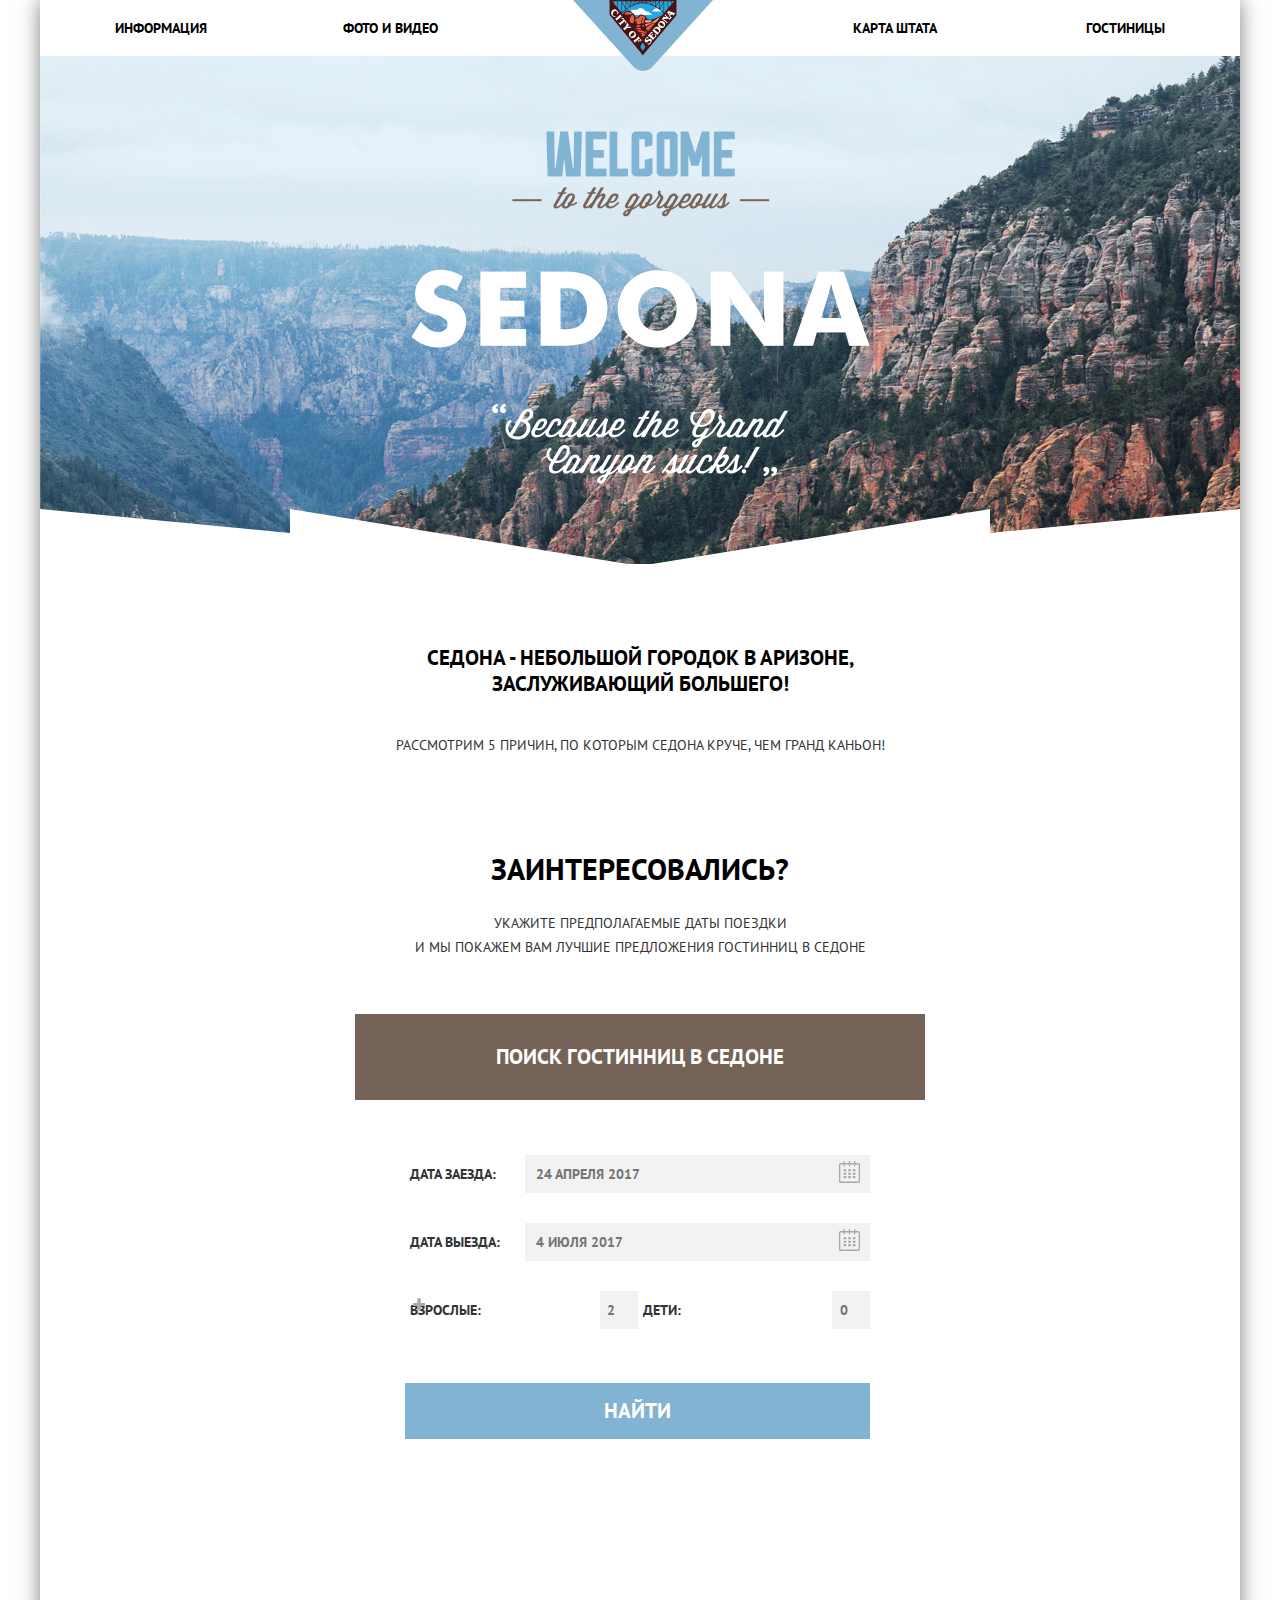
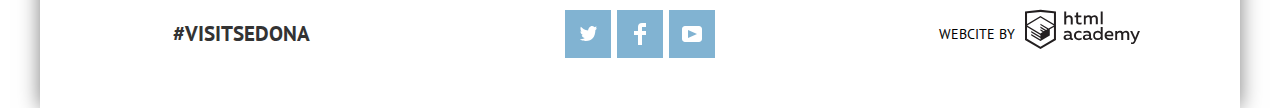
==== index.html @ fe008be4 "Задание 8: исправление 100500" ====
<!DOCTYPE html>
<html lang="ru">

<head>
    <meta charset="utf-8">
    <title>HTML Academy: Седона</title>
    <link href="https://fonts.googleapis.com/css?family=PT+Sans:400,700&amp;subset=cyrillic" rel="stylesheet">
    <link href="css/normalize.css" rel="stylesheet">
    <link href="css/style.css" rel="stylesheet">
</head>

<body>
    <div class="wrapper">
        <header class="main-header">
            <nav class="main-navigation wrapper-inner">
                <a href="index.html" class="main-header-logo">
                    <img src="img/logo-sedona.svg" width="140" height="72" alt="Логотип Седона">
                </a>
                <ul class="site-navigation">
                    <li><a href="info.html">Информация</a></li>
                    <li><a href="content.html">Фото и видео</a></li>
                    <li><a href="map.html">Карта штата</a></li>
                    <li><a href="inner.html">Гостиницы</a></li>
                </ul>
            </nav>
        </header>

        <main>
            <h1 class="visually-hidden">Sedona</h1>

            <section class="welcome">
                <h2 class="visually-hidden">Приветствие</h2>
                <img src="img/welcome.png" width="459" height="353" alt="welcome">
            </section>

            <section class="headline wrapper-inner">
                <h2 class="visually-hidden">Введение</h2>
                <p class="deserve">Седона - небольшой городок в Аризоне, <br> заслуживающий большего!</p>
                <p>Рассмотрим 5 причин, по которым Седона круче, чем Гранд Каньон!</p>
            </section>

            <section class="selections">
                <div class="wrapper-inner">
                    <h2>Заинтересовались?</h2>
                    <p>Укажите предполагаемые даты поездки <br> и мы покажем вам лучшие предложения гостинниц в Седоне</p>

                    <!--form-->
                    <div class="search">
                        <a href="#" class="search-hotels">Поиск гостинниц в Седоне</a>
                        <form class="appointment-form" action="#" method="post">
                            <p class="appointment-date-in">
                                <label for="date-in">Дата заезда:</label>
                                <input id="date-in" type="text" name="date" value="" placeholder="24 апреля 2017">
                                <svg xmlns="http://www.w3.org/2000/svg" width="21" height="22" viewBox="0 0 21 22">
                                    <path d="M19.251 2.025h-2.845V.648c0-.381-.294-.689-.656-.689-.363 0-.656.308-.656.689v1.377h-3.938V.648c0-.381-.294-.689-.655-.689-.363 0-.657.308-.657.689v1.377H5.906V.648c0-.381-.294-.689-.656-.689-.363 0-.657.308-.657.689v1.377H1.75C.784 2.025 0 2.847 0 3.862v16.302C0 21.179.784 22 1.75 22h17.501c.966 0 1.749-.821 1.749-1.836V3.862c0-1.015-.783-1.837-1.749-1.837zm.437 18.139a.448.448 0 0 1-.437.459H1.75a.45.45 0 0 1-.438-.459V3.862a.45.45 0 0 1 .438-.459h2.844v1.378c0 .381.294.689.657.689.362 0 .656-.308.656-.689V3.403h3.938v1.378c0 .381.294.689.657.689.361 0 .655-.308.655-.689V3.403h3.938v1.378c0 .381.293.689.656.689.362 0 .656-.308.656-.689V3.403h2.845c.241 0 .437.206.437.459v16.302z" />
                                    <path d="M4.594 8.225h2.625v2.066H4.594zM4.594 11.668h2.625v2.067H4.594zM4.594 15.112h2.625v2.066H4.594zM9.188 15.112h2.625v2.066H9.188zM9.188 11.668h2.625v2.067H9.188zM9.188 8.225h2.625v2.066H9.188zM13.781 15.112h2.625v2.066h-2.625zM13.781 11.668h2.625v2.067h-2.625zM13.781 8.225h2.625v2.066h-2.625z" />
                                </svg>
                            </p>

                            <p class="appointment-date-out">
                                <label for="date-out">Дата выезда:</label>
                                <input id="date-out" type="text" name="date" value="" placeholder="4 июля 2017">
                                <svg xmlns="http://www.w3.org/2000/svg" width="21" height="22" viewBox="0 0 21 22">
                                    <path d="M19.251 2.025h-2.845V.648c0-.381-.294-.689-.656-.689-.363 0-.656.308-.656.689v1.377h-3.938V.648c0-.381-.294-.689-.655-.689-.363 0-.657.308-.657.689v1.377H5.906V.648c0-.381-.294-.689-.656-.689-.363 0-.657.308-.657.689v1.377H1.75C.784 2.025 0 2.847 0 3.862v16.302C0 21.179.784 22 1.75 22h17.501c.966 0 1.749-.821 1.749-1.836V3.862c0-1.015-.783-1.837-1.749-1.837zm.437 18.139a.448.448 0 0 1-.437.459H1.75a.45.45 0 0 1-.438-.459V3.862a.45.45 0 0 1 .438-.459h2.844v1.378c0 .381.294.689.657.689.362 0 .656-.308.656-.689V3.403h3.938v1.378c0 .381.294.689.657.689.361 0 .655-.308.655-.689V3.403h3.938v1.378c0 .381.293.689.656.689.362 0 .656-.308.656-.689V3.403h2.845c.241 0 .437.206.437.459v16.302z" />
                                    <path d="M4.594 8.225h2.625v2.066H4.594zM4.594 11.668h2.625v2.067H4.594zM4.594 15.112h2.625v2.066H4.594zM9.188 15.112h2.625v2.066H9.188zM9.188 11.668h2.625v2.067H9.188zM9.188 8.225h2.625v2.066H9.188zM13.781 15.112h2.625v2.066h-2.625zM13.781 11.668h2.625v2.067h-2.625zM13.781 8.225h2.625v2.066h-2.625z" />
                                </svg>
                            </p>

                            <p class="appointment-clients">
                                <label for="appointment-adults">
                                    Взрослые:
                                    <span>
                                        <a href="" class="button-minus"></a>
                                        <input id="appointment-adults" type="number" name="adults" value="" placeholder="2">
                                        <a href="" class="button-plus"></a>
                                    </span>
                                </label>

                                <label for="appointment-childrens">
                                    Дети:
                                    <span>
                                        <a href="" class="button-minus"></a>
                                        <input id="appointment-childrens" type="number" name="childrens" value="" placeholder="0">
                                        <a href="" class="button-plus"></a>
                                    </span>
                                </label>
                            </p>
                            <button class="button button-search">найти</button>
                        </form>
                    </div>
                </div>
            </section>
        </main>

        <footer class="main-footer">
            <div class="wrapper-inner footer-container">
                <div class="hashtag">
                    <span>#Visitsedona</span>
                </div>

                <div class="footer-social">
                    <ul>
                        <li>
                            <a class="social-botton" href="#" target="_blank">
                                <svg xmlns="http://www.w3.org/2000/svg" xmlns:xlink="http://www.w3.org/1999/xlink" width="17" height="15" viewBox="0 0 17 15">
                                    <path fill="#FFF" d="M10.95.144c1.685-.496 2.984.27 3.577 1.179.673-.231 1.331-.481 2.011-.708a2.345 2.345 0 0 1-.857 1.768c.685.17 1.304-.491 1.304-.491-.169 1-1.006 1.788-1.563 2.024-.231 6.75-3.175 11.217-10.077 11.082h-.446c-.41 0-4.164-.46-4.898-1.887 2.271.196 3.893-.422 4.693-1.177-.96-.3-2.679-.477-2.979-2.95.349.106.564.228 1.19.119C1.705 8.247.374 7.53.448 5.33c.285.328 1.067.536 1.34.472C1.085 5.561-.182 2.442.894.85c1.818 1.854 3.735 3.606 7.152 3.773C8.254 2.33 9.183.793 10.95.144z" /></svg>
                            </a>
                        </li>
                        <li>
                            <a class="social-botton" href="#" target="_blank">
                                <svg xmlns="http://www.w3.org/2000/svg" width="12" height="22" viewBox="0 0 12 22">
                                    <path fill="#FFF" d="M12 4V0H8a4 4 0 0 0-4 4v4H0v4h4v10h4V12h4V8H8V4h4z" /></svg>
                            </a>
                        </li>
                        <li>
                            <a class="social-botton" href="#" target="_blank">
                                <svg xmlns="http://www.w3.org/2000/svg" xmlns:xlink="http://www.w3.org/1999/xlink" width="20" height="16" viewBox="0 0 20 16">
                                    <path fill="#FFF" d="M17 0H3C1.35 0 0 1.35 0 3v10c0 1.65 1.35 3 3 3h14c1.65 0 3-1.35 3-3V3c0-1.65-1.35-3-3-3zM6.027 11.998V4.002L15.014 8l-8.987 3.998z" /></svg>
                            </a>
                        </li>
                    </ul>
                </div>

                <div class="webcite-by">
                    <span>Webcite by</span>
                    <a class="footer-logo" href="https://htmlacademy.ru/" target="_blank">
                        <svg id="layer_1" data-name="Layer 1" xmlns="http://www.w3.org/2000/svg" viewBox="0 0 108.08 36.85" width="115" height="41">
                            <title>logo-htmlacademy-small1</title>
                            <path d="M44.61,26.88a2,2,0,0,0,.55-0.1v1.33a3.25,3.25,0,0,1-1.18.21,1.67,1.67,0,0,1-1.67-1,4.84,4.84,0,0,1-3.14,1.08c-1.51,0-2.91-.83-2.91-2.55,0-2.13,2-2.79,3.71-2.79a11.08,11.08,0,0,1,2.17.25v-0.3c0-1-.76-1.77-2.19-1.77a7.42,7.42,0,0,0-3,.64v-1.7a10.21,10.21,0,0,1,3.19-.55c2.36,0,3.81,1.12,3.81,3.65v3a0.54,0.54,0,0,0,.49.59h0.17Zm-6.44-1.13A1.35,1.35,0,0,0,39.63,27h0.11a3.39,3.39,0,0,0,2.41-1V24.58a9.72,9.72,0,0,0-1.81-.21c-1,0-2.16.33-2.16,1.38h0Zm12.36-6.11a5,5,0,0,1,2.57.64V22a4.08,4.08,0,0,0-2.3-.7,2.75,2.75,0,1,0,0,5.49,5,5,0,0,0,2.43-.64v1.71a6.27,6.27,0,0,1-2.76.57A4.21,4.21,0,0,1,46,24.51q0-.21,0-0.41a4.32,4.32,0,0,1,4.18-4.46h0.38Zm12.17,7.24a2,2,0,0,0,.55-0.1v1.33a3.25,3.25,0,0,1-1.18.21,1.67,1.67,0,0,1-1.67-1,4.84,4.84,0,0,1-3.14,1.08c-1.51,0-2.91-.83-2.91-2.55,0-2.13,2-2.79,3.71-2.79a11.08,11.08,0,0,1,2.17.25v-0.3c0-1-.76-1.77-2.19-1.77a7.42,7.42,0,0,0-3,.64v-1.7a10.21,10.21,0,0,1,3.19-.55c2.36,0,3.81,1.12,3.81,3.65v3a0.54,0.54,0,0,0,.49.59h0.17Zm-6.44-1.13A1.35,1.35,0,0,0,57.73,27h0.11a3.39,3.39,0,0,0,2.41-1V24.58a9.72,9.72,0,0,0-1.81-.21c-1.06,0-2.16.33-2.16,1.38h0ZM73,16V28.2H71.35V26.88a3.88,3.88,0,0,1-3.19,1.54,4.4,4.4,0,0,1,0-8.78,3.81,3.81,0,0,1,3,1.3V16H73Zm-4.53,5.22a2.76,2.76,0,1,0,0,5.52A2.86,2.86,0,0,0,71.15,25V23A2.91,2.91,0,0,0,68.49,21.27ZM79,19.64c3.31,0,4.46,2.68,3.92,5.09H76.7c0.21,1.5,1.67,2.11,3.19,2.11a6.11,6.11,0,0,0,2.64-.59v1.6a7.14,7.14,0,0,1-3,.57C77,28.42,74.78,27,74.78,24a4.18,4.18,0,0,1,4-4.39H79Zm0.09,1.54a2.28,2.28,0,0,0-2.44,2.1v0.06H81.3A2,2,0,0,0,79.13,21.18Zm5.73,7V19.87h1.65v1a3.81,3.81,0,0,1,2.78-1.27A2.86,2.86,0,0,1,91.89,21a4.12,4.12,0,0,1,2.91-1.33A3.06,3.06,0,0,1,98,23V28.2h-1.9V23.05a1.59,1.59,0,0,0-1.42-1.75H94.42a2.8,2.8,0,0,0-2.07,1.12V28.2h-1.9V23.05A1.59,1.59,0,0,0,89,21.31H88.8a3,3,0,0,0-2.21,1.29v5.63H84.86Zm21.31-8.33h1.9l-3.91,9.46c-0.9,2.17-2.09,2.86-3.35,2.86a4.76,4.76,0,0,1-1.1-.14V30.46a2.86,2.86,0,0,0,.85.12c0.9,0,1.58-.64,2.07-1.9l0.17-.42-4-8.4h2l2.86,6.29ZM38.73,1.46V6.22a3.81,3.81,0,0,1,2.7-1.14,3.25,3.25,0,0,1,3.44,3.4v5.15H43V8.72a1.81,1.81,0,0,0-1.61-2h-0.3a2.93,2.93,0,0,0-2.32,1.39v5.52h-1.9V1.46h1.9ZM49.94,2.31v3h3V6.91h-3v3.81c0,1.1.5,1.46,1.58,1.46a4.49,4.49,0,0,0,1.69-.33v1.6A6.8,6.8,0,0,1,51,13.8a2.55,2.55,0,0,1-2.86-2.74V6.89H46.58V5.26h1.5V2.74Zm5.4,11.31V5.28H57v1A3.81,3.81,0,0,1,59.77,5a2.86,2.86,0,0,1,2.6,1.33A4.12,4.12,0,0,1,65.28,5,3.06,3.06,0,0,1,68.44,8.4v5.21h-1.9V8.46a1.59,1.59,0,0,0-1.42-1.75H64.89a2.8,2.8,0,0,0-2.07,1.12v5.78h-1.9V8.46A1.59,1.59,0,0,0,59.5,6.71H59.27A3,3,0,0,0,57.06,8v5.63H55.34ZM71.17,1.45H73V13.6H71.17V1.45ZM14.71,0H14.55L0,1.54V28.21l14.55,8.66,14.55-8.66V1.54Zm12.5,27.1L14.55,34.64,1.9,27.12V16.18l12.59,7.5V25L5.86,19.9v1.31l8.68,5.21v1.39L5.87,22.65V24l8.68,5.21,8.75-5.24V18.31L27.2,16V27.12Zm0-12.53-3.48,2-1.6,1L14.51,13v1.31L21,18.23H21l-0.14.09-1,.54-5.37-3.2V17l4.24,2.52-1,.67-3.2-1.9v1.31l2.1,1.24L14.5,22.1,2,14.65,14.51,7.11Zm0-1.32L14.49,5.76,1.91,13.25v-10L14.56,1.92,27.21,3.25v10h0Z" transform="translate(0 -0.02)" fill="#231f20" />
                        </svg>
                    </a>
                </div>
            </div>
        </footer>
    </div>
</body>

</html>
---- css/style.css ----
/*Настройки общие*/
a {
    text-decoration: none;
	box-sizing: border-box;
}

img {
    max-width: 100%;
    height: auto;
}

/*Настройки body*/
body {
    font-family: 'PT Sans', Arial, sans-serif;
    font-size: 14px;
    line-height: 26px;
    font-weight: normal;
    color: #333333;
    text-transform: uppercase;
}

.wrapper {
    width: 1200px;
    margin: 0 auto;
	box-shadow: 0 0 20px rgba(0,0,0,0.5);
	
}

.wrapper-inner {
    margin: 0 auto;
    padding: 0 30px;
	box-sizing: border-box;
}

/*Настройки навигации*/
.main-navigation {
    font-size: 14px;
    line-height: 26px;
    color: #000000;
    font-weight: bold;
    background-color: #ffffff;
    margin: 0;
}

.main-header-logo {
    position: absolute;
    top: 0;
    left: 50%;
    margin-left: -67px;
	box-sizing: border-box;
	
	z-index: 2;
}

.site-navigation {
    list-style: none;
    display: flex;
    justify-content: space-between;
    margin: 0 auto;
    padding: 0;
	box-sizing: border-box;
}

.site-navigation a {
    color: #000000;
    display: block;
    padding: 15px 45px;
    vertical-align: middle;
	box-sizing: border-box;
}

.site-navigation > li {
    width: 20%;
}

.site-navigation li:nth-child(3) {
    text-align: right;
    margin-left: 20%;
	box-sizing: border-box;
}

.site-navigation li:nth-child(4) {
    text-align: right;
}

.site-navigation a:hover,
.site-navigation a:focus {
    color: #81b3d2;
}

.site-navigation a:active {
    color: rgba(0, 0, 0, 0.3);
}

.active-a-menu {
	box-sizing: border-box;
	opacity: 0.3;
	display: block;
    padding: 15px 45px;
    vertical-align: middle;
}

/*Приветствие*/
.welcome {
	position: relative; 
	
    display: flex;
    flex-direction: column;
    align-items: center;
	
    background-image: url('../img/bg-image.jpg');
    background-color: #ffffff;
    background-position: top;
    background-repeat: no-repeat;
    background-size: cover;
}

.welcome:after {
	content: ""; 
	position: absolute; 
	left: 0; 
	bottom: 0; 
	display: block; 
	width: 100%; 
	height: 55px; 
	background-image: url('../img/intro-mask.svg'); 
	background-repeat: no-repeat;
}

.welcome img {
    padding-top: 75px;
    padding-bottom: 80px;
	box-sizing: border-box;
}

/*введение*/
.headline {
    text-align: center;

    font-size: 14px;
    line-height: 24px;
    color: #333333;
    background-color: #ffffff;

    display: block;
    padding-bottom: 55px;
	box-sizing: border-box;
}

.headline .deserve {
    font-size: 21px;
    line-height: 26px;
    font-weight: bold;
    color: #000000;
    padding-top: 60px;
    padding-bottom: 15px;
	box-sizing: border-box;
}

.visually-hidden:not(:focus):not(:active) {
    position: absolute;
	box-sizing: border-box;

    width: 1px;
    height: 1px;
    margin: -1px;
    border: 0;
    padding: 0;

    white-space: nowrap;

    clip-path: inset(100%);
    clip: rect(0 0 0 0);
    overflow: hidden;
}

/*поиск гостиниц*/
.selection {
    display: block;
    padding-top: 55px;
	box-sizing: border-box;
}

.selections .wrapper-inner {
    display: flex;
    flex-direction: column;
    align-items: center;
}

.selections .wrapper-inner > h2 {
    text-align: center;
    font-size: 30px;
    line-height: 36px;
    font-weight: bold;
    color: #000000;
    margin-top: 25px;
    margin-bottom: 10px;
}

.selections .wrapper-inner > p {
    text-align: center;
    font-size: 14px;
    line-height: 24px;
    font-weight: 100;
    color: #333333;
	margin-bottom: 0px;
}

/*Форма поиска гостиниц*/
.search {
    font-size: 21px;
    line-height: 26px;
    font-weight: bold;
    color: #ffffff;
    width: 570px;

    display: flex;
    flex-direction: column;
    align-items: center;
    padding-top: 55px;
	box-sizing: border-box;
}

.search-hotels {
    color: #ffffff;
    background-color: #766357;
    width: 100%;
    text-align: center;
    padding-top: 30px;
    padding-bottom: 30px;
	box-sizing: border-box;
}

.search-hotels:hover,
.search-hotels:focus {
    background-color: #604e43;
}

.search-hotels:active {
    color: rgba(0, 0, 0, 0.3);
    background-color: #503e33;
}

.appointment-form {
    font-size: 14px;
    line-height: 26px;
    color: #333333;
    padding-top: 55px;
    padding-bottom: 55px;
    padding-left: 50px;
    padding-right: 55px;
    display: flex;
    flex-direction: column;
    width: 100%;
	
	box-sizing: border-box;
}

.appointment-form p {
    position: relative;
    width: 100%;
    display: flex;
    justify-content: space-between;
    align-items: center;

}

.appointment-date-in,
.appointment-date-out {
    margin: 0;
    margin-bottom: 30px;
}

.appointment-form label {
	padding-left: 5px;
	box-sizing: border-box;
}

.appointment-form input {
    font-size: 14px;
    line-height: 26px;
    color: rgba(0, 0, 0, 0.3);
    font-weight: bold;
    text-transform: uppercase;

    background-color: #f2f2f2;
}

.appointment-date-in input,
.appointment-date-out input {
    width: 345px;
    padding-top: 5px;
    padding-left: 10px;
    padding-right: 15px;
    padding-bottom: 5px;
    margin-left: 20px;
	box-sizing: border-box;
    border: solid 1px transparent;
}

.appointment-form input:hover,
.appointment-form input:focus {
    background-color: #ebebeb;
}

.appointment-form input:active {
    background-color: #ffffff;
    border-color: #e5e5e5;
}

.appointment-date-in > svg,
.appointment-date-out > svg {
    position: absolute;
    right: 10px;
    top: 6px;
    z-index: 1;
    opacity: 0.3;
}

.appointment-date-in:hover > svg,
.appointment-date-out:hover > svg,
.appointment-date-in:focus > svg,
.appointment-date-out:focus > svg {
    opacity: 1;
}


.appointment-date-in:active > svg,
.appointment-date-out:active > svg {
    fill: #81b3d2;
}

.appointment-clients {
	margin-top: 0px;
	box-sizing: border-box;
}

.appointment-clients > label {
    width: 50%;
    display: flex;
    align-items: center;
    justify-content: space-between;
}

.appointment-clients span {
    display: flex;
}

.appointment-clients input {
    box-sizing: border-box;
    width: 38px;
    height: 38px;
    padding: 5px;
    text-align: center;
    border: none;
	box-sizing: border-box;
}

.appointment-clients button {
    background-color: #f2f2f2;
    box-sizing: border-box;
    width: 38px;
    height: 38px;
    padding: 5px;
    text-align: center;
    border: 0;
	box-sizing: border-box;
}

.appointment-clients button > span {
    position: relative;
    width: 100%;
    height: 100%;
    display: block;
}

.button-minus::before,
.button-plus::before,
.button-plus::after {
    content: "";
    position: absolute;
    width: 12px;
    height: 3px;
    background-color: #a9a9a9;
}

.button-minus::before,
.button-plus::before {
    left: 8px;
    top: 12px;
}

.button-plus::after {
    left: 8px;
    top: 12px;
    transform: rotate(90deg);
}

.appointment-clients button:hover .button-minus::before,
.appointment-clients button:hover .button-plus::before,
.appointment-clients button:hover .button-plus::after {
    background-color: #000000;
}

.appointment-clients button:active .button-minus::before,
.appointment-clients button:active .button-plus::before,
.appointment-clients button:active .button-plus::after {
    background-color: #81b3d2;
}

.appointment-clients svg:nth-child(2):hover,
.appointment-clients svg:nth-child(2):focus,
.appointment-clients svg:last-child:hover,
.appointment-clients svg:last-child:focus {
    opacity: 1;
}

.appointment-clients svg:nth-child(2):active,
.appointment-clients svg:last-child :active {
    color: #81b3d2;
}

/*кнопки*/
.button {
	box-sizing: border-box;
	
    display: inline-block;
    padding: 10px 30px;

    font: inherit;
    font-weight: bold;
    text-align: center;
    color: #ffffff;
    vertical-align: middle;
    text-transform: uppercase;
    border: none;
}

.button-search {
	box-sizing: border-box;
	
	font-size: 21px;
    line-height: 26px;
    width: 100%;
    padding: 15px;
	margin-top: 40px;
	margin-bottom: 80px;
	
    background-color: #81b3d2;
}

.button-read-more {
	box-sizing: border-box;
	
    background-color: #81b3d2;
    padding: 1px 17px;
    margin-top: 5px;
}

.button-reserved {
	box-sizing: border-box;
	
    background-color: #81b3d2;
    padding: 1px 17px;
    margin-top: 5px;
}

.button:hover,
.button:focus {
    background-color: #669ec0;
}

.button:active {
    color: rgba(0, 0, 0, 0.3);
    background-color: #5496bd;
}

/*Выбор гостиниц*/

.button-reserved {
    background-color: #766357;
}

.button-reserved:hover,
.button-reserved:focus {
    background-color: #604e43;
}

.button-reserved:active {
    color: rgba(0, 0, 0, 0.3);
    background-color: #503e33;
}

/*список отелей*/
.hotels-list-box {
	margin-top: 30px;
}

.hotels-list-box > ul {
	box-sizing: border-box;
	
    margin: 0;
    padding: 0;
}

.hotels-list > ul {
    list-style: none;
    display: flex;
    flex-direction: column;
    justify-content: space-between;
}

.hotels-list-inner {
	box-sizing: border-box;
	
    display: flex;
    justify-content: space-between;
    padding-top: 0px;
    padding-right: 70px;
    padding-bottom: 20px;
    padding-left: 70px;
    margin-bottom: 30px;
    border-bottom: solid 1px;
	border-color: rgba(0, 0, 0, 0.3);
}

.hotels-list-item {
    display: flex;
}

.hotels-list {
    display: flex;
    flex-wrap: wrap;
}

.hotels-list-img {
	box-sizing: border-box;
	
    margin-right: 29px;
    padding-top: 0px;
}

/*
.hotels-list-img > img {
	min-height: 100%;
}
*/

.hotels-title {
    width: 100%;
    margin: 0;
    font-size: 21px;
    line-height: 26px;
    font-weight: bold;
    color: #000000;
}

.hotels-title:hover,
.hotels-title:focus {
    color: #81b3d2;
}

.hotels-title:active {
    color: rgba(0, 0, 0, 0.3);
}

.hotels-list-details,
.hotels-list-price {
    display: flex;
    flex-direction: column;
    margin: 0;
    padding-bottom: 10px;
	margin-right: 6px;
}

.hotels-list span {
    margin-bottom: 10px;
    font-size: 14px;
    line-height: 21px;
    font-weight: 100;
    color: #333333;
}

/*рейтинг отелей*/
.hotels-list-rating {
    display: flex;
    flex-direction: column;
    justify-content: space-around;
	align-items: flex-end;
}

.stars-rating {
	margin-bottom: 20px;
}

.rating {
	box-sizing: border-box;
	
    text-align: right;
    font-size: 14px;
    line-height: 21px;
    font-weight: 100;
    color: #666666;
    background-color: #f2f2f2;
	
	padding: 3px 15px;
}

/*Футер*/
.main-footer {
	margin-top: 35px;
	padding-bottom: 50px;
}

.footer-container {
    display: flex;
    justify-content: space-between;
    align-items: center;
}

.hashtag {
	box-sizing: border-box;
	
	font-size: 21px;
    font-weight: bold;
    padding: 0 70px;
    width: 30%;
    text-align: center;
}

.footer-social > ul {
	box-sizing: border-box;
	
    display: flex;
    flex-wrap: wrap;
    justify-content: space-between;
    list-style: none;
    margin: 0;
    padding: 0;
}

.footer-social ul li {
    margin: 0 3px;
}

.social-botton {
	box-sizing: border-box;
	
    background-color: #81b3d2;
    padding: 15px 10px;
    display: flex;
    align-items: center;
    justify-content: center;
    width: 46px;
    height: 48px;
}

.social-botton:hover,
.social-botton:focus {
	background-color: #669ec0;
}

.social-botton:active svg path {
    fill: #88b6d1;
}

.webcite-by {
    font-size: 14px;
    line-height: 26px;
    color: #000000;

    display: flex;
    align-items: center;
    width: 30%;
    justify-content: center;
}

.webcite-by > span {
	box-sizing: border-box;
	
	font-size: 14px;
	padding-right: 10px;
}

.footer-logo:hover svg path,
.footer-logo:focus svg path {
	fill: #81b3d2;
}


.footer-logo:active svg {
	fill: #000000;
    opacity: 0.3;
}
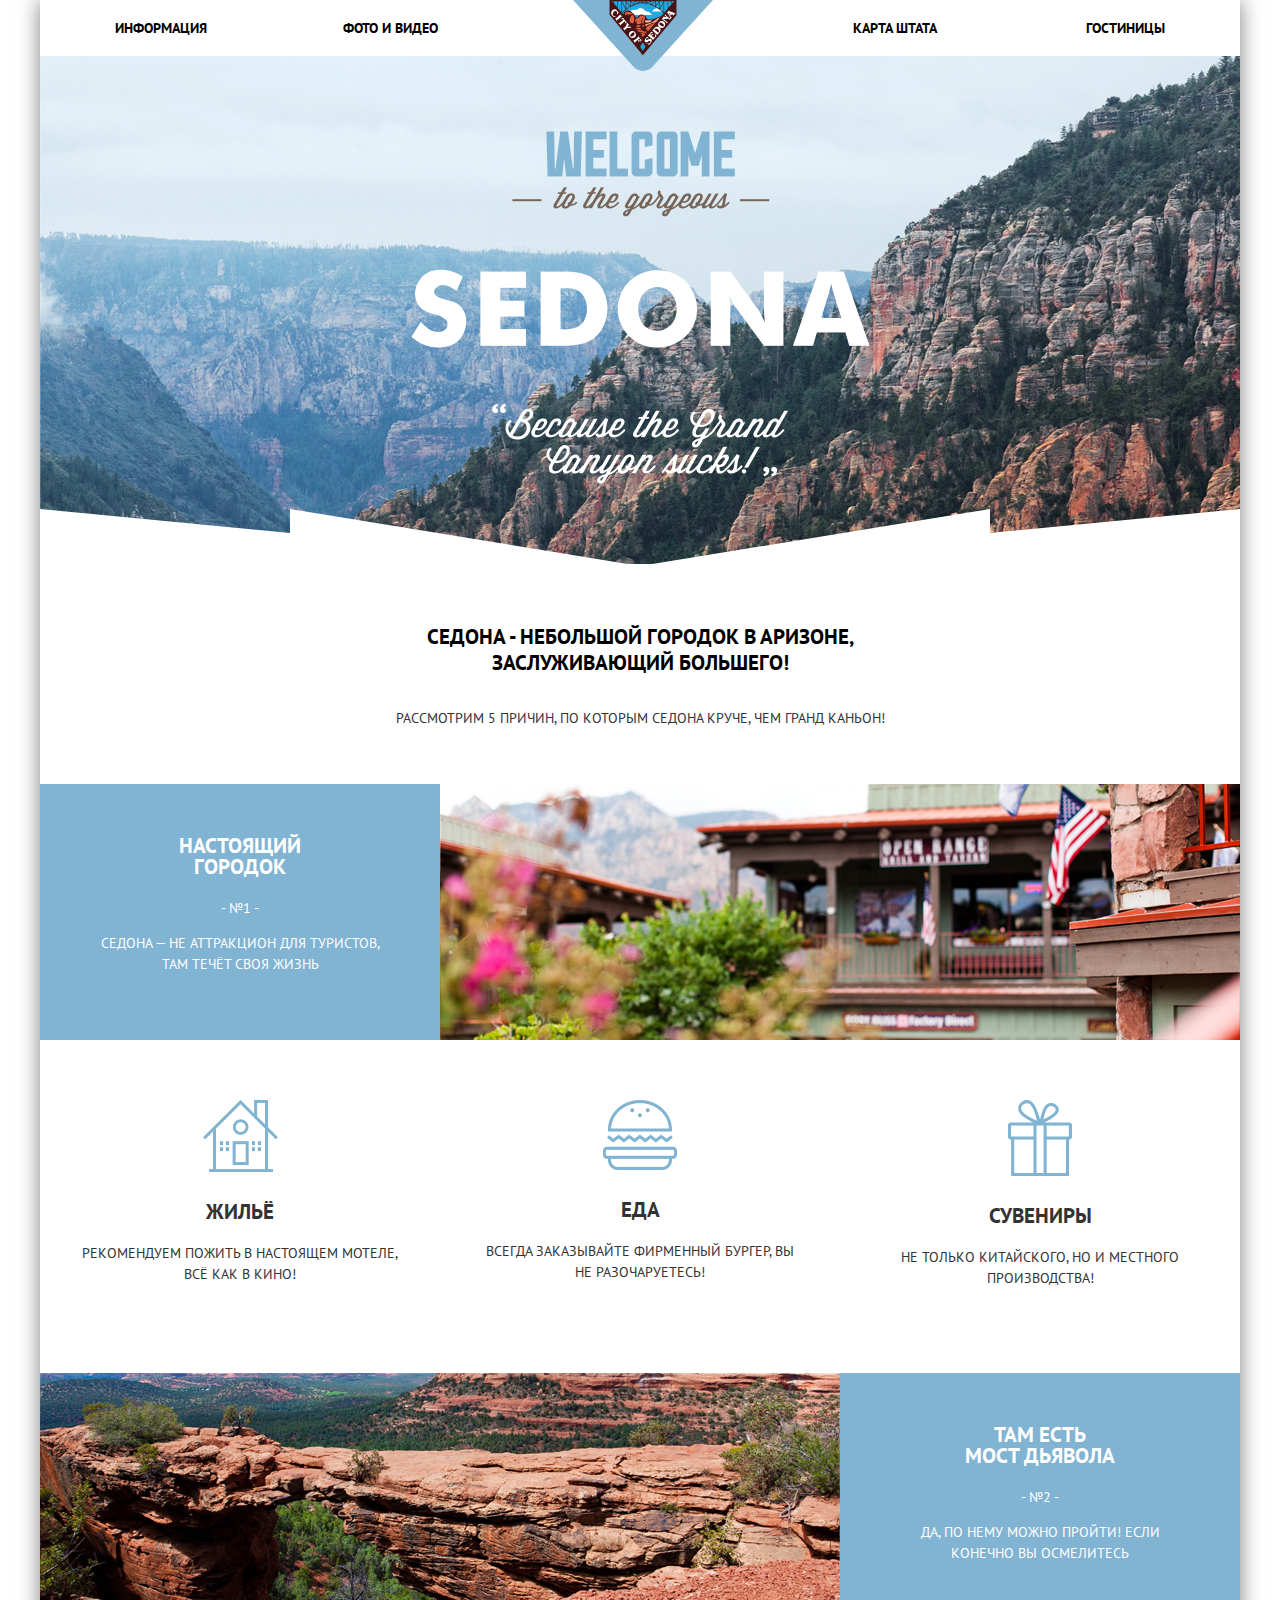
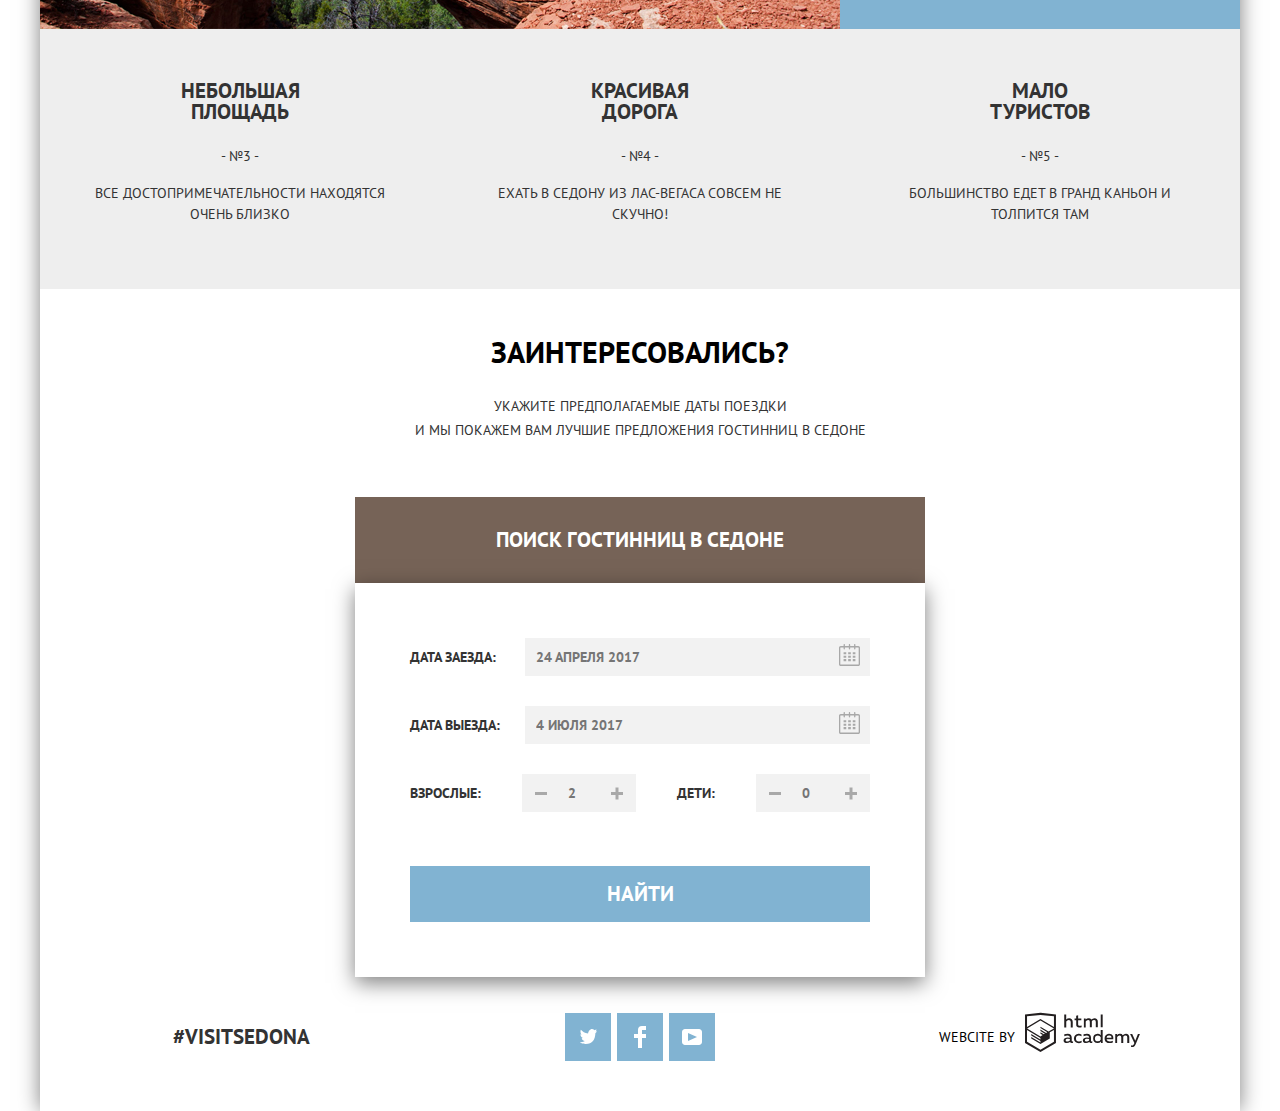
==== commit b00a3308: "доделываем главную страницу. сетки и микросетки" ====
--- a/index.html
+++ b/index.html
@@ -13,7 +13,7 @@
     <div class="wrapper">
         <header class="main-header">
             <nav class="main-navigation wrapper-inner">
-                <a href="index.html" class="main-header-logo">
+                <a href="#" class="main-header-logo">
                     <img src="img/logo-sedona.svg" width="140" height="72" alt="Логотип Седона">
                 </a>
                 <ul class="site-navigation">
@@ -33,11 +33,82 @@
                 <img src="img/welcome.png" width="459" height="353" alt="welcome">
             </section>
 
-            <section class="headline wrapper-inner">
+            <section class="headline">
                 <h2 class="visually-hidden">Введение</h2>
                 <p class="deserve">Седона - небольшой городок в Аризоне, <br> заслуживающий большего!</p>
                 <p>Рассмотрим 5 причин, по которым Седона круче, чем Гранд Каньон!</p>
             </section>
+			
+			<section class="real-town">
+				<div class="real-town-info">
+					<h3>Настоящий <br> городок</h3>
+					<span>- №1 -</span>
+					<p>Седона — не аттракцион для туристов, там течёт своя жизнь</p>
+				</div>	
+				<div class="real-town-img">
+					<img src="img/real-town.jpg" width="800" height="256" alt="picture-1">
+				</div>	
+			</section>
+			
+			<section class="features">
+				<ul class="features-list">
+					<li class="feature-item">
+							<svg xmlns="http://www.w3.org/2000/svg" xmlns:xlink="http://www.w3.org/1999/xlink" width="75" height="72" viewBox="0 0 75 72">
+								<image id="icon-1" width="75" height="72" xlink:href="[data-uri]"/>
+							</svg>
+							<h3>Жильё</h3>
+							<p>Рекомендуем пожить в настоящем мотеле, всё как в кино!</p>
+					</li>
+					<li class="feature-item">
+						<svg xmlns="http://www.w3.org/2000/svg" xmlns:xlink="http://www.w3.org/1999/xlink" width="74" height="70" viewBox="0 0 74 70">
+							<image id="icon-3" width="74" height="70" xlink:href="[data-uri]"/>
+						</svg>
+						<h3>Еда</h3>
+						<p>Всегда заказывайте фирменный бургер, вы не разочаруетесь!</p>
+					</li>
+				
+					<li class="feature-item">
+						<svg xmlns="http://www.w3.org/2000/svg" xmlns:xlink="http://www.w3.org/1999/xlink" width="64" height="76" viewBox="0 0 64 76">
+							<image id="icon-2" width="64" height="76" xlink:href="[data-uri]"/>
+						</svg>
+						<h3>Сувениры</h3>
+						<p>Не только китайского, но и местного производства!</p>
+					</li>
+				</ul>	
+			</section>
+			
+			<section class="devils-bridge">
+				<div class="devils-bridge-img">
+					<img src="img/devils-bridgе.jpg" width="800" height="256" alt="picture-2">
+				</div>
+				<div class="devils-bridge-info">
+					<h3>Там есть <br> мост дьявола</h3>
+					<span>- №2 -</span>	
+					<p>Да, по нему можно пройти! Если конечно вы осмелитесь</p>
+				</div>
+			</section>
+			
+			<section class="benefits">
+				<ul class="benefits-list">
+					<li class="benefits-item">
+						<h3>Небольшая <br> площадь</h3>
+						<span>- №3 -</span>
+						<p>Все достопримечательности находятся очень близко</p>
+					</li>
+					
+					<li class="benefits-item">
+						<h3>Красивая <br> дорога</h3>
+						<span>- №4 -</span>
+						<p>Ехать в Седону из Лас-Вегаса совсем не скучно!</p>				
+					</li>
+						
+					<li class="benefits-item">
+						<h3>Мало <br> туристов</h3>
+						<span>- №5 -</span>
+						<p>Большинство едет в гранд каньон и толпится там</p>				
+					</li>
+				</ul>	
+			</section>
 
             <section class="selections">
                 <div class="wrapper-inner">
@@ -66,24 +137,23 @@
                                 </svg>
                             </p>
 
-                            <p class="appointment-clients">
-                                <label for="appointment-adults">
-                                    Взрослые:
-                                    <span>
-                                        <a href="" class="button-minus"></a>
-                                        <input id="appointment-adults" type="number" name="adults" value="" placeholder="2">
-                                        <a href="" class="button-plus"></a>
-                                    </span>
-                                </label>
-
-                                <label for="appointment-childrens">
-                                    Дети:
-                                    <span>
-                                        <a href="" class="button-minus"></a>
-                                        <input id="appointment-childrens" type="number" name="childrens" value="" placeholder="0">
-                                        <a href="" class="button-plus"></a>
-                                    </span>
-                                </label>
+							<p class="appointment-clients">
+
+                                <label for="appointment-adults">Взрослые:</label>
+                                <span>
+                                    <button><span class="button-minus" title="Увеличить количество взрослых"></span></button>
+                                    <input id="appointment-adults" type="number" name="adults" value="" placeholder="2">
+                                    <button><span class="button-plus" title="Уменьшить количество взрослых"></span></button>
+                                </span>
+
+
+                                <label for="appointment-childrens">Дети:</label>
+                                <span>
+                                    <button><span class="button-minus" title="Увеличить количество взрослых"></span></button>
+                                    <input id="appointment-childrens" type="number" name="childrens" value="" placeholder="0">
+                                    <button><span class="button-plus" title="Уменьшить количество взрослых"></span></button>
+                                </span>
+
                             </p>
                             <button class="button button-search">найти</button>
                         </form>
@@ -123,7 +193,7 @@
 
                 <div class="webcite-by">
                     <span>Webcite by</span>
-                    <a class="footer-logo" href="https://htmlacademy.ru/" target="_blank">
+                    <a class="footer-logo" href="https://htmlacademy.ru/intensive/htmlcss" target="_blank">
                         <svg id="layer_1" data-name="Layer 1" xmlns="http://www.w3.org/2000/svg" viewBox="0 0 108.08 36.85" width="115" height="41">
                             <title>logo-htmlacademy-small1</title>
                             <path d="M44.61,26.88a2,2,0,0,0,.55-0.1v1.33a3.25,3.25,0,0,1-1.18.21,1.67,1.67,0,0,1-1.67-1,4.84,4.84,0,0,1-3.14,1.08c-1.51,0-2.91-.83-2.91-2.55,0-2.13,2-2.79,3.71-2.79a11.08,11.08,0,0,1,2.17.25v-0.3c0-1-.76-1.77-2.19-1.77a7.42,7.42,0,0,0-3,.64v-1.7a10.21,10.21,0,0,1,3.19-.55c2.36,0,3.81,1.12,3.81,3.65v3a0.54,0.54,0,0,0,.49.59h0.17Zm-6.44-1.13A1.35,1.35,0,0,0,39.63,27h0.11a3.39,3.39,0,0,0,2.41-1V24.58a9.72,9.72,0,0,0-1.81-.21c-1,0-2.16.33-2.16,1.38h0Zm12.36-6.11a5,5,0,0,1,2.57.64V22a4.08,4.08,0,0,0-2.3-.7,2.75,2.75,0,1,0,0,5.49,5,5,0,0,0,2.43-.64v1.71a6.27,6.27,0,0,1-2.76.57A4.21,4.21,0,0,1,46,24.51q0-.21,0-0.41a4.32,4.32,0,0,1,4.18-4.46h0.38Zm12.17,7.24a2,2,0,0,0,.55-0.1v1.33a3.25,3.25,0,0,1-1.18.21,1.67,1.67,0,0,1-1.67-1,4.84,4.84,0,0,1-3.14,1.08c-1.51,0-2.91-.83-2.91-2.55,0-2.13,2-2.79,3.71-2.79a11.08,11.08,0,0,1,2.17.25v-0.3c0-1-.76-1.77-2.19-1.77a7.42,7.42,0,0,0-3,.64v-1.7a10.21,10.21,0,0,1,3.19-.55c2.36,0,3.81,1.12,3.81,3.65v3a0.54,0.54,0,0,0,.49.59h0.17Zm-6.44-1.13A1.35,1.35,0,0,0,57.73,27h0.11a3.39,3.39,0,0,0,2.41-1V24.58a9.72,9.72,0,0,0-1.81-.21c-1.06,0-2.16.33-2.16,1.38h0ZM73,16V28.2H71.35V26.88a3.88,3.88,0,0,1-3.19,1.54,4.4,4.4,0,0,1,0-8.78,3.81,3.81,0,0,1,3,1.3V16H73Zm-4.53,5.22a2.76,2.76,0,1,0,0,5.52A2.86,2.86,0,0,0,71.15,25V23A2.91,2.91,0,0,0,68.49,21.27ZM79,19.64c3.31,0,4.46,2.68,3.92,5.09H76.7c0.21,1.5,1.67,2.11,3.19,2.11a6.11,6.11,0,0,0,2.64-.59v1.6a7.14,7.14,0,0,1-3,.57C77,28.42,74.78,27,74.78,24a4.18,4.18,0,0,1,4-4.39H79Zm0.09,1.54a2.28,2.28,0,0,0-2.44,2.1v0.06H81.3A2,2,0,0,0,79.13,21.18Zm5.73,7V19.87h1.65v1a3.81,3.81,0,0,1,2.78-1.27A2.86,2.86,0,0,1,91.89,21a4.12,4.12,0,0,1,2.91-1.33A3.06,3.06,0,0,1,98,23V28.2h-1.9V23.05a1.59,1.59,0,0,0-1.42-1.75H94.42a2.8,2.8,0,0,0-2.07,1.12V28.2h-1.9V23.05A1.59,1.59,0,0,0,89,21.31H88.8a3,3,0,0,0-2.21,1.29v5.63H84.86Zm21.31-8.33h1.9l-3.91,9.46c-0.9,2.17-2.09,2.86-3.35,2.86a4.76,4.76,0,0,1-1.1-.14V30.46a2.86,2.86,0,0,0,.85.12c0.9,0,1.58-.64,2.07-1.9l0.17-.42-4-8.4h2l2.86,6.29ZM38.73,1.46V6.22a3.81,3.81,0,0,1,2.7-1.14,3.25,3.25,0,0,1,3.44,3.4v5.15H43V8.72a1.81,1.81,0,0,0-1.61-2h-0.3a2.93,2.93,0,0,0-2.32,1.39v5.52h-1.9V1.46h1.9ZM49.94,2.31v3h3V6.91h-3v3.81c0,1.1.5,1.46,1.58,1.46a4.49,4.49,0,0,0,1.69-.33v1.6A6.8,6.8,0,0,1,51,13.8a2.55,2.55,0,0,1-2.86-2.74V6.89H46.58V5.26h1.5V2.74Zm5.4,11.31V5.28H57v1A3.81,3.81,0,0,1,59.77,5a2.86,2.86,0,0,1,2.6,1.33A4.12,4.12,0,0,1,65.28,5,3.06,3.06,0,0,1,68.44,8.4v5.21h-1.9V8.46a1.59,1.59,0,0,0-1.42-1.75H64.89a2.8,2.8,0,0,0-2.07,1.12v5.78h-1.9V8.46A1.59,1.59,0,0,0,59.5,6.71H59.27A3,3,0,0,0,57.06,8v5.63H55.34ZM71.17,1.45H73V13.6H71.17V1.45ZM14.71,0H14.55L0,1.54V28.21l14.55,8.66,14.55-8.66V1.54Zm12.5,27.1L14.55,34.64,1.9,27.12V16.18l12.59,7.5V25L5.86,19.9v1.31l8.68,5.21v1.39L5.87,22.65V24l8.68,5.21,8.75-5.24V18.31L27.2,16V27.12Zm0-12.53-3.48,2-1.6,1L14.51,13v1.31L21,18.23H21l-0.14.09-1,.54-5.37-3.2V17l4.24,2.52-1,.67-3.2-1.9v1.31l2.1,1.24L14.5,22.1,2,14.65,14.51,7.11Zm0-1.32L14.49,5.76,1.91,13.25v-10L14.56,1.92,27.21,3.25v10h0Z" transform="translate(0 -0.02)" fill="#231f20" />
--- a/css/style.css
+++ b/css/style.css
@@ -1,7 +1,7 @@
-/*Настройки общие*/
+/*common settings*/
 a {
     text-decoration: none;
-	box-sizing: border-box;
+    box-sizing: border-box;
 }
 
 img {
@@ -9,7 +9,8 @@
     height: auto;
 }
 
-/*Настройки body*/
+
+/*body's settings*/
 body {
     font-family: 'PT Sans', Arial, sans-serif;
     font-size: 14px;
@@ -22,17 +23,18 @@
 .wrapper {
     width: 1200px;
     margin: 0 auto;
-	box-shadow: 0 0 20px rgba(0,0,0,0.5);
-	
+    box-shadow: 0 0 20px rgba(0, 0, 0, 0.5);
+
 }
 
 .wrapper-inner {
     margin: 0 auto;
     padding: 0 30px;
-	box-sizing: border-box;
-}
-
-/*Настройки навигации*/
+    box-sizing: border-box;
+}
+
+
+/*navigation's settings*/
 .main-navigation {
     font-size: 14px;
     line-height: 26px;
@@ -47,9 +49,9 @@
     top: 0;
     left: 50%;
     margin-left: -67px;
-	box-sizing: border-box;
-	
-	z-index: 2;
+    box-sizing: border-box;
+
+    z-index: 2;
 }
 
 .site-navigation {
@@ -58,7 +60,7 @@
     justify-content: space-between;
     margin: 0 auto;
     padding: 0;
-	box-sizing: border-box;
+    box-sizing: border-box;
 }
 
 .site-navigation a {
@@ -66,7 +68,7 @@
     display: block;
     padding: 15px 45px;
     vertical-align: middle;
-	box-sizing: border-box;
+    box-sizing: border-box;
 }
 
 .site-navigation > li {
@@ -76,7 +78,7 @@
 .site-navigation li:nth-child(3) {
     text-align: right;
     margin-left: 20%;
-	box-sizing: border-box;
+    box-sizing: border-box;
 }
 
 .site-navigation li:nth-child(4) {
@@ -93,21 +95,22 @@
 }
 
 .active-a-menu {
-	box-sizing: border-box;
-	opacity: 0.3;
-	display: block;
+    box-sizing: border-box;
+    color: #766357;
+    display: block;
     padding: 15px 45px;
     vertical-align: middle;
 }
 
-/*Приветствие*/
+
+/*welcoming*/
 .welcome {
-	position: relative; 
-	
+    position: relative;
+
     display: flex;
     flex-direction: column;
     align-items: center;
-	
+
     background-image: url('../img/bg-image.jpg');
     background-color: #ffffff;
     background-position: top;
@@ -116,24 +119,25 @@
 }
 
 .welcome:after {
-	content: ""; 
-	position: absolute; 
-	left: 0; 
-	bottom: 0; 
-	display: block; 
-	width: 100%; 
-	height: 55px; 
-	background-image: url('../img/intro-mask.svg'); 
-	background-repeat: no-repeat;
+    content: "";
+    position: absolute;
+    left: 0;
+    bottom: 0;
+    display: block;
+    width: 100%;
+    height: 55px;
+    background-image: url('../img/intro-mask.svg');
+    background-repeat: no-repeat;
 }
 
 .welcome img {
     padding-top: 75px;
     padding-bottom: 80px;
-	box-sizing: border-box;
-}
-
-/*введение*/
+    box-sizing: border-box;
+}
+
+
+/*introduction*/
 .headline {
     text-align: center;
 
@@ -143,8 +147,8 @@
     background-color: #ffffff;
 
     display: block;
-    padding-bottom: 55px;
-	box-sizing: border-box;
+    padding-bottom: 40px;
+    box-sizing: border-box;
 }
 
 .headline .deserve {
@@ -152,14 +156,14 @@
     line-height: 26px;
     font-weight: bold;
     color: #000000;
-    padding-top: 60px;
-    padding-bottom: 15px;
-	box-sizing: border-box;
+    margin-top: 60px;
+    margin-bottom: 30px;
+    box-sizing: border-box;
 }
 
 .visually-hidden:not(:focus):not(:active) {
     position: absolute;
-	box-sizing: border-box;
+    box-sizing: border-box;
 
     width: 1px;
     height: 1px;
@@ -174,11 +178,141 @@
     overflow: hidden;
 }
 
-/*поиск гостиниц*/
+
+/*benefits*/
+
+/*real town*/
+.real-town {
+	text-align: center;
+	margin-bottom: 60px;
+	
+    font-size: 14px;
+    line-height: 21px;
+    color: #ffffff;
+	
+	display: flex;
+}
+
+.real-town-info { 
+	box-sizing: border-box;
+    background-color: #81b3d2;
+	width: 400px;
+	padding-top: 30px;
+	padding-left: 60px;
+	padding-right: 60px;
+	padding-bottom: 50px;
+}
+
+.real-town-info h3 {
+	font-size: 21px;
+	line-height: 21px;
+	font-weight: bold;
+}
+
+.real-town-img > img {
+    display: block;
+}
+
+/*features*/
+.features {
+	margin-bottom: 70px;
+}
+
+.features-list {
+	display: flex;
+	margin: 0;
+	padding: 0;
+	
+	list-style: none;
+}
+
+.feature-item {
+	width: 400px;
+	text-align: center;
+}
+
+.feature-item h3 {
+	font-size: 21px;
+	line-height: 21px;
+	font-weight: bold;
+}
+
+.feature-item p {
+	font-size: 14px;
+	line-height: 21px;
+	padding: 0 40px;
+}
+
+/*devil's bridge*/
+.devils-bridge {
+	text-align: center;
+
+    font-size: 14px;
+    line-height: 21px;
+    color: #ffffff;
+	
+	display: flex;
+}
+
+.devils-bridge-info { 
+	box-sizing: border-box;
+    background-color: #81b3d2;
+	width: 400px;
+	padding-top: 30px;
+	padding-left: 60px;
+	padding-right: 60px;
+	padding-bottom: 50px;
+}
+
+.devils-bridge-info h3 {
+	font-size: 21px;
+	line-height: 21px;
+}
+
+
+.devils-bridge-img > img {
+    display: block;
+}
+
+/*benefits*/
+.benefits {
+	margin-bottom: 20px;
+}
+
+.benefits-list {
+	display: flex;
+	margin: 0;
+	padding-top: 30px;
+	padding-left: 0;
+	padding-right: 0;
+	padding-bottom: 50px;
+	background-color: #eeeeee;
+	
+	list-style: none;
+}
+
+.benefits-item {
+	width: 400px;
+	text-align: center;
+}
+
+.benefits-item h3 {
+	font-size: 21px;
+	line-height: 21px;
+	font-weight: bold;
+}
+
+.benefits-item p {
+	font-size: 14px;
+	line-height: 21px;
+	padding: 0 40px;
+}
+
+/*hotel's search*/
 .selection {
     display: block;
     padding-top: 55px;
-	box-sizing: border-box;
+    box-sizing: border-box;
 }
 
 .selections .wrapper-inner {
@@ -203,10 +337,11 @@
     line-height: 24px;
     font-weight: 100;
     color: #333333;
-	margin-bottom: 0px;
-}
-
-/*Форма поиска гостиниц*/
+    margin-bottom: 0px;
+}
+
+
+/*hotel's search form*/
 .search {
     font-size: 21px;
     line-height: 26px;
@@ -218,7 +353,7 @@
     flex-direction: column;
     align-items: center;
     padding-top: 55px;
-	box-sizing: border-box;
+    box-sizing: border-box;
 }
 
 .search-hotels {
@@ -228,7 +363,7 @@
     text-align: center;
     padding-top: 30px;
     padding-bottom: 30px;
-	box-sizing: border-box;
+    box-sizing: border-box;
 }
 
 .search-hotels:hover,
@@ -247,13 +382,13 @@
     color: #333333;
     padding-top: 55px;
     padding-bottom: 55px;
-    padding-left: 50px;
+    padding-left: 55px;
     padding-right: 55px;
     display: flex;
     flex-direction: column;
     width: 100%;
-	
-	box-sizing: border-box;
+    box-shadow: 0px 6px 20px rgba(0, 0, 0, 0.5);
+    box-sizing: border-box;
 }
 
 .appointment-form p {
@@ -262,7 +397,6 @@
     display: flex;
     justify-content: space-between;
     align-items: center;
-
 }
 
 .appointment-date-in,
@@ -272,8 +406,7 @@
 }
 
 .appointment-form label {
-	padding-left: 5px;
-	box-sizing: border-box;
+    box-sizing: border-box;
 }
 
 .appointment-form input {
@@ -294,7 +427,7 @@
     padding-right: 15px;
     padding-bottom: 5px;
     margin-left: 20px;
-	box-sizing: border-box;
+    box-sizing: border-box;
     border: solid 1px transparent;
 }
 
@@ -331,18 +464,22 @@
 }
 
 .appointment-clients {
-	margin-top: 0px;
-	box-sizing: border-box;
+    margin-top: 0px;
+    box-sizing: border-box;
 }
 
 .appointment-clients > label {
-    width: 50%;
+    /*  width: 50%;
     display: flex;
     align-items: center;
-    justify-content: space-between;
-}
-
-.appointment-clients span {
+    justify-content: space-between;*/
+}
+
+.appointment-clients > label:last-child {
+  /*  padding-left: 48px;*/
+}
+
+.appointment-clients > span {
     display: flex;
 }
 
@@ -353,25 +490,41 @@
     padding: 5px;
     text-align: center;
     border: none;
-	box-sizing: border-box;
-}
-
-.appointment-clients button {
+    box-sizing: border-box;
+}
+.appointment-clients button{
+    width: 38px;
+    height: 38px;
+    padding: 0;
+    border: 0;
+    
+}
+
+.appointment-clients svg:nth-child(2):hover,
+.appointment-clients svg:nth-child(2):focus,
+.appointment-clients svg:last-child:hover,
+.appointment-clients svg:last-child:focus {
+    opacity: 1;
+}
+
+.appointment-clients svg:nth-child(2):active,
+.appointment-clients svg:last-child :active {
+    color: #81b3d2;
+}
+
+
+/*bottons settings*/
+.button-minus,
+.button-plus {
+    position: relative;
     background-color: #f2f2f2;
     box-sizing: border-box;
     width: 38px;
     height: 38px;
     padding: 5px;
+    display: block;
     text-align: center;
-    border: 0;
-	box-sizing: border-box;
-}
-
-.appointment-clients button > span {
-    position: relative;
-    width: 100%;
-    height: 100%;
-    display: block;
+    box-sizing: border-box;
 }
 
 .button-minus::before,
@@ -386,44 +539,31 @@
 
 .button-minus::before,
 .button-plus::before {
-    left: 8px;
-    top: 12px;
+    left: 13px;
+    top: 18px;
 }
 
 .button-plus::after {
-    left: 8px;
-    top: 12px;
+    left: 13px;
+    top: 18px;
     transform: rotate(90deg);
 }
 
-.appointment-clients button:hover .button-minus::before,
-.appointment-clients button:hover .button-plus::before,
-.appointment-clients button:hover .button-plus::after {
+.button-minus:hover::before,
+.button-plus:hover::before,
+.button-plus:hover::after {
     background-color: #000000;
 }
 
-.appointment-clients button:active .button-minus::before,
-.appointment-clients button:active .button-plus::before,
-.appointment-clients button:active .button-plus::after {
+.button-minus:active::before,
+.button-plus:active::before,
+.button-plus:active::after {
     background-color: #81b3d2;
 }
 
-.appointment-clients svg:nth-child(2):hover,
-.appointment-clients svg:nth-child(2):focus,
-.appointment-clients svg:last-child:hover,
-.appointment-clients svg:last-child:focus {
-    opacity: 1;
-}
-
-.appointment-clients svg:nth-child(2):active,
-.appointment-clients svg:last-child :active {
-    color: #81b3d2;
-}
-
-/*кнопки*/
 .button {
-	box-sizing: border-box;
-	
+    box-sizing: border-box;
+
     display: inline-block;
     padding: 10px 30px;
 
@@ -437,32 +577,31 @@
 }
 
 .button-search {
-	box-sizing: border-box;
-	
-	font-size: 21px;
+    box-sizing: border-box;
+
+    font-size: 21px;
     line-height: 26px;
     width: 100%;
     padding: 15px;
-	margin-top: 40px;
-	margin-bottom: 80px;
-	
+    margin-top: 40px;
+
     background-color: #81b3d2;
 }
 
 .button-read-more {
-	box-sizing: border-box;
-	
+    box-sizing: border-box;
+
     background-color: #81b3d2;
     padding: 1px 17px;
-    margin-top: 5px;
+    margin-top: 2px;
 }
 
 .button-reserved {
-	box-sizing: border-box;
-	
+    box-sizing: border-box;
+
     background-color: #81b3d2;
     padding: 1px 17px;
-    margin-top: 5px;
+    margin-top: 2px;
 }
 
 .button:hover,
@@ -475,7 +614,8 @@
     background-color: #5496bd;
 }
 
-/*Выбор гостиниц*/
+
+/*hotel's choiсe*/
 
 .button-reserved {
     background-color: #766357;
@@ -491,14 +631,15 @@
     background-color: #503e33;
 }
 
-/*список отелей*/
+
+/*hotel's list*/
 .hotels-list-box {
-	margin-top: 30px;
+    margin-top: 30px;
 }
 
 .hotels-list-box > ul {
-	box-sizing: border-box;
-	
+    box-sizing: border-box;
+
     margin: 0;
     padding: 0;
 }
@@ -511,17 +652,16 @@
 }
 
 .hotels-list-inner {
-	box-sizing: border-box;
-	
+    box-sizing: border-box;
+
     display: flex;
     justify-content: space-between;
-    padding-top: 0px;
+    padding-top: 30px;
     padding-right: 70px;
-    padding-bottom: 20px;
+    padding-bottom: 30px;
     padding-left: 70px;
-    margin-bottom: 30px;
     border-bottom: solid 1px;
-	border-color: rgba(0, 0, 0, 0.3);
+    border-color: rgba(0, 0, 0, 0.3);
 }
 
 .hotels-list-item {
@@ -534,23 +674,22 @@
 }
 
 .hotels-list-img {
-	box-sizing: border-box;
-	
+    box-sizing: border-box;
+
     margin-right: 29px;
     padding-top: 0px;
 }
 
-/*
 .hotels-list-img > img {
-	min-height: 100%;
-}
-*/
+    min-height: 100%;
+    display: block;
+}
 
 .hotels-title {
     width: 100%;
     margin: 0;
     font-size: 21px;
-    line-height: 26px;
+    line-height: 22px;
     font-weight: bold;
     color: #000000;
 }
@@ -569,8 +708,8 @@
     display: flex;
     flex-direction: column;
     margin: 0;
-    padding-bottom: 10px;
-	margin-right: 6px;
+    /* padding-bottom: 10px;*/
+    margin-right: 6px;
 }
 
 .hotels-list span {
@@ -581,35 +720,37 @@
     color: #333333;
 }
 
-/*рейтинг отелей*/
+
+/*hotel's raiting*/
 .hotels-list-rating {
     display: flex;
     flex-direction: column;
-    justify-content: space-around;
-	align-items: flex-end;
+    justify-content: space-between;
+    align-items: flex-end;
 }
 
 .stars-rating {
-	margin-bottom: 20px;
+    margin-bottom: 20px;
 }
 
 .rating {
-	box-sizing: border-box;
-	
+    box-sizing: border-box;
+
     text-align: right;
     font-size: 14px;
     line-height: 21px;
     font-weight: 100;
     color: #666666;
     background-color: #f2f2f2;
-	
-	padding: 3px 15px;
-}
-
-/*Футер*/
+
+    padding: 3px 15px;
+}
+
+
+/*footer's settings*/
 .main-footer {
-	margin-top: 35px;
-	padding-bottom: 50px;
+    padding-top: 35px;
+    padding-bottom: 50px;
 }
 
 .footer-container {
@@ -619,9 +760,9 @@
 }
 
 .hashtag {
-	box-sizing: border-box;
-	
-	font-size: 21px;
+    box-sizing: border-box;
+
+    font-size: 21px;
     font-weight: bold;
     padding: 0 70px;
     width: 30%;
@@ -629,8 +770,8 @@
 }
 
 .footer-social > ul {
-	box-sizing: border-box;
-	
+    box-sizing: border-box;
+
     display: flex;
     flex-wrap: wrap;
     justify-content: space-between;
@@ -644,8 +785,8 @@
 }
 
 .social-botton {
-	box-sizing: border-box;
-	
+    box-sizing: border-box;
+
     background-color: #81b3d2;
     padding: 15px 10px;
     display: flex;
@@ -657,7 +798,7 @@
 
 .social-botton:hover,
 .social-botton:focus {
-	background-color: #669ec0;
+    background-color: #669ec0;
 }
 
 .social-botton:active svg path {
@@ -676,19 +817,19 @@
 }
 
 .webcite-by > span {
-	box-sizing: border-box;
-	
-	font-size: 14px;
-	padding-right: 10px;
+    box-sizing: border-box;
+
+    font-size: 14px;
+    padding-right: 10px;
 }
 
 .footer-logo:hover svg path,
 .footer-logo:focus svg path {
-	fill: #81b3d2;
+    fill: #81b3d2;
 }
 
 
 .footer-logo:active svg {
-	fill: #000000;
+    fill: #000000;
     opacity: 0.3;
 }
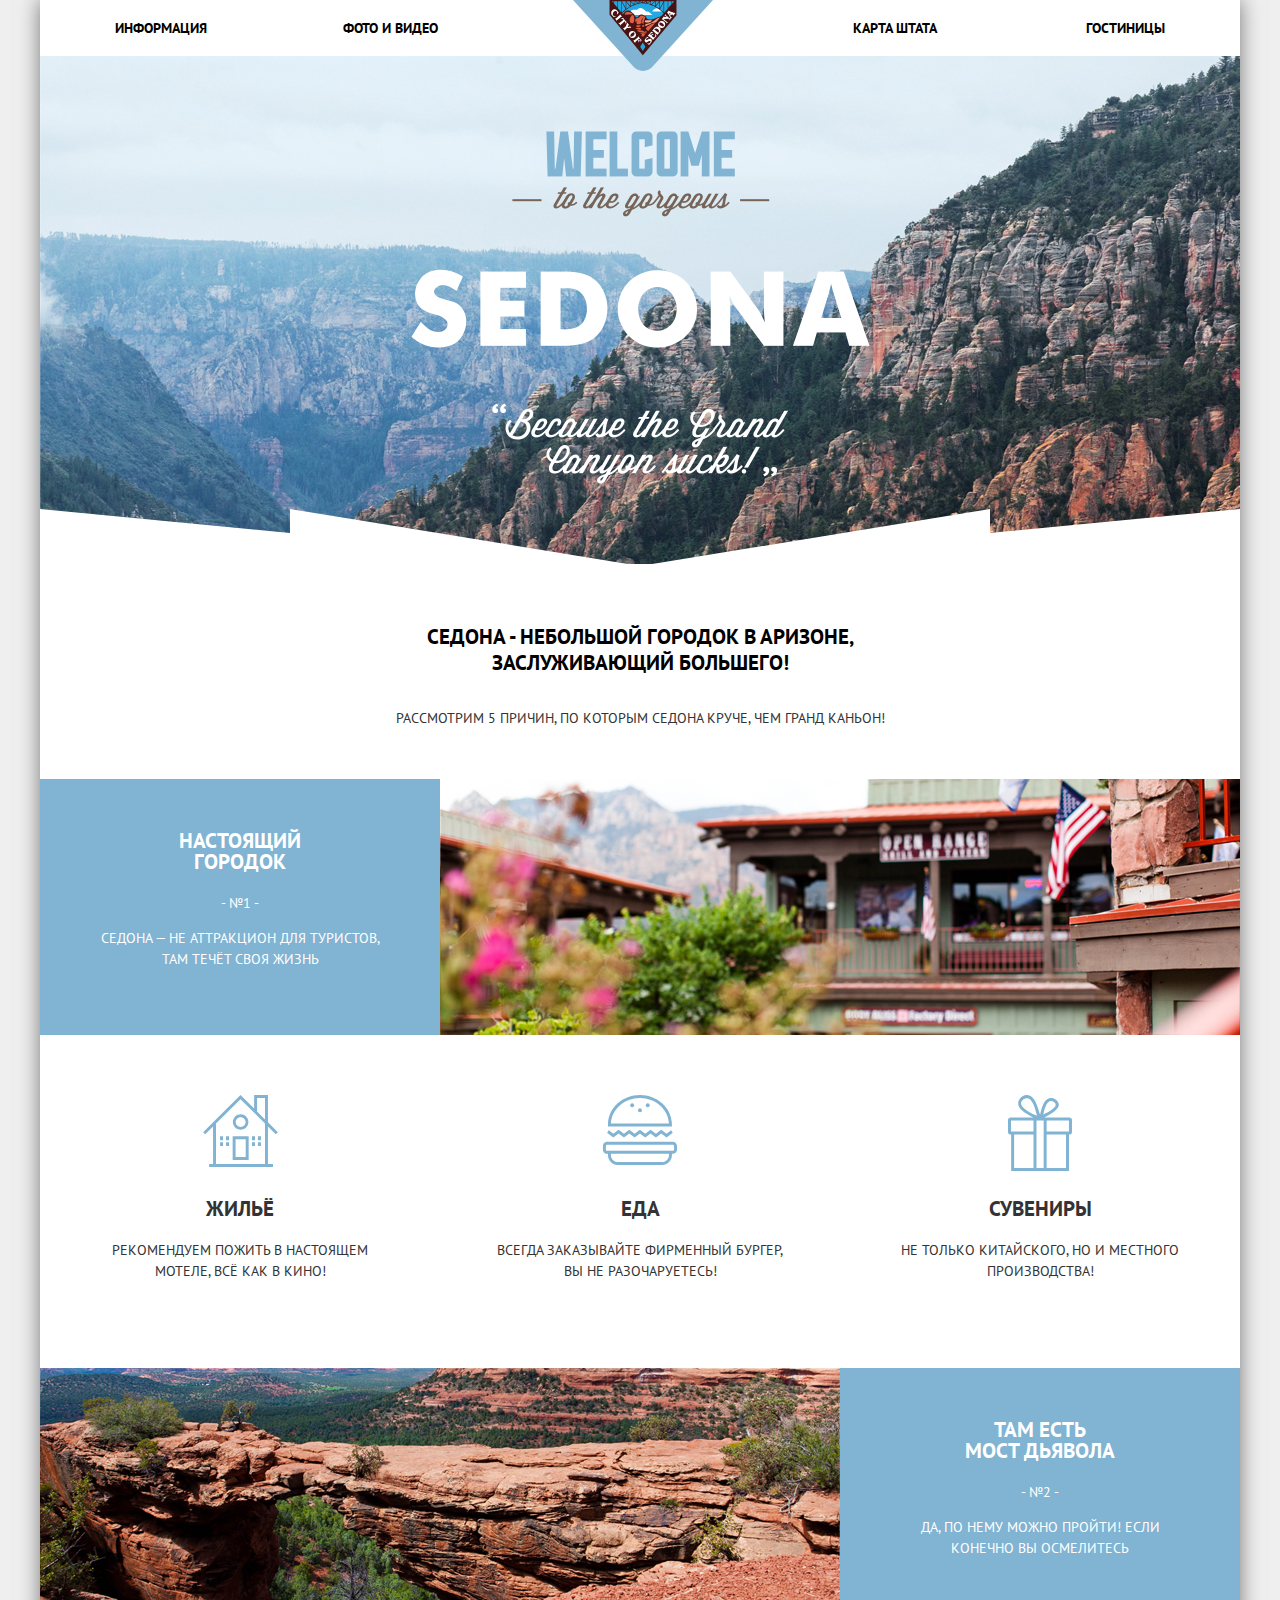
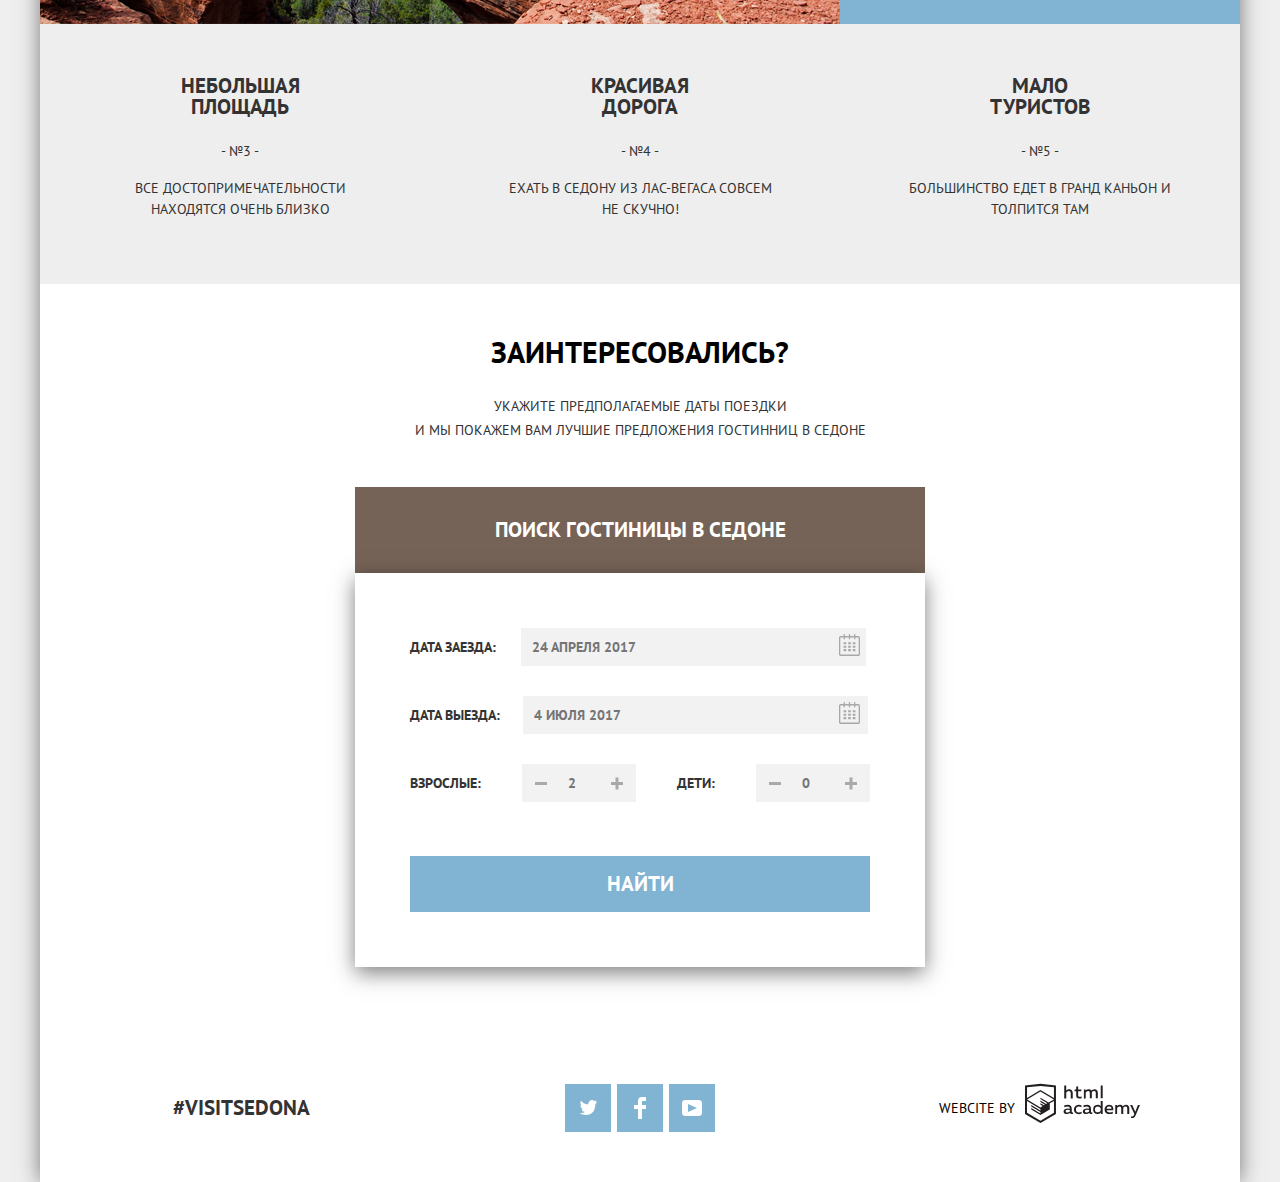
==== commit 5746a45f: "доработка микросеток, карта" ====
--- a/index.html
+++ b/index.html
@@ -29,8 +29,8 @@
             <h1 class="visually-hidden">Sedona</h1>
 
             <section class="welcome">
-                <h2 class="visually-hidden">Приветствие</h2>
-                <img src="img/welcome.png" width="459" height="353" alt="welcome">
+                <h2 class="visually-hidden">Добро пожаловать в Седону</h2>
+                <img src="img/welcome.png" width="459" height="353" alt="Добро пожаловать в Седону">
             </section>
 
             <section class="headline">
@@ -38,106 +38,101 @@
                 <p class="deserve">Седона - небольшой городок в Аризоне, <br> заслуживающий большего!</p>
                 <p>Рассмотрим 5 причин, по которым Седона круче, чем Гранд Каньон!</p>
             </section>
-			
-			<section class="real-town">
-				<div class="real-town-info">
-					<h3>Настоящий <br> городок</h3>
-					<span>- №1 -</span>
-					<p>Седона — не аттракцион для туристов, там течёт своя жизнь</p>
-				</div>	
-				<div class="real-town-img">
-					<img src="img/real-town.jpg" width="800" height="256" alt="picture-1">
-				</div>	
-			</section>
-			
-			<section class="features">
-				<ul class="features-list">
-					<li class="feature-item">
-							<svg xmlns="http://www.w3.org/2000/svg" xmlns:xlink="http://www.w3.org/1999/xlink" width="75" height="72" viewBox="0 0 75 72">
-								<image id="icon-1" width="75" height="72" xlink:href="[data-uri]"/>
-							</svg>
-							<h3>Жильё</h3>
-							<p>Рекомендуем пожить в настоящем мотеле, всё как в кино!</p>
-					</li>
-					<li class="feature-item">
-						<svg xmlns="http://www.w3.org/2000/svg" xmlns:xlink="http://www.w3.org/1999/xlink" width="74" height="70" viewBox="0 0 74 70">
-							<image id="icon-3" width="74" height="70" xlink:href="[data-uri]"/>
-						</svg>
-						<h3>Еда</h3>
-						<p>Всегда заказывайте фирменный бургер, вы не разочаруетесь!</p>
-					</li>
-				
-					<li class="feature-item">
-						<svg xmlns="http://www.w3.org/2000/svg" xmlns:xlink="http://www.w3.org/1999/xlink" width="64" height="76" viewBox="0 0 64 76">
-							<image id="icon-2" width="64" height="76" xlink:href="[data-uri]"/>
-						</svg>
-						<h3>Сувениры</h3>
-						<p>Не только китайского, но и местного производства!</p>
-					</li>
-				</ul>	
-			</section>
-			
-			<section class="devils-bridge">
-				<div class="devils-bridge-img">
-					<img src="img/devils-bridgе.jpg" width="800" height="256" alt="picture-2">
-				</div>
-				<div class="devils-bridge-info">
-					<h3>Там есть <br> мост дьявола</h3>
-					<span>- №2 -</span>	
-					<p>Да, по нему можно пройти! Если конечно вы осмелитесь</p>
-				</div>
-			</section>
-			
-			<section class="benefits">
-				<ul class="benefits-list">
-					<li class="benefits-item">
-						<h3>Небольшая <br> площадь</h3>
-						<span>- №3 -</span>
-						<p>Все достопримечательности находятся очень близко</p>
-					</li>
-					
-					<li class="benefits-item">
-						<h3>Красивая <br> дорога</h3>
-						<span>- №4 -</span>
-						<p>Ехать в Седону из Лас-Вегаса совсем не скучно!</p>				
-					</li>
-						
-					<li class="benefits-item">
-						<h3>Мало <br> туристов</h3>
-						<span>- №5 -</span>
-						<p>Большинство едет в гранд каньон и толпится там</p>				
-					</li>
-				</ul>	
-			</section>
+
+            <section class="real-town">
+                <div class="real-town-info">
+                    <h3>Настоящий <br> городок</h3>
+                    <span>- №1 -</span>
+                    <p>Седона — не аттракцион для туристов, там течёт своя жизнь</p>
+                </div>
+                <div class="real-town-img">
+                    <img src="img/real-town.jpg" width="800" height="256" alt="Картинка 1">
+                </div>
+            </section>
+
+            <section class="features">
+                <ul class="features-list">
+                    <li class="feature-item">
+                        <h3>Жильё</h3>
+                        <p>Рекомендуем пожить в настоящем мотеле, всё как в кино!</p>
+                    </li>
+                    <li class="feature-item">
+                        <h3>Еда</h3>
+                        <p>Всегда заказывайте фирменный бургер, вы не разочаруетесь!</p>
+                    </li>
+
+                    <li class="feature-item">
+                        <h3>Сувениры</h3>
+                        <p>Не только китайского, но и местного производства!</p>
+                    </li>
+                </ul>
+            </section>
+
+            <section class="devils-bridge">
+                <div class="devils-bridge-img">
+                    <img src="img/devils-bridgе.jpg" width="800" height="256" alt="Картинка 2">
+                </div>
+                <div class="devils-bridge-info">
+                    <h3>Там есть <br> мост дьявола</h3>
+                    <span>- №2 -</span>
+                    <p>Да, по нему можно пройти! Если конечно вы осмелитесь</p>
+                </div>
+            </section>
+
+            <section class="benefits">
+                <ul class="benefits-list">
+                    <li class="benefits-item">
+                        <h3>Небольшая <br> площадь</h3>
+                        <span>- №3 -</span>
+                        <p>Все достопримечательности находятся очень близко</p>
+                    </li>
+
+                    <li class="benefits-item">
+                        <h3>Красивая <br> дорога</h3>
+                        <span>- №4 -</span>
+                        <p>Ехать в Седону из Лас-Вегаса совсем не скучно!</p>
+                    </li>
+
+                    <li class="benefits-item">
+                        <h3>Мало <br> туристов</h3>
+                        <span>- №5 -</span>
+                        <p>Большинство едет в гранд каньон и толпится там</p>
+                    </li>
+                </ul>
+            </section>
 
             <section class="selections">
                 <div class="wrapper-inner">
                     <h2>Заинтересовались?</h2>
                     <p>Укажите предполагаемые даты поездки <br> и мы покажем вам лучшие предложения гостинниц в Седоне</p>
 
-                    <!--form-->
+                    <!--search form-->
                     <div class="search">
-                        <a href="#" class="search-hotels">Поиск гостинниц в Седоне</a>
+                        <a href="#" class="search-hotels">Поиск гостиницы в Седоне</a>
                         <form class="appointment-form" action="#" method="post">
                             <p class="appointment-date-in">
                                 <label for="date-in">Дата заезда:</label>
-                                <input id="date-in" type="text" name="date" value="" placeholder="24 апреля 2017">
-                                <svg xmlns="http://www.w3.org/2000/svg" width="21" height="22" viewBox="0 0 21 22">
-                                    <path d="M19.251 2.025h-2.845V.648c0-.381-.294-.689-.656-.689-.363 0-.656.308-.656.689v1.377h-3.938V.648c0-.381-.294-.689-.655-.689-.363 0-.657.308-.657.689v1.377H5.906V.648c0-.381-.294-.689-.656-.689-.363 0-.657.308-.657.689v1.377H1.75C.784 2.025 0 2.847 0 3.862v16.302C0 21.179.784 22 1.75 22h17.501c.966 0 1.749-.821 1.749-1.836V3.862c0-1.015-.783-1.837-1.749-1.837zm.437 18.139a.448.448 0 0 1-.437.459H1.75a.45.45 0 0 1-.438-.459V3.862a.45.45 0 0 1 .438-.459h2.844v1.378c0 .381.294.689.657.689.362 0 .656-.308.656-.689V3.403h3.938v1.378c0 .381.294.689.657.689.361 0 .655-.308.655-.689V3.403h3.938v1.378c0 .381.293.689.656.689.362 0 .656-.308.656-.689V3.403h2.845c.241 0 .437.206.437.459v16.302z" />
-                                    <path d="M4.594 8.225h2.625v2.066H4.594zM4.594 11.668h2.625v2.067H4.594zM4.594 15.112h2.625v2.066H4.594zM9.188 15.112h2.625v2.066H9.188zM9.188 11.668h2.625v2.067H9.188zM9.188 8.225h2.625v2.066H9.188zM13.781 15.112h2.625v2.066h-2.625zM13.781 11.668h2.625v2.067h-2.625zM13.781 8.225h2.625v2.066h-2.625z" />
-                                </svg>
+                                <input id="date-in" type="text" name="date" title="Выбрать дату заезда" value="" placeholder="24 апреля 2017">
+                                <b>
+                                    <svg xmlns="http://www.w3.org/2000/svg" width="21" height="22" viewBox="0 0 21 22">
+                                        <path d="M19.251 2.025h-2.845V.648c0-.381-.294-.689-.656-.689-.363 0-.656.308-.656.689v1.377h-3.938V.648c0-.381-.294-.689-.655-.689-.363 0-.657.308-.657.689v1.377H5.906V.648c0-.381-.294-.689-.656-.689-.363 0-.657.308-.657.689v1.377H1.75C.784 2.025 0 2.847 0 3.862v16.302C0 21.179.784 22 1.75 22h17.501c.966 0 1.749-.821 1.749-1.836V3.862c0-1.015-.783-1.837-1.749-1.837zm.437 18.139a.448.448 0 0 1-.437.459H1.75a.45.45 0 0 1-.438-.459V3.862a.45.45 0 0 1 .438-.459h2.844v1.378c0 .381.294.689.657.689.362 0 .656-.308.656-.689V3.403h3.938v1.378c0 .381.294.689.657.689.361 0 .655-.308.655-.689V3.403h3.938v1.378c0 .381.293.689.656.689.362 0 .656-.308.656-.689V3.403h2.845c.241 0 .437.206.437.459v16.302z" />
+                                        <path d="M4.594 8.225h2.625v2.066H4.594zM4.594 11.668h2.625v2.067H4.594zM4.594 15.112h2.625v2.066H4.594zM9.188 15.112h2.625v2.066H9.188zM9.188 11.668h2.625v2.067H9.188zM9.188 8.225h2.625v2.066H9.188zM13.781 15.112h2.625v2.066h-2.625zM13.781 11.668h2.625v2.067h-2.625zM13.781 8.225h2.625v2.066h-2.625z" />
+                                    </svg>
+                                </b>
                             </p>
 
                             <p class="appointment-date-out">
                                 <label for="date-out">Дата выезда:</label>
-                                <input id="date-out" type="text" name="date" value="" placeholder="4 июля 2017">
-                                <svg xmlns="http://www.w3.org/2000/svg" width="21" height="22" viewBox="0 0 21 22">
-                                    <path d="M19.251 2.025h-2.845V.648c0-.381-.294-.689-.656-.689-.363 0-.656.308-.656.689v1.377h-3.938V.648c0-.381-.294-.689-.655-.689-.363 0-.657.308-.657.689v1.377H5.906V.648c0-.381-.294-.689-.656-.689-.363 0-.657.308-.657.689v1.377H1.75C.784 2.025 0 2.847 0 3.862v16.302C0 21.179.784 22 1.75 22h17.501c.966 0 1.749-.821 1.749-1.836V3.862c0-1.015-.783-1.837-1.749-1.837zm.437 18.139a.448.448 0 0 1-.437.459H1.75a.45.45 0 0 1-.438-.459V3.862a.45.45 0 0 1 .438-.459h2.844v1.378c0 .381.294.689.657.689.362 0 .656-.308.656-.689V3.403h3.938v1.378c0 .381.294.689.657.689.361 0 .655-.308.655-.689V3.403h3.938v1.378c0 .381.293.689.656.689.362 0 .656-.308.656-.689V3.403h2.845c.241 0 .437.206.437.459v16.302z" />
-                                    <path d="M4.594 8.225h2.625v2.066H4.594zM4.594 11.668h2.625v2.067H4.594zM4.594 15.112h2.625v2.066H4.594zM9.188 15.112h2.625v2.066H9.188zM9.188 11.668h2.625v2.067H9.188zM9.188 8.225h2.625v2.066H9.188zM13.781 15.112h2.625v2.066h-2.625zM13.781 11.668h2.625v2.067h-2.625zM13.781 8.225h2.625v2.066h-2.625z" />
-                                </svg>
+                                <input id="date-out" type="text" name="date" title="Выбрать дату выезда" value="" placeholder="4 июля 2017">
+                                <b>
+                                    <svg xmlns="http://www.w3.org/2000/svg" width="21" height="22" viewBox="0 0 21 22">
+                                        <path d="M19.251 2.025h-2.845V.648c0-.381-.294-.689-.656-.689-.363 0-.656.308-.656.689v1.377h-3.938V.648c0-.381-.294-.689-.655-.689-.363 0-.657.308-.657.689v1.377H5.906V.648c0-.381-.294-.689-.656-.689-.363 0-.657.308-.657.689v1.377H1.75C.784 2.025 0 2.847 0 3.862v16.302C0 21.179.784 22 1.75 22h17.501c.966 0 1.749-.821 1.749-1.836V3.862c0-1.015-.783-1.837-1.749-1.837zm.437 18.139a.448.448 0 0 1-.437.459H1.75a.45.45 0 0 1-.438-.459V3.862a.45.45 0 0 1 .438-.459h2.844v1.378c0 .381.294.689.657.689.362 0 .656-.308.656-.689V3.403h3.938v1.378c0 .381.294.689.657.689.361 0 .655-.308.655-.689V3.403h3.938v1.378c0 .381.293.689.656.689.362 0 .656-.308.656-.689V3.403h2.845c.241 0 .437.206.437.459v16.302z" />
+                                        <path d="M4.594 8.225h2.625v2.066H4.594zM4.594 11.668h2.625v2.067H4.594zM4.594 15.112h2.625v2.066H4.594zM9.188 15.112h2.625v2.066H9.188zM9.188 11.668h2.625v2.067H9.188zM9.188 8.225h2.625v2.066H9.188zM13.781 15.112h2.625v2.066h-2.625zM13.781 11.668h2.625v2.067h-2.625zM13.781 8.225h2.625v2.066h-2.625z" />
+                                    </svg>
+                                </b>
                             </p>
 
-							<p class="appointment-clients">
+                            <p class="appointment-clients">
 
                                 <label for="appointment-adults">Взрослые:</label>
                                 <span>
@@ -149,16 +144,18 @@
 
                                 <label for="appointment-childrens">Дети:</label>
                                 <span>
-                                    <button><span class="button-minus" title="Увеличить количество взрослых"></span></button>
+                                    <button><span class="button-minus" title="Увеличить количество детей"></span></button>
                                     <input id="appointment-childrens" type="number" name="childrens" value="" placeholder="0">
-                                    <button><span class="button-plus" title="Уменьшить количество взрослых"></span></button>
+                                    <button><span class="button-plus" title="Уменьшить количество детей"></span></button>
                                 </span>
 
                             </p>
-                            <button class="button button-search">найти</button>
+                            <button class="button button-search" title="Найти гостиницу">Найти</button>
                         </form>
                     </div>
                 </div>
+
+                <iframe src="https://www.google.com/maps/embed?pb=!1m18!1m12!1m3!1d17734.267795746346!2d-111.81427633441157!3d34.86116044246057!2m3!1f0!2f0!3f0!3m2!1i1024!2i768!4f13.1!3m3!1m2!1s0x872da132f942b00d%3A0x5548c523fa6c8efd!2z0KHQtdC00L7QvdCwLCDQkNGA0LjQt9C-0L3QsCA4NjMzNiwg0KHQqNCQ!5e0!3m2!1sru!2sru!4v1544901774834" width="1200" height="470" frameborder="0" style="border:0" allowfullscreen></iframe>
             </section>
         </main>
 
--- a/css/style.css
+++ b/css/style.css
@@ -18,13 +18,14 @@
     font-weight: normal;
     color: #333333;
     text-transform: uppercase;
+    background-color: #efefef;
 }
 
 .wrapper {
     width: 1200px;
     margin: 0 auto;
     box-shadow: 0 0 20px rgba(0, 0, 0, 0.5);
-
+    background-color: #ffffff;
 }
 
 .wrapper-inner {
@@ -147,7 +148,7 @@
     background-color: #ffffff;
 
     display: block;
-    padding-bottom: 40px;
+    padding-bottom: 35px;
     box-sizing: border-box;
 }
 
@@ -183,30 +184,30 @@
 
 /*real town*/
 .real-town {
-	text-align: center;
-	margin-bottom: 60px;
-	
+    text-align: center;
+    margin-bottom: 60px;
+
     font-size: 14px;
     line-height: 21px;
     color: #ffffff;
-	
-	display: flex;
-}
-
-.real-town-info { 
-	box-sizing: border-box;
+
+    display: flex;
+}
+
+.real-town-info {
+    box-sizing: border-box;
     background-color: #81b3d2;
-	width: 400px;
-	padding-top: 30px;
-	padding-left: 60px;
-	padding-right: 60px;
-	padding-bottom: 50px;
+    width: 400px;
+    padding-top: 30px;
+    padding-left: 60px;
+    padding-right: 60px;
+    padding-bottom: 50px;
 }
 
 .real-town-info h3 {
-	font-size: 21px;
-	line-height: 21px;
-	font-weight: bold;
+    font-size: 21px;
+    line-height: 21px;
+    font-weight: bold;
 }
 
 .real-town-img > img {
@@ -215,58 +216,87 @@
 
 /*features*/
 .features {
-	margin-bottom: 70px;
+    margin-bottom: 72px;
 }
 
 .features-list {
-	display: flex;
-	margin: 0;
-	padding: 0;
-	
-	list-style: none;
+    display: flex;
+    margin: 0;
+    padding: 0;
+
+    list-style: none;
 }
 
 .feature-item {
-	width: 400px;
-	text-align: center;
+    width: 400px;
+    text-align: center;
+    padding: 0 40px;
+    box-sizing: border-box;
+    padding-top: 60px;
+    padding-right: 50px;
+    padding-left: 50px;
+    background-position: top center;
+    background-repeat: no-repeat;
 }
 
 .feature-item h3 {
-	font-size: 21px;
-	line-height: 21px;
-	font-weight: bold;
+    font-size: 21px;
+    line-height: 21px;
+    font-weight: bold;
+
+    padding-top: 22px;
 }
 
 .feature-item p {
-	font-size: 14px;
-	line-height: 21px;
-	padding: 0 40px;
+    font-size: 14px;
+    line-height: 21px;
+}
+
+.feature-item:nth-child(1) {
+    background-image: url('../img/icon-1.svg');
+    background-color: #ffffff;
+    background-position: top center;
+    background-repeat: no-repeat;
+}
+
+.feature-item:nth-child(2) {
+    background-image: url('../img/icon-3.svg');
+    background-color: #ffffff;
+    background-position: top center;
+    background-repeat: no-repeat;
+}
+
+.feature-item:nth-child(3) {
+    background-image: url('../img/icon-2.svg');
+    background-color: #ffffff;
+    background-position: top center;
+    background-repeat: no-repeat;
 }
 
 /*devil's bridge*/
 .devils-bridge {
-	text-align: center;
+    text-align: center;
 
     font-size: 14px;
     line-height: 21px;
     color: #ffffff;
-	
-	display: flex;
-}
-
-.devils-bridge-info { 
-	box-sizing: border-box;
+
+    display: flex;
+}
+
+.devils-bridge-info {
+    box-sizing: border-box;
     background-color: #81b3d2;
-	width: 400px;
-	padding-top: 30px;
-	padding-left: 60px;
-	padding-right: 60px;
-	padding-bottom: 50px;
+    width: 400px;
+    padding-top: 30px;
+    padding-left: 60px;
+    padding-right: 60px;
+    padding-bottom: 50px;
 }
 
 .devils-bridge-info h3 {
-	font-size: 21px;
-	line-height: 21px;
+    font-size: 21px;
+    line-height: 21px;
 }
 
 
@@ -275,37 +305,35 @@
 }
 
 /*benefits*/
-.benefits {
-	margin-bottom: 20px;
-}
-
 .benefits-list {
-	display: flex;
-	margin: 0;
-	padding-top: 30px;
-	padding-left: 0;
-	padding-right: 0;
-	padding-bottom: 50px;
-	background-color: #eeeeee;
-	
-	list-style: none;
+    display: flex;
+    margin: 0;
+    padding-top: 30px;
+    padding-left: 0;
+    padding-right: 0;
+    padding-bottom: 50px;
+    background-color: #eeeeee;
+
+    list-style: none;
 }
 
 .benefits-item {
-	width: 400px;
-	text-align: center;
+    width: 400px;
+    text-align: center;
+    padding-right: 60px;
+    padding-left: 60px;
+    box-sizing: border-box;
 }
 
 .benefits-item h3 {
-	font-size: 21px;
-	line-height: 21px;
-	font-weight: bold;
+    font-size: 21px;
+    line-height: 21px;
+    font-weight: bold;
 }
 
 .benefits-item p {
-	font-size: 14px;
-	line-height: 21px;
-	padding: 0 40px;
+    font-size: 14px;
+    line-height: 21px;
 }
 
 /*hotel's search*/
@@ -315,19 +343,28 @@
     box-sizing: border-box;
 }
 
+.selections {
+    position: relative;
+}
+
 .selections .wrapper-inner {
     display: flex;
     flex-direction: column;
     align-items: center;
 }
 
+.selections iframe {
+    margin-top: 128px;
+    width: 100%;
+}
+
 .selections .wrapper-inner > h2 {
     text-align: center;
     font-size: 30px;
     line-height: 36px;
     font-weight: bold;
     color: #000000;
-    margin-top: 25px;
+    margin-top: 50px;
     margin-bottom: 10px;
 }
 
@@ -343,17 +380,23 @@
 
 /*hotel's search form*/
 .search {
+    position: absolute;
     font-size: 21px;
     line-height: 26px;
     font-weight: bold;
     color: #ffffff;
     width: 570px;
-
     display: flex;
     flex-direction: column;
     align-items: center;
-    padding-top: 55px;
-    box-sizing: border-box;
+	padding-top: 63px;
+    box-sizing: border-box;
+    top: 140px;
+    z-index: 100000;
+}
+
+.search iframe {
+    position: relative;
 }
 
 .search-hotels {
@@ -389,6 +432,8 @@
     width: 100%;
     box-shadow: 0px 6px 20px rgba(0, 0, 0, 0.5);
     box-sizing: border-box;
+
+    background-color: #ffffff;
 }
 
 .appointment-form p {
@@ -441,8 +486,8 @@
     border-color: #e5e5e5;
 }
 
-.appointment-date-in > svg,
-.appointment-date-out > svg {
+.appointment-date-in b > svg,
+.appointment-date-out b > svg {
     position: absolute;
     right: 10px;
     top: 6px;
@@ -450,33 +495,21 @@
     opacity: 0.3;
 }
 
-.appointment-date-in:hover > svg,
-.appointment-date-out:hover > svg,
-.appointment-date-in:focus > svg,
-.appointment-date-out:focus > svg {
+.appointment-date-in b:hover > svg,
+.appointment-date-out b:hover > svg,
+.appointment-date-in b:focus > svg,
+.appointment-date-out b:focus > svg {
     opacity: 1;
 }
 
-
-.appointment-date-in:active > svg,
-.appointment-date-out:active > svg {
+.appointment-date-in b:active > svg,
+.appointment-date-out b:active > svg {
     fill: #81b3d2;
 }
 
 .appointment-clients {
     margin-top: 0px;
     box-sizing: border-box;
-}
-
-.appointment-clients > label {
-    /*  width: 50%;
-    display: flex;
-    align-items: center;
-    justify-content: space-between;*/
-}
-
-.appointment-clients > label:last-child {
-  /*  padding-left: 48px;*/
 }
 
 .appointment-clients > span {
@@ -492,12 +525,13 @@
     border: none;
     box-sizing: border-box;
 }
-.appointment-clients button{
+
+.appointment-clients button {
     width: 38px;
     height: 38px;
     padding: 0;
     border: 0;
-    
+
 }
 
 .appointment-clients svg:nth-child(2):hover,
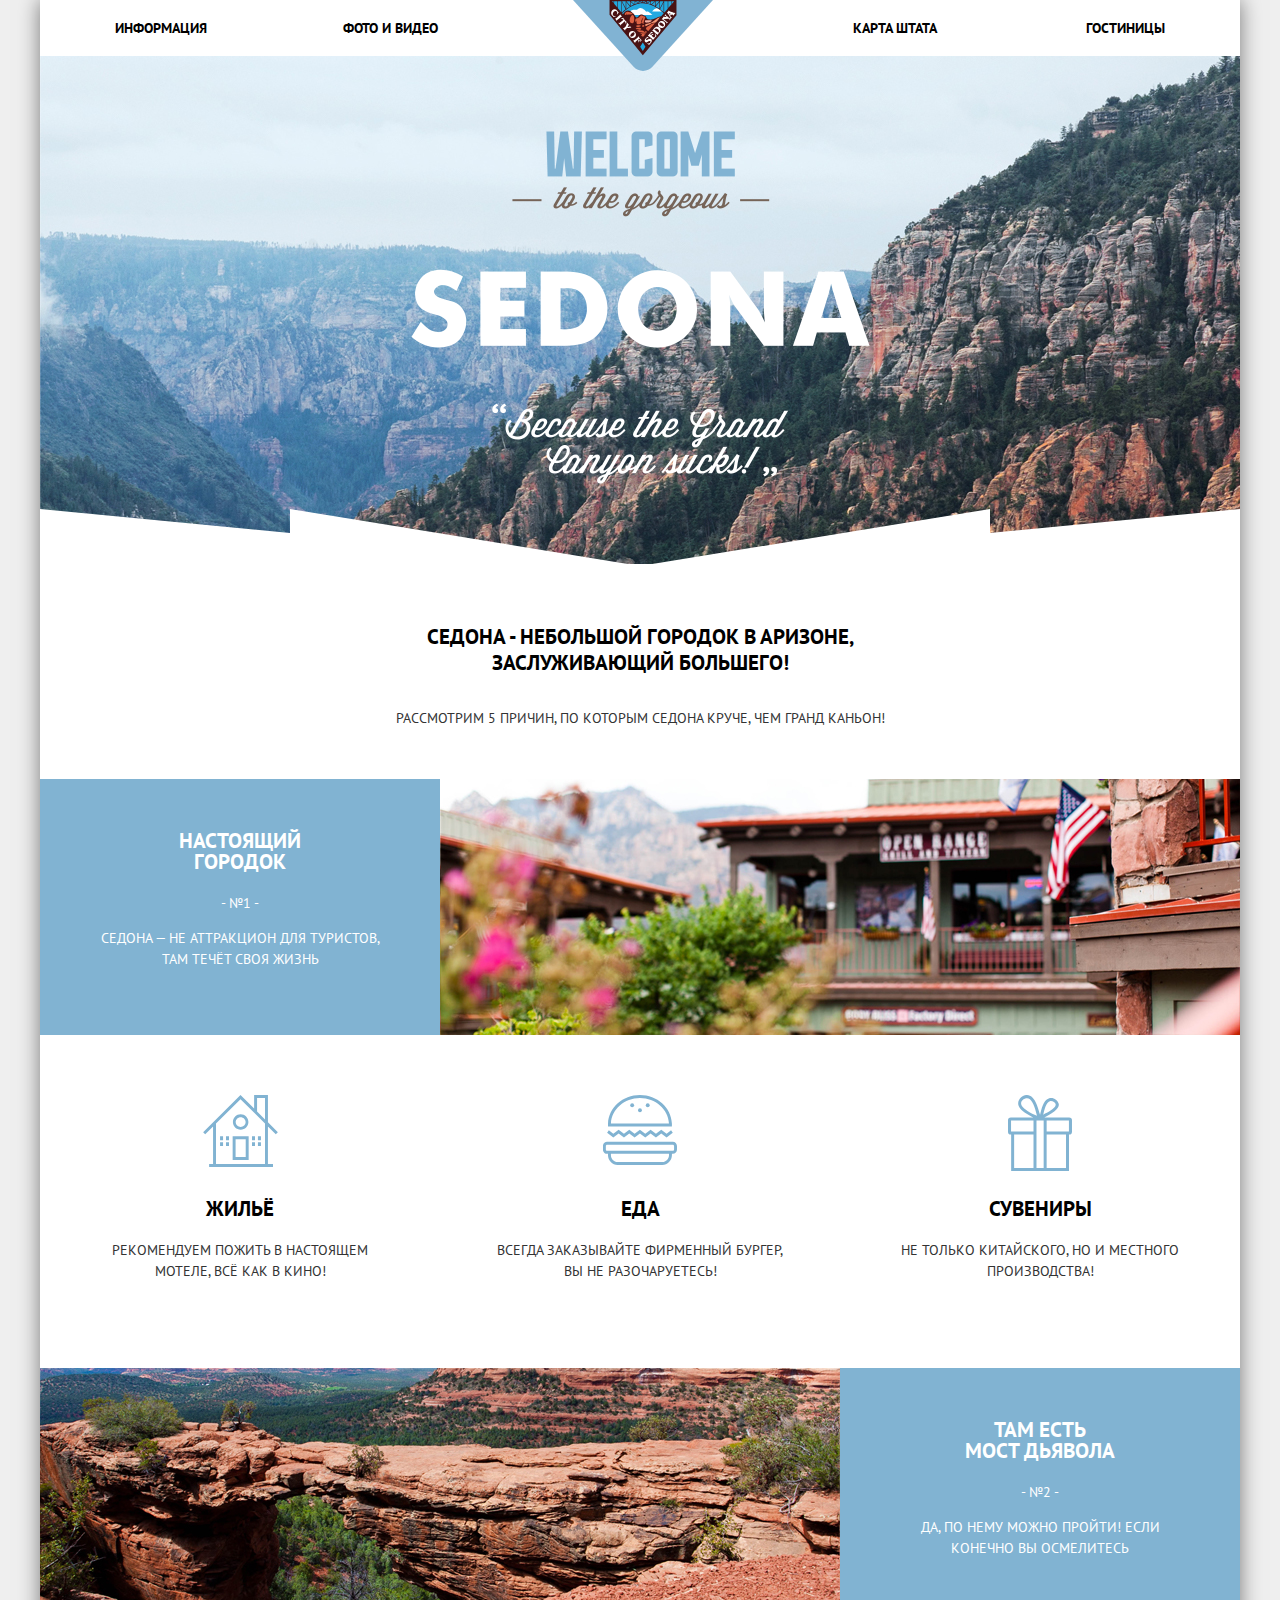
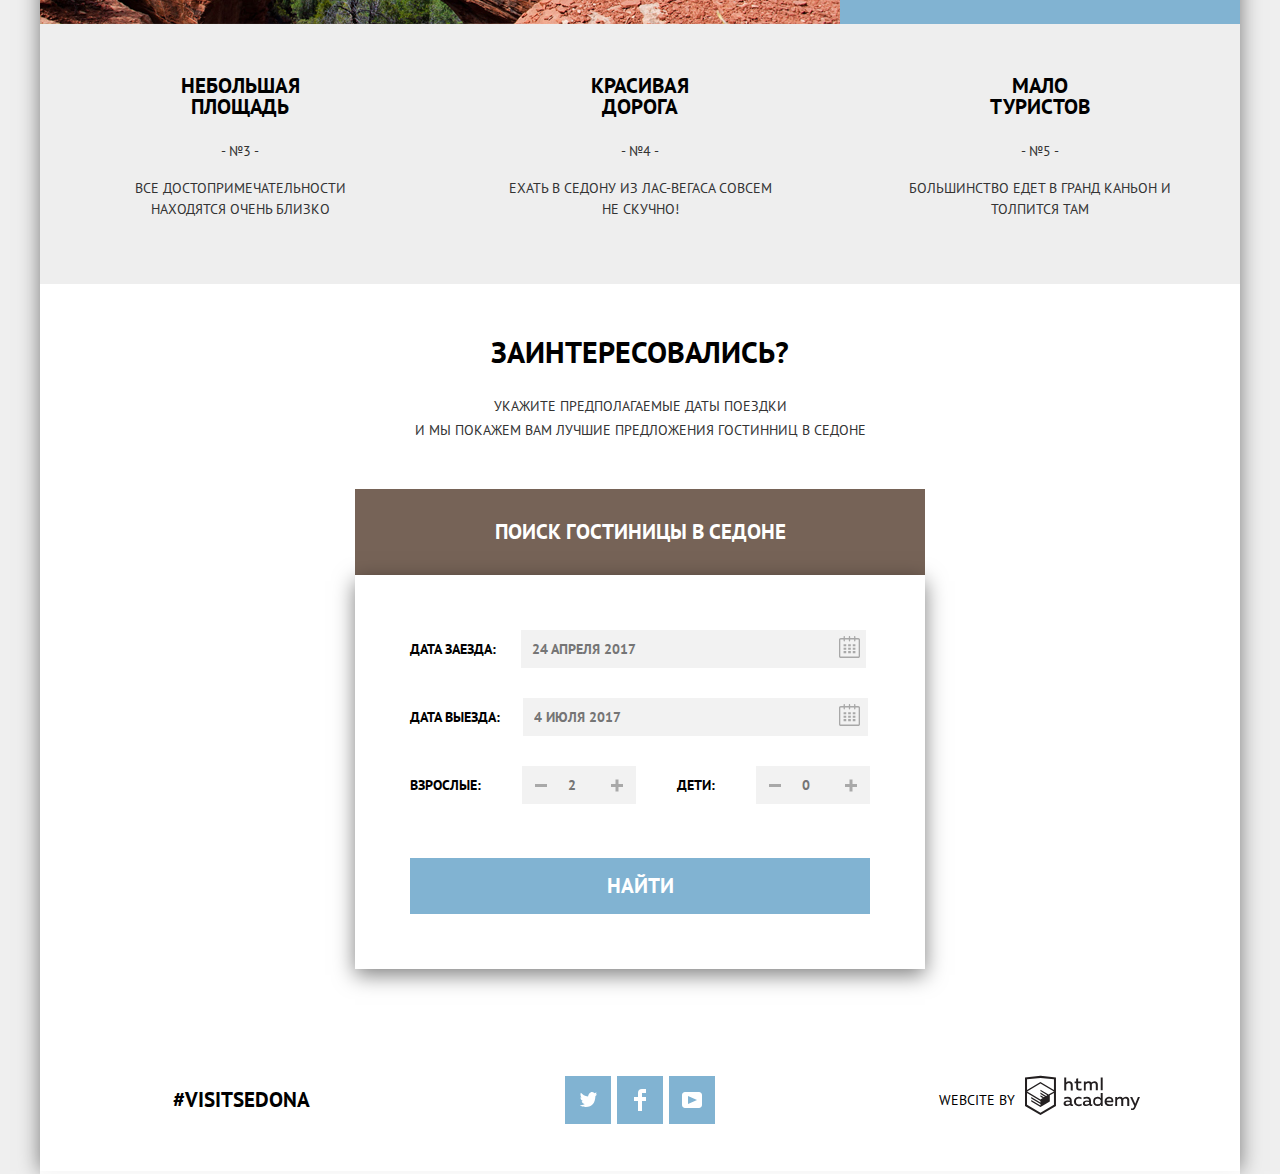
==== commit 356d4577: "доработки микросетки, карта" ====
--- a/index.html
+++ b/index.html
@@ -150,12 +150,12 @@
                                 </span>
 
                             </p>
-                            <button class="button button-search" title="Найти гостиницу">Найти</button>
+                            <button class="button button-search" title="Найти гостиницу" alt="Кнопка найти">Найти</button>
                         </form>
                     </div>
                 </div>
 
-                <iframe src="https://www.google.com/maps/embed?pb=!1m18!1m12!1m3!1d17734.267795746346!2d-111.81427633441157!3d34.86116044246057!2m3!1f0!2f0!3f0!3m2!1i1024!2i768!4f13.1!3m3!1m2!1s0x872da132f942b00d%3A0x5548c523fa6c8efd!2z0KHQtdC00L7QvdCwLCDQkNGA0LjQt9C-0L3QsCA4NjMzNiwg0KHQqNCQ!5e0!3m2!1sru!2sru!4v1544901774834" width="1200" height="470" frameborder="0" style="border:0" allowfullscreen></iframe>
+                <iframe src="https://www.google.com/maps/embed?pb=!1m18!1m12!1m3!1d17734.267795746346!2d-111.81427633441157!3d34.86116044246057!2m3!1f0!2f0!3f0!3m2!1i1024!2i768!4f13.1!3m3!1m2!1s0x872da132f942b00d%3A0x5548c523fa6c8efd!2z0KHQtdC00L7QvdCwLCDQkNGA0LjQt9C-0L3QsCA4NjMzNiwg0KHQqNCQ!5e0!3m2!1sru!2sru!4v1544901774834" width="1200" height="593" frameborder="0" style="border:0" allowfullscreen></iframe>
             </section>
         </main>
 
@@ -168,19 +168,19 @@
                 <div class="footer-social">
                     <ul>
                         <li>
-                            <a class="social-botton" href="#" target="_blank">
+                            <a class="social-botton" href="#" target="_blank" alt="Ссылка на HTML-Academy в Twitter">
                                 <svg xmlns="http://www.w3.org/2000/svg" xmlns:xlink="http://www.w3.org/1999/xlink" width="17" height="15" viewBox="0 0 17 15">
                                     <path fill="#FFF" d="M10.95.144c1.685-.496 2.984.27 3.577 1.179.673-.231 1.331-.481 2.011-.708a2.345 2.345 0 0 1-.857 1.768c.685.17 1.304-.491 1.304-.491-.169 1-1.006 1.788-1.563 2.024-.231 6.75-3.175 11.217-10.077 11.082h-.446c-.41 0-4.164-.46-4.898-1.887 2.271.196 3.893-.422 4.693-1.177-.96-.3-2.679-.477-2.979-2.95.349.106.564.228 1.19.119C1.705 8.247.374 7.53.448 5.33c.285.328 1.067.536 1.34.472C1.085 5.561-.182 2.442.894.85c1.818 1.854 3.735 3.606 7.152 3.773C8.254 2.33 9.183.793 10.95.144z" /></svg>
                             </a>
                         </li>
                         <li>
-                            <a class="social-botton" href="#" target="_blank">
+                            <a class="social-botton" href="#" target="_blank" alt="Ссылка на HTML-Academy на Facebook">
                                 <svg xmlns="http://www.w3.org/2000/svg" width="12" height="22" viewBox="0 0 12 22">
                                     <path fill="#FFF" d="M12 4V0H8a4 4 0 0 0-4 4v4H0v4h4v10h4V12h4V8H8V4h4z" /></svg>
                             </a>
                         </li>
                         <li>
-                            <a class="social-botton" href="#" target="_blank">
+                            <a class="social-botton" href="#" target="_blank" alt="Ссылка на HTML-Academy на Youtube">
                                 <svg xmlns="http://www.w3.org/2000/svg" xmlns:xlink="http://www.w3.org/1999/xlink" width="20" height="16" viewBox="0 0 20 16">
                                     <path fill="#FFF" d="M17 0H3C1.35 0 0 1.35 0 3v10c0 1.65 1.35 3 3 3h14c1.65 0 3-1.35 3-3V3c0-1.65-1.35-3-3-3zM6.027 11.998V4.002L15.014 8l-8.987 3.998z" /></svg>
                             </a>
@@ -190,7 +190,7 @@
 
                 <div class="webcite-by">
                     <span>Webcite by</span>
-                    <a class="footer-logo" href="https://htmlacademy.ru/intensive/htmlcss" target="_blank">
+                    <a class="footer-logo" href="https://htmlacademy.ru/intensive/htmlcss" target="_blank" alt="Логотип HTML-Academy с ссылкой">
                         <svg id="layer_1" data-name="Layer 1" xmlns="http://www.w3.org/2000/svg" viewBox="0 0 108.08 36.85" width="115" height="41">
                             <title>logo-htmlacademy-small1</title>
                             <path d="M44.61,26.88a2,2,0,0,0,.55-0.1v1.33a3.25,3.25,0,0,1-1.18.21,1.67,1.67,0,0,1-1.67-1,4.84,4.84,0,0,1-3.14,1.08c-1.51,0-2.91-.83-2.91-2.55,0-2.13,2-2.79,3.71-2.79a11.08,11.08,0,0,1,2.17.25v-0.3c0-1-.76-1.77-2.19-1.77a7.42,7.42,0,0,0-3,.64v-1.7a10.21,10.21,0,0,1,3.19-.55c2.36,0,3.81,1.12,3.81,3.65v3a0.54,0.54,0,0,0,.49.59h0.17Zm-6.44-1.13A1.35,1.35,0,0,0,39.63,27h0.11a3.39,3.39,0,0,0,2.41-1V24.58a9.72,9.72,0,0,0-1.81-.21c-1,0-2.16.33-2.16,1.38h0Zm12.36-6.11a5,5,0,0,1,2.57.64V22a4.08,4.08,0,0,0-2.3-.7,2.75,2.75,0,1,0,0,5.49,5,5,0,0,0,2.43-.64v1.71a6.27,6.27,0,0,1-2.76.57A4.21,4.21,0,0,1,46,24.51q0-.21,0-0.41a4.32,4.32,0,0,1,4.18-4.46h0.38Zm12.17,7.24a2,2,0,0,0,.55-0.1v1.33a3.25,3.25,0,0,1-1.18.21,1.67,1.67,0,0,1-1.67-1,4.84,4.84,0,0,1-3.14,1.08c-1.51,0-2.91-.83-2.91-2.55,0-2.13,2-2.79,3.71-2.79a11.08,11.08,0,0,1,2.17.25v-0.3c0-1-.76-1.77-2.19-1.77a7.42,7.42,0,0,0-3,.64v-1.7a10.21,10.21,0,0,1,3.19-.55c2.36,0,3.81,1.12,3.81,3.65v3a0.54,0.54,0,0,0,.49.59h0.17Zm-6.44-1.13A1.35,1.35,0,0,0,57.73,27h0.11a3.39,3.39,0,0,0,2.41-1V24.58a9.72,9.72,0,0,0-1.81-.21c-1.06,0-2.16.33-2.16,1.38h0ZM73,16V28.2H71.35V26.88a3.88,3.88,0,0,1-3.19,1.54,4.4,4.4,0,0,1,0-8.78,3.81,3.81,0,0,1,3,1.3V16H73Zm-4.53,5.22a2.76,2.76,0,1,0,0,5.52A2.86,2.86,0,0,0,71.15,25V23A2.91,2.91,0,0,0,68.49,21.27ZM79,19.64c3.31,0,4.46,2.68,3.92,5.09H76.7c0.21,1.5,1.67,2.11,3.19,2.11a6.11,6.11,0,0,0,2.64-.59v1.6a7.14,7.14,0,0,1-3,.57C77,28.42,74.78,27,74.78,24a4.18,4.18,0,0,1,4-4.39H79Zm0.09,1.54a2.28,2.28,0,0,0-2.44,2.1v0.06H81.3A2,2,0,0,0,79.13,21.18Zm5.73,7V19.87h1.65v1a3.81,3.81,0,0,1,2.78-1.27A2.86,2.86,0,0,1,91.89,21a4.12,4.12,0,0,1,2.91-1.33A3.06,3.06,0,0,1,98,23V28.2h-1.9V23.05a1.59,1.59,0,0,0-1.42-1.75H94.42a2.8,2.8,0,0,0-2.07,1.12V28.2h-1.9V23.05A1.59,1.59,0,0,0,89,21.31H88.8a3,3,0,0,0-2.21,1.29v5.63H84.86Zm21.31-8.33h1.9l-3.91,9.46c-0.9,2.17-2.09,2.86-3.35,2.86a4.76,4.76,0,0,1-1.1-.14V30.46a2.86,2.86,0,0,0,.85.12c0.9,0,1.58-.64,2.07-1.9l0.17-.42-4-8.4h2l2.86,6.29ZM38.73,1.46V6.22a3.81,3.81,0,0,1,2.7-1.14,3.25,3.25,0,0,1,3.44,3.4v5.15H43V8.72a1.81,1.81,0,0,0-1.61-2h-0.3a2.93,2.93,0,0,0-2.32,1.39v5.52h-1.9V1.46h1.9ZM49.94,2.31v3h3V6.91h-3v3.81c0,1.1.5,1.46,1.58,1.46a4.49,4.49,0,0,0,1.69-.33v1.6A6.8,6.8,0,0,1,51,13.8a2.55,2.55,0,0,1-2.86-2.74V6.89H46.58V5.26h1.5V2.74Zm5.4,11.31V5.28H57v1A3.81,3.81,0,0,1,59.77,5a2.86,2.86,0,0,1,2.6,1.33A4.12,4.12,0,0,1,65.28,5,3.06,3.06,0,0,1,68.44,8.4v5.21h-1.9V8.46a1.59,1.59,0,0,0-1.42-1.75H64.89a2.8,2.8,0,0,0-2.07,1.12v5.78h-1.9V8.46A1.59,1.59,0,0,0,59.5,6.71H59.27A3,3,0,0,0,57.06,8v5.63H55.34ZM71.17,1.45H73V13.6H71.17V1.45ZM14.71,0H14.55L0,1.54V28.21l14.55,8.66,14.55-8.66V1.54Zm12.5,27.1L14.55,34.64,1.9,27.12V16.18l12.59,7.5V25L5.86,19.9v1.31l8.68,5.21v1.39L5.87,22.65V24l8.68,5.21,8.75-5.24V18.31L27.2,16V27.12Zm0-12.53-3.48,2-1.6,1L14.51,13v1.31L21,18.23H21l-0.14.09-1,.54-5.37-3.2V17l4.24,2.52-1,.67-3.2-1.9v1.31l2.1,1.24L14.5,22.1,2,14.65,14.51,7.11Zm0-1.32L14.49,5.76,1.91,13.25v-10L14.56,1.92,27.21,3.25v10h0Z" transform="translate(0 -0.02)" fill="#231f20" />
--- a/css/style.css
+++ b/css/style.css
@@ -243,7 +243,7 @@
     font-size: 21px;
     line-height: 21px;
     font-weight: bold;
-
+	color: #000000;
     padding-top: 22px;
 }
 
@@ -329,6 +329,7 @@
     font-size: 21px;
     line-height: 21px;
     font-weight: bold;
+	color: #000000;
 }
 
 .benefits-item p {
@@ -389,9 +390,8 @@
     display: flex;
     flex-direction: column;
     align-items: center;
-	padding-top: 63px;
-    box-sizing: border-box;
-    top: 140px;
+    box-sizing: border-box;
+    top: 205px;
     z-index: 100000;
 }
 
@@ -452,6 +452,7 @@
 
 .appointment-form label {
     box-sizing: border-box;
+	color: #000000;
 }
 
 .appointment-form input {
@@ -531,7 +532,6 @@
     height: 38px;
     padding: 0;
     border: 0;
-
 }
 
 .appointment-clients svg:nth-child(2):hover,
@@ -649,7 +649,7 @@
 }
 
 
-/*hotel's choiсe*/
+/*hotel's choice*/
 
 .button-reserved {
     background-color: #766357;
@@ -663,6 +663,142 @@
 .button-reserved:active {
     color: rgba(0, 0, 0, 0.3);
     background-color: #503e33;
+}
+
+
+/*filter's settings*/
+.filter-range {
+  width: 330px;
+
+  color: #ffffff;
+  text-transform: uppercase;
+}
+
+.filter-range-title {
+  margin-bottom: 9px;
+
+  font-weight: 600;
+  font-size: 16px;
+  line-height: 21px;
+}
+
+.price-controls {
+  position: relative;
+  
+  height: 36px;
+  margin-bottom: 20px;
+
+  font-size: 0;
+
+  border: 2px solid #ffffff;
+  border-radius: 2px;
+}
+
+.price-controls::after {
+  content: "";
+  position: absolute;
+  top: 50%;
+  left: 50%;
+
+  width: 2px;
+  height: 22px;
+
+  background: #ffffff;
+  transform: translate(-50%, -50%);
+}
+
+.price-controls label {
+  display: inline-block;
+
+  font-size: 14px;
+  line-height: 38px;
+  vertical-align: top;
+
+  cursor: pointer;
+}
+
+.price-controls .min-price,
+.price-controls .max-price {
+  width: 90px;
+  padding-left: 65px;
+}
+
+.price-controls input {
+  width: 50px;
+  margin: 0;
+
+  color: inherit;
+  font: inherit;
+
+  background: none;
+  border: none;
+}
+
+.range-controls {
+  position: relative;
+
+  margin-bottom: 32px;
+}
+
+.range-controls .scale {
+  height: 2px;
+
+  background: rgba(255, 255, 255, 0.3);
+}
+
+.range-controls .bar {
+  width: 80%;
+  height: 2px;
+
+  background: #ffffff;
+}
+
+.range-toggle {
+  position: absolute;
+  top: -9px;
+
+  width: 4px;
+  height: 4px;
+
+  background: #ababab;
+  border: 8px solid #ffffff;
+  border-radius: 50%;
+  box-shadow: 0 2px 1px 0 rgba(0, 1, 1, 0.2);
+  cursor: pointer;
+}
+
+.range-toggle:hover {
+  background: #1c4f80;
+}
+
+.range-toggle-min {
+  left: 0;
+}
+
+.range-toggle-max {
+  left: 80%;
+}
+
+.btn-transparent {
+  display: block;
+  margin: 0 auto;
+  padding: 6px 35px;
+
+  font-size: 14px;
+  line-height: 20px;
+  color: #ffffff;
+  text-transform: uppercase;
+
+  background: transparent;
+  border: 2px solid #ffffff;
+  border-radius: 2px;
+  cursor: pointer;
+}
+
+.btn-transparent:hover {
+  color: #000000;
+
+  background: #ffffff;
 }
 
 
@@ -785,6 +921,10 @@
 .main-footer {
     padding-top: 35px;
     padding-bottom: 50px;
+    position: absolute;
+    top: 2640px;
+    background-color: rgba(255,255,255, 0.9);
+    width: 1200px;
 }
 
 .footer-container {
@@ -795,7 +935,8 @@
 
 .hashtag {
     box-sizing: border-box;
-
+	
+	color: #000000;
     font-size: 21px;
     font-weight: bold;
     padding: 0 70px;
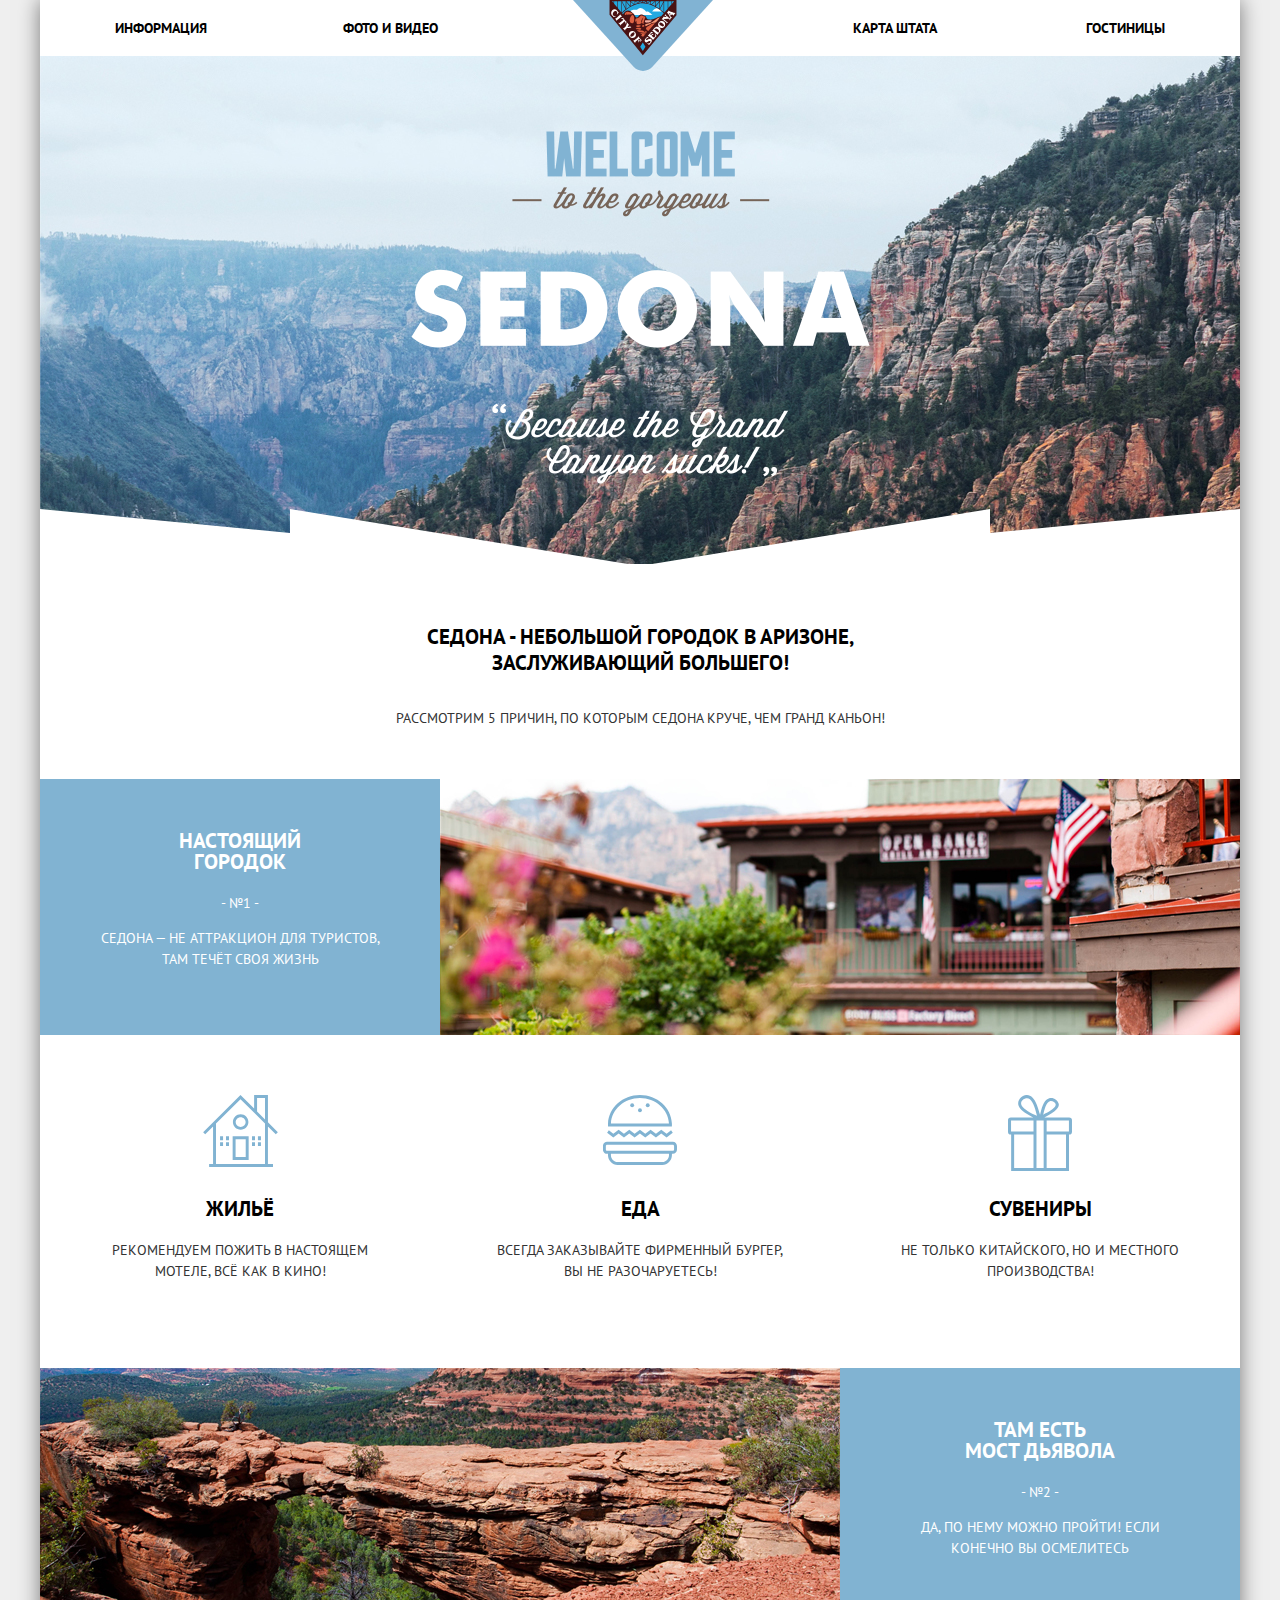
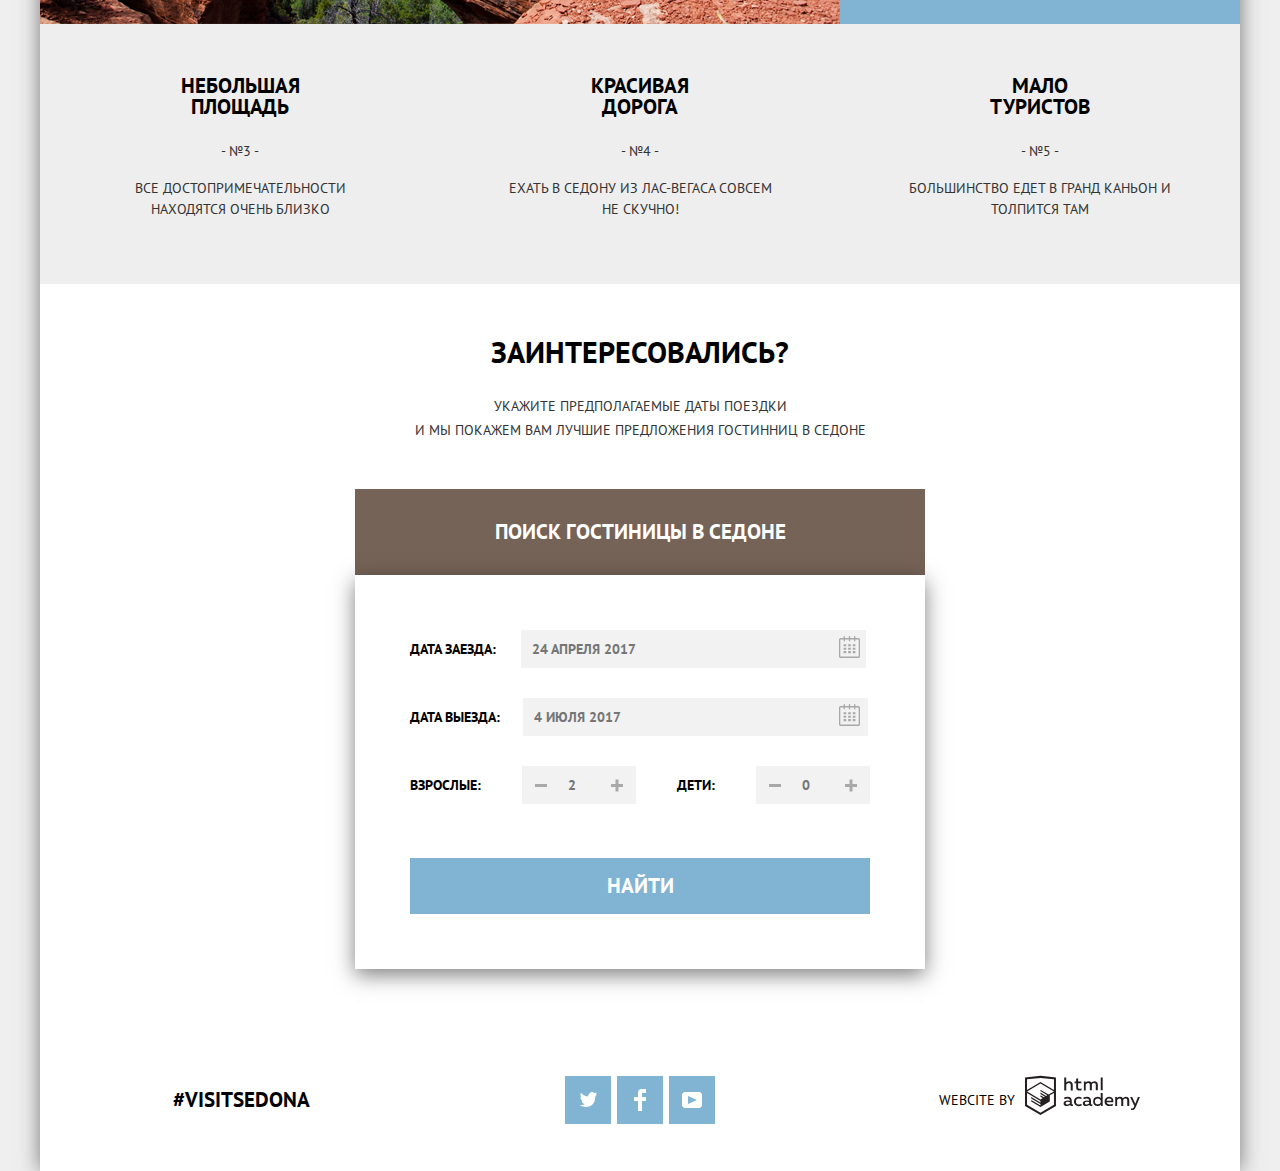
==== commit f38e773e: "фильтр поиска гостиниц" ====
--- a/index.html
+++ b/index.html
@@ -159,7 +159,7 @@
             </section>
         </main>
 
-        <footer class="main-footer">
+        <footer class="main-footer index-footer">
             <div class="wrapper-inner footer-container">
                 <div class="hashtag">
                     <span>#Visitsedona</span>
--- a/css/style.css
+++ b/css/style.css
@@ -22,6 +22,7 @@
 }
 
 .wrapper {
+	position: relative;
     width: 1200px;
     margin: 0 auto;
     box-shadow: 0 0 20px rgba(0, 0, 0, 0.5);
@@ -652,7 +653,7 @@
 /*hotel's choice*/
 
 .button-reserved {
-    background-color: #766357;
+	background-color: #766357;
 }
 
 .button-reserved:hover,
@@ -668,144 +669,287 @@
 
 /*filter's settings*/
 .filter-range {
-  width: 330px;
-
-  color: #ffffff;
-  text-transform: uppercase;
+	width: 320px;
+
+	color: #ffffff;
+	text-transform: uppercase;
+    padding-right: 40px;
 }
 
 .filter-range-title {
-  margin-bottom: 9px;
-
-  font-weight: 600;
-  font-size: 16px;
-  line-height: 21px;
+	margin-bottom: 12px;
+
+	font-weight: 600;
+	font-size: 16px;
+	line-height: 21px;
+	padding-top: 25px;
 }
 
 .price-controls {
-  position: relative;
+	position: relative;
   
-  height: 36px;
-  margin-bottom: 20px;
-
-  font-size: 0;
-
-  border: 2px solid #ffffff;
-  border-radius: 2px;
+	height: 33px;
+	margin-bottom: 20px;
+
+	font-size: 0;
+
+	border: 2px solid #ffffff;
+	border-radius: 2px;
 }
 
 .price-controls::after {
-  content: "";
-  position: absolute;
-  top: 50%;
-  left: 50%;
-
-  width: 2px;
-  height: 22px;
-
-  background: #ffffff;
-  transform: translate(-50%, -50%);
+	content: "";
+	position: absolute;
+	top: 50%;
+	left: 50%;
+
+	width: 2px;
+	height: 22px;
+	
+	background: #ffffff;
+	transform: translate(-50%, -50%);
 }
 
 .price-controls label {
-  display: inline-block;
-
-  font-size: 14px;
-  line-height: 38px;
-  vertical-align: top;
-
-  cursor: pointer;
+	display: inline-block;
+
+	font-size: 14px;
+	line-height: 38px;
+	vertical-align: top;
+
+	cursor: pointer;
 }
 
 .price-controls .min-price,
 .price-controls .max-price {
-  width: 90px;
-  padding-left: 65px;
+	width: 90px;
+	padding-left: 65px;
 }
 
 .price-controls input {
-  width: 50px;
-  margin: 0;
-
-  color: inherit;
-  font: inherit;
-
-  background: none;
-  border: none;
+	width: 50px;
+	margin: 0;
+
+	color: inherit;
+	font: inherit;
+	
+	background: none;
+	border: none;
 }
 
 .range-controls {
-  position: relative;
-
-  margin-bottom: 32px;
+	position: relative;
+
+	margin-bottom: 32px;
 }
 
 .range-controls .scale {
-  height: 2px;
-
-  background: rgba(255, 255, 255, 0.3);
+	height: 2px;
+
+	background: rgba(255, 255, 255, 0.3);
 }
 
 .range-controls .bar {
-  width: 80%;
-  height: 2px;
-
-  background: #ffffff;
+	width: 80%;
+	height: 2px;
+
+	background: #ffffff;
 }
 
 .range-toggle {
-  position: absolute;
-  top: -9px;
-
-  width: 4px;
-  height: 4px;
-
-  background: #ababab;
-  border: 8px solid #ffffff;
-  border-radius: 50%;
-  box-shadow: 0 2px 1px 0 rgba(0, 1, 1, 0.2);
-  cursor: pointer;
+	position: absolute;
+	top: -9px;
+	
+	width: 4px;
+	height: 4px;
+
+	background: #ababab;
+	border: 8px solid #ffffff;
+	border-radius: 50%;
+	box-shadow: 0 2px 1px 0 rgba(0, 1, 1, 0.2);
+	cursor: pointer;
 }
 
 .range-toggle:hover {
-  background: #1c4f80;
+	background: #1c4f80;
 }
 
 .range-toggle-min {
-  left: 0;
+	left: 0;
 }
 
 .range-toggle-max {
-  left: 80%;
+	left: 80%;
 }
 
 .btn-transparent {
-  display: block;
-  margin: 0 auto;
-  padding: 6px 35px;
-
-  font-size: 14px;
-  line-height: 20px;
-  color: #ffffff;
-  text-transform: uppercase;
-
-  background: transparent;
-  border: 2px solid #ffffff;
-  border-radius: 2px;
-  cursor: pointer;
+	display: block;
+	margin: 0 auto;
+	padding: 6px 35px;
+
+	font-size: 14px;
+	line-height: 20px;
+	color: #ffffff;
+	text-transform: uppercase;
+
+	background: transparent;
+	border: 2px solid #ffffff;
+	border-radius: 2px;
+	cursor: pointer;
 }
 
 .btn-transparent:hover {
-  color: #000000;
-
-  background: #ffffff;
-}
-
+	color: #000000;
+	background: #ffffff;
+}
+
+/*infrastructure's settings*/
+.filter-list {  
+    display: flex;
+	justify-content: space-between;
+
+    background-image: url('../img/bg-image-diffuse.jpg');
+    background-color: #ffffff;
+    background-position: top;
+    background-repeat: no-repeat;
+    background-size: cover;
+	height: 217px;
+}	
+
+.filter-option {
+	display: flex;
+	padding-top: 25px;
+}
+
+.infrastructure-list,
+.type-of-housing-list {
+	list-style: none;
+	padding-left: 0px;
+} 
+
+.infrastructure {
+	padding-left: 40px;
+}
+
+.filter-title {
+	font-size: 16px;
+	line-height: 21px;
+	color: #ffffff;
+	padding-bottom: 12px;
+}
+
+.infrastructure-option, 
+.type-of-housing-option {
+	font-size: 14px;
+	line-height: 21px;
+	color: #ffffff;
+	padding-bottom: 25px;
+	padding-left: 40px;
+}
+
+.infrastructure-option label, 
+.type-of-housing-option label {
+	position: relative;
+		
+	display: block;
+
+	cursor: pointer;
+	user-select: none;
+}
+
+.infrastructure-input + label::before,
+.type-of-housing-input + label::before {
+	content: "";
+	
+	position: absolute;
+	left: -40px;
+	top: 0;
+	
+	width: 26px;
+	height: 23px;
+
+	background-image: url("../img/checkbox-off.svg");
+	background-repeat: no-repeat;
+	background-position: 0 0;
+}
+
+.infrastructure-input:checked + label::before,
+.type-of-housing-input:checked + label::before {
+	content: "";
+	
+	position: absolute;
+	left: -40px;
+	top: 0;
+	
+	width: 26px;
+	height: 23px;
+
+	background-image: url("../img/checkbox-on.svg");
+	background-repeat: no-repeat;
+	background-position: 0 0;
+}
+
+.type-of-housing {
+	padding-left: 120px;
+}
+
+
+/*breadcrumbs*/
+.found {
+	border-bottom: solid 1px;
+    border-color: rgba(0, 0, 0, 0.3);
+}
+
+
+.breadcrumbs {
+	display: flex;
+	padding-top: 11px;
+	padding-bottom: 15px;
+}
+
+.breadcrumbs h2 {
+	padding-left: 45px;
+	padding-right: 50px;
+	
+	font-size: 21px;
+	line-height: 26px;
+}
+
+.classify {
+	display: flex;
+	list-style: none;
+	
+	padding-top: 25px;
+	padding-left: 0;
+	margin: 0;
+}
+
+.classify li {
+	font-size: 12px;
+	line-height: 18px;
+	padding-right: 30px;
+}
+
+.classify li:first-child {
+	color: #000000;
+}
+
+.classify li:nth-child(2) {
+	color: #81b3d2;
+}
+
+.classify li:nth-child(3),
+.classify li:nth-child(4) {
+	color: rgba(0, 0, 0, 0.3);
+	text-decoration: none;
+	border-bottom: 1px dotted #81b3d2; 
+}
 
 /*hotel's list*/
-.hotels-list-box {
+/*.hotels-list-box {
     margin-top: 30px;
 }
+*/
 
 .hotels-list-box > ul {
     box-sizing: border-box;
@@ -878,7 +1022,6 @@
     display: flex;
     flex-direction: column;
     margin: 0;
-    /* padding-bottom: 10px;*/
     margin-right: 6px;
 }
 
@@ -921,10 +1064,17 @@
 .main-footer {
     padding-top: 35px;
     padding-bottom: 50px;
+    background-color: rgba(255,255,255, 0.9);
+}
+
+.index-footer {
+	padding-top: 35px;
+    padding-bottom: 50px;
     position: absolute;
     top: 2640px;
     background-color: rgba(255,255,255, 0.9);
-    width: 1200px;
+	bottom: 0;    
+	width: 100%;
 }
 
 .footer-container {
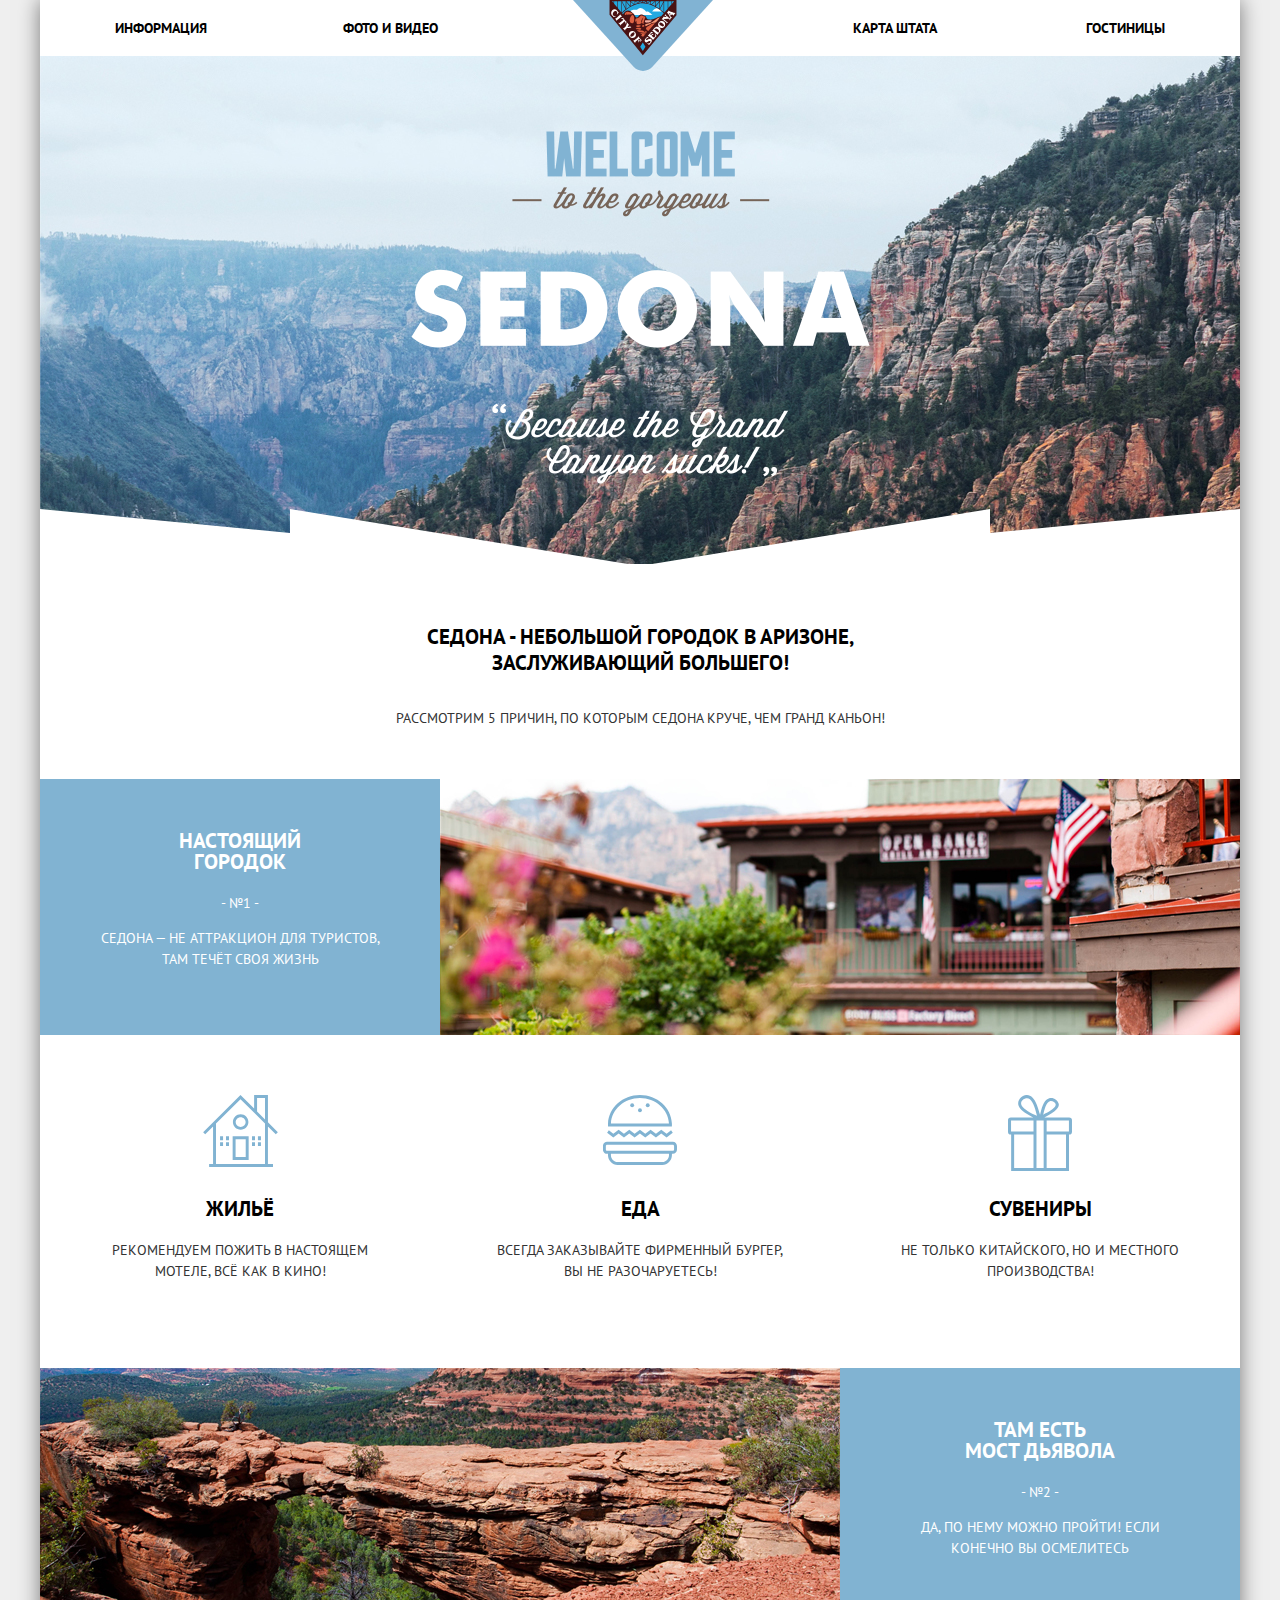
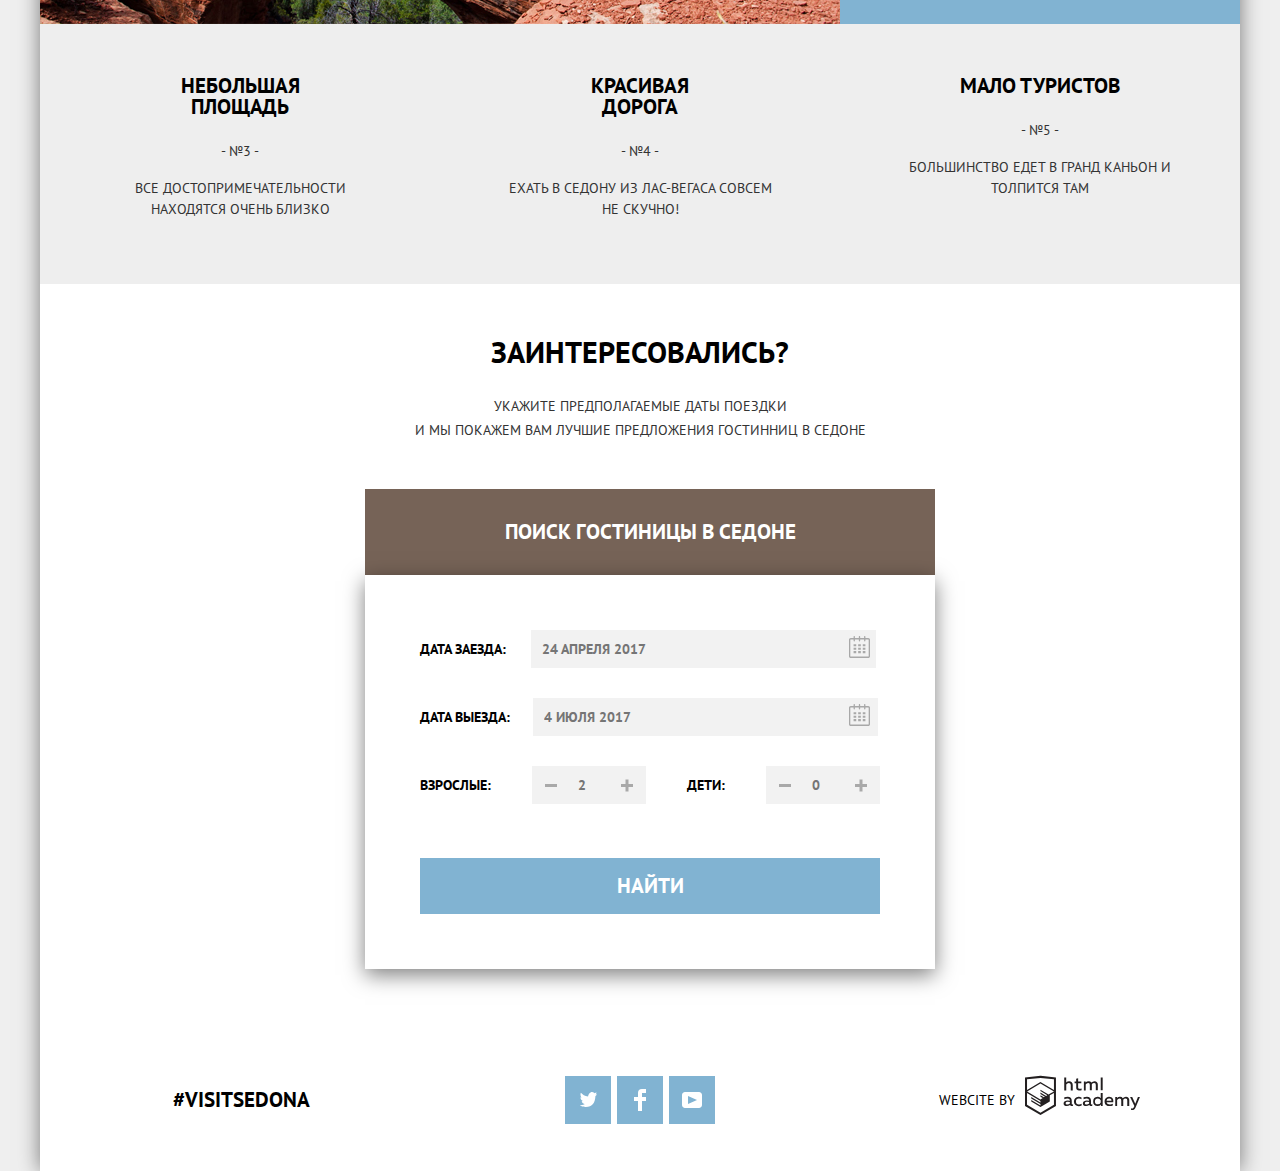
==== commit cf8260bc: "подготовка к предзащите" ====
--- a/index.html
+++ b/index.html
@@ -35,7 +35,7 @@
 
             <section class="headline">
                 <h2 class="visually-hidden">Введение</h2>
-                <p class="deserve">Седона - небольшой городок в Аризоне, <br> заслуживающий большего!</p>
+                <p class="deserve">Седона - небольшой городок в Аризоне, заслуживающий большего!</p>
                 <p>Рассмотрим 5 причин, по которым Седона круче, чем Гранд Каньон!</p>
             </section>
 
@@ -82,19 +82,19 @@
             <section class="benefits">
                 <ul class="benefits-list">
                     <li class="benefits-item">
-                        <h3>Небольшая <br> площадь</h3>
+                        <h3>Небольшая площадь</h3>
                         <span>- №3 -</span>
                         <p>Все достопримечательности находятся очень близко</p>
                     </li>
 
                     <li class="benefits-item">
-                        <h3>Красивая <br> дорога</h3>
+                        <h3>Красивая дорога</h3>
                         <span>- №4 -</span>
                         <p>Ехать в Седону из Лас-Вегаса совсем не скучно!</p>
                     </li>
 
                     <li class="benefits-item">
-                        <h3>Мало <br> туристов</h3>
+                        <h3>Мало туристов</h3>
                         <span>- №5 -</span>
                         <p>Большинство едет в гранд каньон и толпится там</p>
                     </li>
@@ -136,21 +136,21 @@
 
                                 <label for="appointment-adults">Взрослые:</label>
                                 <span>
-                                    <button><span class="button-minus" title="Увеличить количество взрослых"></span></button>
+                                    <button><span class="button-minus" aria-label="Увеличить количество взрослых"></span></button>
                                     <input id="appointment-adults" type="number" name="adults" value="" placeholder="2">
-                                    <button><span class="button-plus" title="Уменьшить количество взрослых"></span></button>
+                                    <button><span class="button-plus" aria-label="Уменьшить количество взрослых"></span></button>
                                 </span>
 
 
                                 <label for="appointment-childrens">Дети:</label>
                                 <span>
-                                    <button><span class="button-minus" title="Увеличить количество детей"></span></button>
+                                    <button><span class="button-minus" aria-label="Увеличить количество детей"></span></button>
                                     <input id="appointment-childrens" type="number" name="childrens" value="" placeholder="0">
-                                    <button><span class="button-plus" title="Уменьшить количество детей"></span></button>
+                                    <button><span class="button-plus" aria-label="Уменьшить количество детей"></span></button>
                                 </span>
 
                             </p>
-                            <button class="button button-search" title="Найти гостиницу" alt="Кнопка найти">Найти</button>
+                            <button class="button button-search" title="Найти гостиницу">Найти</button>
                         </form>
                     </div>
                 </div>
@@ -159,7 +159,7 @@
             </section>
         </main>
 
-        <footer class="main-footer index-footer">
+        <footer class="index-footer">
             <div class="wrapper-inner footer-container">
                 <div class="hashtag">
                     <span>#Visitsedona</span>
@@ -168,19 +168,22 @@
                 <div class="footer-social">
                     <ul>
                         <li>
-                            <a class="social-botton" href="#" target="_blank" alt="Ссылка на HTML-Academy в Twitter">
+							<span class="visually-hidden">Твиттер</span>
+                            <a class="social-botton" href="#" target="_blank">
                                 <svg xmlns="http://www.w3.org/2000/svg" xmlns:xlink="http://www.w3.org/1999/xlink" width="17" height="15" viewBox="0 0 17 15">
                                     <path fill="#FFF" d="M10.95.144c1.685-.496 2.984.27 3.577 1.179.673-.231 1.331-.481 2.011-.708a2.345 2.345 0 0 1-.857 1.768c.685.17 1.304-.491 1.304-.491-.169 1-1.006 1.788-1.563 2.024-.231 6.75-3.175 11.217-10.077 11.082h-.446c-.41 0-4.164-.46-4.898-1.887 2.271.196 3.893-.422 4.693-1.177-.96-.3-2.679-.477-2.979-2.95.349.106.564.228 1.19.119C1.705 8.247.374 7.53.448 5.33c.285.328 1.067.536 1.34.472C1.085 5.561-.182 2.442.894.85c1.818 1.854 3.735 3.606 7.152 3.773C8.254 2.33 9.183.793 10.95.144z" /></svg>
                             </a>
                         </li>
                         <li>
-                            <a class="social-botton" href="#" target="_blank" alt="Ссылка на HTML-Academy на Facebook">
+							<span class="visually-hidden">Фейсбук</span>
+                            <a class="social-botton" href="#" target="_blank">
                                 <svg xmlns="http://www.w3.org/2000/svg" width="12" height="22" viewBox="0 0 12 22">
                                     <path fill="#FFF" d="M12 4V0H8a4 4 0 0 0-4 4v4H0v4h4v10h4V12h4V8H8V4h4z" /></svg>
                             </a>
                         </li>
                         <li>
-                            <a class="social-botton" href="#" target="_blank" alt="Ссылка на HTML-Academy на Youtube">
+							<span class="visually-hidden">Ютуб</span>
+                            <a class="social-botton" href="#" target="_blank">
                                 <svg xmlns="http://www.w3.org/2000/svg" xmlns:xlink="http://www.w3.org/1999/xlink" width="20" height="16" viewBox="0 0 20 16">
                                     <path fill="#FFF" d="M17 0H3C1.35 0 0 1.35 0 3v10c0 1.65 1.35 3 3 3h14c1.65 0 3-1.35 3-3V3c0-1.65-1.35-3-3-3zM6.027 11.998V4.002L15.014 8l-8.987 3.998z" /></svg>
                             </a>
@@ -190,7 +193,7 @@
 
                 <div class="webcite-by">
                     <span>Webcite by</span>
-                    <a class="footer-logo" href="https://htmlacademy.ru/intensive/htmlcss" target="_blank" alt="Логотип HTML-Academy с ссылкой">
+                    <a class="footer-logo" href="https://htmlacademy.ru/intensive/htmlcss" target="_blank">
                         <svg id="layer_1" data-name="Layer 1" xmlns="http://www.w3.org/2000/svg" viewBox="0 0 108.08 36.85" width="115" height="41">
                             <title>logo-htmlacademy-small1</title>
                             <path d="M44.61,26.88a2,2,0,0,0,.55-0.1v1.33a3.25,3.25,0,0,1-1.18.21,1.67,1.67,0,0,1-1.67-1,4.84,4.84,0,0,1-3.14,1.08c-1.51,0-2.91-.83-2.91-2.55,0-2.13,2-2.79,3.71-2.79a11.08,11.08,0,0,1,2.17.25v-0.3c0-1-.76-1.77-2.19-1.77a7.42,7.42,0,0,0-3,.64v-1.7a10.21,10.21,0,0,1,3.19-.55c2.36,0,3.81,1.12,3.81,3.65v3a0.54,0.54,0,0,0,.49.59h0.17Zm-6.44-1.13A1.35,1.35,0,0,0,39.63,27h0.11a3.39,3.39,0,0,0,2.41-1V24.58a9.72,9.72,0,0,0-1.81-.21c-1,0-2.16.33-2.16,1.38h0Zm12.36-6.11a5,5,0,0,1,2.57.64V22a4.08,4.08,0,0,0-2.3-.7,2.75,2.75,0,1,0,0,5.49,5,5,0,0,0,2.43-.64v1.71a6.27,6.27,0,0,1-2.76.57A4.21,4.21,0,0,1,46,24.51q0-.21,0-0.41a4.32,4.32,0,0,1,4.18-4.46h0.38Zm12.17,7.24a2,2,0,0,0,.55-0.1v1.33a3.25,3.25,0,0,1-1.18.21,1.67,1.67,0,0,1-1.67-1,4.84,4.84,0,0,1-3.14,1.08c-1.51,0-2.91-.83-2.91-2.55,0-2.13,2-2.79,3.71-2.79a11.08,11.08,0,0,1,2.17.25v-0.3c0-1-.76-1.77-2.19-1.77a7.42,7.42,0,0,0-3,.64v-1.7a10.21,10.21,0,0,1,3.19-.55c2.36,0,3.81,1.12,3.81,3.65v3a0.54,0.54,0,0,0,.49.59h0.17Zm-6.44-1.13A1.35,1.35,0,0,0,57.73,27h0.11a3.39,3.39,0,0,0,2.41-1V24.58a9.72,9.72,0,0,0-1.81-.21c-1.06,0-2.16.33-2.16,1.38h0ZM73,16V28.2H71.35V26.88a3.88,3.88,0,0,1-3.19,1.54,4.4,4.4,0,0,1,0-8.78,3.81,3.81,0,0,1,3,1.3V16H73Zm-4.53,5.22a2.76,2.76,0,1,0,0,5.52A2.86,2.86,0,0,0,71.15,25V23A2.91,2.91,0,0,0,68.49,21.27ZM79,19.64c3.31,0,4.46,2.68,3.92,5.09H76.7c0.21,1.5,1.67,2.11,3.19,2.11a6.11,6.11,0,0,0,2.64-.59v1.6a7.14,7.14,0,0,1-3,.57C77,28.42,74.78,27,74.78,24a4.18,4.18,0,0,1,4-4.39H79Zm0.09,1.54a2.28,2.28,0,0,0-2.44,2.1v0.06H81.3A2,2,0,0,0,79.13,21.18Zm5.73,7V19.87h1.65v1a3.81,3.81,0,0,1,2.78-1.27A2.86,2.86,0,0,1,91.89,21a4.12,4.12,0,0,1,2.91-1.33A3.06,3.06,0,0,1,98,23V28.2h-1.9V23.05a1.59,1.59,0,0,0-1.42-1.75H94.42a2.8,2.8,0,0,0-2.07,1.12V28.2h-1.9V23.05A1.59,1.59,0,0,0,89,21.31H88.8a3,3,0,0,0-2.21,1.29v5.63H84.86Zm21.31-8.33h1.9l-3.91,9.46c-0.9,2.17-2.09,2.86-3.35,2.86a4.76,4.76,0,0,1-1.1-.14V30.46a2.86,2.86,0,0,0,.85.12c0.9,0,1.58-.64,2.07-1.9l0.17-.42-4-8.4h2l2.86,6.29ZM38.73,1.46V6.22a3.81,3.81,0,0,1,2.7-1.14,3.25,3.25,0,0,1,3.44,3.4v5.15H43V8.72a1.81,1.81,0,0,0-1.61-2h-0.3a2.93,2.93,0,0,0-2.32,1.39v5.52h-1.9V1.46h1.9ZM49.94,2.31v3h3V6.91h-3v3.81c0,1.1.5,1.46,1.58,1.46a4.49,4.49,0,0,0,1.69-.33v1.6A6.8,6.8,0,0,1,51,13.8a2.55,2.55,0,0,1-2.86-2.74V6.89H46.58V5.26h1.5V2.74Zm5.4,11.31V5.28H57v1A3.81,3.81,0,0,1,59.77,5a2.86,2.86,0,0,1,2.6,1.33A4.12,4.12,0,0,1,65.28,5,3.06,3.06,0,0,1,68.44,8.4v5.21h-1.9V8.46a1.59,1.59,0,0,0-1.42-1.75H64.89a2.8,2.8,0,0,0-2.07,1.12v5.78h-1.9V8.46A1.59,1.59,0,0,0,59.5,6.71H59.27A3,3,0,0,0,57.06,8v5.63H55.34ZM71.17,1.45H73V13.6H71.17V1.45ZM14.71,0H14.55L0,1.54V28.21l14.55,8.66,14.55-8.66V1.54Zm12.5,27.1L14.55,34.64,1.9,27.12V16.18l12.59,7.5V25L5.86,19.9v1.31l8.68,5.21v1.39L5.87,22.65V24l8.68,5.21,8.75-5.24V18.31L27.2,16V27.12Zm0-12.53-3.48,2-1.6,1L14.51,13v1.31L21,18.23H21l-0.14.09-1,.54-5.37-3.2V17l4.24,2.52-1,.67-3.2-1.9v1.31l2.1,1.24L14.5,22.1,2,14.65,14.51,7.11Zm0-1.32L14.49,5.76,1.91,13.25v-10L14.56,1.92,27.21,3.25v10h0Z" transform="translate(0 -0.02)" fill="#231f20" />
--- a/css/style.css
+++ b/css/style.css
@@ -1,7 +1,8 @@
 /*common settings*/
 a {
     text-decoration: none;
-    box-sizing: border-box;
+    -webkit-box-sizing: border-box;
+            box-sizing: border-box;
 }
 
 img {
@@ -22,17 +23,19 @@
 }
 
 .wrapper {
-	position: relative;
+    position: relative;
     width: 1200px;
     margin: 0 auto;
-    box-shadow: 0 0 20px rgba(0, 0, 0, 0.5);
+    -webkit-box-shadow: 0 0 20px rgba(0, 0, 0, 0.5);
+            box-shadow: 0 0 20px rgba(0, 0, 0, 0.5);
     background-color: #ffffff;
 }
 
 .wrapper-inner {
     margin: 0 auto;
     padding: 0 30px;
-    box-sizing: border-box;
+    -webkit-box-sizing: border-box;
+            box-sizing: border-box;
 }
 
 
@@ -51,18 +54,24 @@
     top: 0;
     left: 50%;
     margin-left: -67px;
-    box-sizing: border-box;
+    -webkit-box-sizing: border-box;
+            box-sizing: border-box;
 
     z-index: 2;
 }
 
 .site-navigation {
     list-style: none;
-    display: flex;
-    justify-content: space-between;
+    display: -webkit-box;
+    display: -ms-flexbox;
+    display: flex;
+    -webkit-box-pack: justify;
+        -ms-flex-pack: justify;
+            justify-content: space-between;
     margin: 0 auto;
     padding: 0;
-    box-sizing: border-box;
+    -webkit-box-sizing: border-box;
+            box-sizing: border-box;
 }
 
 .site-navigation a {
@@ -70,7 +79,8 @@
     display: block;
     padding: 15px 45px;
     vertical-align: middle;
-    box-sizing: border-box;
+    -webkit-box-sizing: border-box;
+            box-sizing: border-box;
 }
 
 .site-navigation > li {
@@ -80,7 +90,8 @@
 .site-navigation li:nth-child(3) {
     text-align: right;
     margin-left: 20%;
-    box-sizing: border-box;
+    -webkit-box-sizing: border-box;
+            box-sizing: border-box;
 }
 
 .site-navigation li:nth-child(4) {
@@ -97,7 +108,8 @@
 }
 
 .active-a-menu {
-    box-sizing: border-box;
+    -webkit-box-sizing: border-box;
+            box-sizing: border-box;
     color: #766357;
     display: block;
     padding: 15px 45px;
@@ -109,9 +121,18 @@
 .welcome {
     position: relative;
 
-    display: flex;
-    flex-direction: column;
-    align-items: center;
+    display: -webkit-box;
+
+    display: -ms-flexbox;
+
+    display: flex;
+    -webkit-box-orient: vertical;
+    -webkit-box-direction: normal;
+        -ms-flex-direction: column;
+            flex-direction: column;
+    -webkit-box-align: center;
+        -ms-flex-align: center;
+            align-items: center;
 
     background-image: url('../img/bg-image.jpg');
     background-color: #ffffff;
@@ -121,7 +142,7 @@
 }
 
 .welcome:after {
-    content: "";
+    content: '';
     position: absolute;
     left: 0;
     bottom: 0;
@@ -135,7 +156,8 @@
 .welcome img {
     padding-top: 75px;
     padding-bottom: 80px;
-    box-sizing: border-box;
+    -webkit-box-sizing: border-box;
+            box-sizing: border-box;
 }
 
 
@@ -150,7 +172,8 @@
 
     display: block;
     padding-bottom: 35px;
-    box-sizing: border-box;
+    -webkit-box-sizing: border-box;
+            box-sizing: border-box;
 }
 
 .headline .deserve {
@@ -160,12 +183,17 @@
     color: #000000;
     margin-top: 60px;
     margin-bottom: 30px;
-    box-sizing: border-box;
-}
-
-.visually-hidden:not(:focus):not(:active) {
+    -webkit-box-sizing: border-box;
+            box-sizing: border-box;
+	padding-left: 300px;
+    padding-right: 300px;
+}
+
+.visually-hidden:not(:focus):not(:active),
+input[type="checkbox"].visually-hidden {
     position: absolute;
-    box-sizing: border-box;
+    -webkit-box-sizing: border-box;
+            box-sizing: border-box;
 
     width: 1px;
     height: 1px;
@@ -175,7 +203,9 @@
 
     white-space: nowrap;
 
-    clip-path: inset(100%);
+    -webkit-clip-path: inset(100%);
+
+            clip-path: inset(100%);
     clip: rect(0 0 0 0);
     overflow: hidden;
 }
@@ -192,11 +222,17 @@
     line-height: 21px;
     color: #ffffff;
 
-    display: flex;
+    display: -webkit-box;
+
+    display: -ms-flexbox;
+
+    display: flex;
+	width: 1200px;
 }
 
 .real-town-info {
-    box-sizing: border-box;
+    -webkit-box-sizing: border-box;
+            box-sizing: border-box;
     background-color: #81b3d2;
     width: 400px;
     padding-top: 30px;
@@ -213,6 +249,7 @@
 
 .real-town-img > img {
     display: block;
+	width: 800px;
 }
 
 /*features*/
@@ -221,6 +258,8 @@
 }
 
 .features-list {
+    display: -webkit-box;
+    display: -ms-flexbox;
     display: flex;
     margin: 0;
     padding: 0;
@@ -232,7 +271,8 @@
     width: 400px;
     text-align: center;
     padding: 0 40px;
-    box-sizing: border-box;
+    -webkit-box-sizing: border-box;
+            box-sizing: border-box;
     padding-top: 60px;
     padding-right: 50px;
     padding-left: 50px;
@@ -244,7 +284,7 @@
     font-size: 21px;
     line-height: 21px;
     font-weight: bold;
-	color: #000000;
+    color: #000000;
     padding-top: 22px;
 }
 
@@ -282,11 +322,17 @@
     line-height: 21px;
     color: #ffffff;
 
-    display: flex;
+    display: -webkit-box;
+
+    display: -ms-flexbox;
+
+    display: flex;
+	width: 1200px;
 }
 
 .devils-bridge-info {
-    box-sizing: border-box;
+    -webkit-box-sizing: border-box;
+            box-sizing: border-box;
     background-color: #81b3d2;
     width: 400px;
     padding-top: 30px;
@@ -303,10 +349,13 @@
 
 .devils-bridge-img > img {
     display: block;
+	width: 800px;
 }
 
 /*benefits*/
 .benefits-list {
+    display: -webkit-box;
+    display: -ms-flexbox;
     display: flex;
     margin: 0;
     padding-top: 30px;
@@ -323,14 +372,17 @@
     text-align: center;
     padding-right: 60px;
     padding-left: 60px;
-    box-sizing: border-box;
+    -webkit-box-sizing: border-box;
+            box-sizing: border-box;
 }
 
 .benefits-item h3 {
     font-size: 21px;
     line-height: 21px;
     font-weight: bold;
-	color: #000000;
+    color: #000000;
+	padding-right: 60px;
+    padding-left: 60px;
 }
 
 .benefits-item p {
@@ -342,7 +394,10 @@
 .selection {
     display: block;
     padding-top: 55px;
-    box-sizing: border-box;
+    -webkit-box-sizing: border-box;
+            box-sizing: border-box;
+	left: 50%; 
+	margin-left: -265px;
 }
 
 .selections {
@@ -350,14 +405,22 @@
 }
 
 .selections .wrapper-inner {
-    display: flex;
-    flex-direction: column;
-    align-items: center;
+    display: -webkit-box;
+    display: -ms-flexbox;
+    display: flex;
+    -webkit-box-orient: vertical;
+    -webkit-box-direction: normal;
+        -ms-flex-direction: column;
+            flex-direction: column;
+    -webkit-box-align: center;
+        -ms-flex-align: center;
+            align-items: center;
 }
 
 .selections iframe {
     margin-top: 128px;
     width: 100%;
+	position: relative;
 }
 
 .selections .wrapper-inner > h2 {
@@ -388,16 +451,27 @@
     font-weight: bold;
     color: #ffffff;
     width: 570px;
-    display: flex;
-    flex-direction: column;
-    align-items: center;
-    box-sizing: border-box;
+    display: -webkit-box;
+    display: -ms-flexbox;
+    display: flex;
+    -webkit-box-orient: vertical;
+    -webkit-box-direction: normal;
+        -ms-flex-direction: column;
+            flex-direction: column;
+    -webkit-box-align: center;
+        -ms-flex-align: center;
+            align-items: center;
+    -webkit-box-sizing: border-box;
+            box-sizing: border-box;
     top: 205px;
     z-index: 100000;
+	left: 50%;
+	margin-left: -275px;
 }
 
 .search iframe {
     position: relative;
+	
 }
 
 .search-hotels {
@@ -407,7 +481,8 @@
     text-align: center;
     padding-top: 30px;
     padding-bottom: 30px;
-    box-sizing: border-box;
+    -webkit-box-sizing: border-box;
+            box-sizing: border-box;
 }
 
 .search-hotels:hover,
@@ -428,11 +503,18 @@
     padding-bottom: 55px;
     padding-left: 55px;
     padding-right: 55px;
-    display: flex;
-    flex-direction: column;
+    display: -webkit-box;
+    display: -ms-flexbox;
+    display: flex;
+    -webkit-box-orient: vertical;
+    -webkit-box-direction: normal;
+        -ms-flex-direction: column;
+            flex-direction: column;
     width: 100%;
-    box-shadow: 0px 6px 20px rgba(0, 0, 0, 0.5);
-    box-sizing: border-box;
+    -webkit-box-shadow: 0px 6px 20px rgba(0, 0, 0, 0.5);
+            box-shadow: 0px 6px 20px rgba(0, 0, 0, 0.5);
+    -webkit-box-sizing: border-box;
+            box-sizing: border-box;
 
     background-color: #ffffff;
 }
@@ -440,9 +522,15 @@
 .appointment-form p {
     position: relative;
     width: 100%;
-    display: flex;
-    justify-content: space-between;
-    align-items: center;
+    display: -webkit-box;
+    display: -ms-flexbox;
+    display: flex;
+    -webkit-box-pack: justify;
+        -ms-flex-pack: justify;
+            justify-content: space-between;
+    -webkit-box-align: center;
+        -ms-flex-align: center;
+            align-items: center;
 }
 
 .appointment-date-in,
@@ -452,8 +540,9 @@
 }
 
 .appointment-form label {
-    box-sizing: border-box;
-	color: #000000;
+    -webkit-box-sizing: border-box;
+            box-sizing: border-box;
+    color: #000000;
 }
 
 .appointment-form input {
@@ -474,7 +563,8 @@
     padding-right: 15px;
     padding-bottom: 5px;
     margin-left: 20px;
-    box-sizing: border-box;
+    -webkit-box-sizing: border-box;
+            box-sizing: border-box;
     border: solid 1px transparent;
 }
 
@@ -511,15 +601,19 @@
 
 .appointment-clients {
     margin-top: 0px;
-    box-sizing: border-box;
+    -webkit-box-sizing: border-box;
+            box-sizing: border-box;
 }
 
 .appointment-clients > span {
+    display: -webkit-box;
+    display: -ms-flexbox;
     display: flex;
 }
 
 .appointment-clients input {
-    box-sizing: border-box;
+    -webkit-box-sizing: border-box;
+            box-sizing: border-box;
     width: 38px;
     height: 38px;
     padding: 5px;
@@ -553,7 +647,8 @@
 .button-plus {
     position: relative;
     background-color: #f2f2f2;
-    box-sizing: border-box;
+    -webkit-box-sizing: border-box;
+            box-sizing: border-box;
     width: 38px;
     height: 38px;
     padding: 5px;
@@ -565,7 +660,7 @@
 .button-minus::before,
 .button-plus::before,
 .button-plus::after {
-    content: "";
+    content: '';
     position: absolute;
     width: 12px;
     height: 3px;
@@ -581,7 +676,9 @@
 .button-plus::after {
     left: 13px;
     top: 18px;
-    transform: rotate(90deg);
+    -webkit-transform: rotate(90deg);
+        -ms-transform: rotate(90deg);
+            transform: rotate(90deg);
 }
 
 .button-minus:hover::before,
@@ -597,9 +694,11 @@
 }
 
 .button {
-    box-sizing: border-box;
+    -webkit-box-sizing: border-box;
+            box-sizing: border-box;
 
     display: inline-block;
+	vertical-align: middle; 
     padding: 10px 30px;
 
     font: inherit;
@@ -612,7 +711,8 @@
 }
 
 .button-search {
-    box-sizing: border-box;
+    -webkit-box-sizing: border-box;
+            box-sizing: border-box;
 
     font-size: 21px;
     line-height: 26px;
@@ -624,19 +724,21 @@
 }
 
 .button-read-more {
-    box-sizing: border-box;
+    -webkit-box-sizing: border-box;
+            box-sizing: border-box;
 
     background-color: #81b3d2;
     padding: 1px 17px;
-    margin-top: 2px;
+    margin-top: 7px;
 }
 
 .button-reserved {
-    box-sizing: border-box;
+    -webkit-box-sizing: border-box;
+            box-sizing: border-box;
 
     background-color: #81b3d2;
     padding: 1px 17px;
-    margin-top: 2px;
+    margin-top: 7px;
 }
 
 .button:hover,
@@ -653,7 +755,7 @@
 /*hotel's choice*/
 
 .button-reserved {
-	background-color: #766357;
+    background-color: #766357;
 }
 
 .button-reserved:hover,
@@ -698,7 +800,7 @@
 }
 
 .price-controls::after {
-	content: "";
+	content: '';
 	position: absolute;
 	top: 50%;
 	left: 50%;
@@ -707,11 +809,14 @@
 	height: 22px;
 	
 	background: #ffffff;
-	transform: translate(-50%, -50%);
+	-webkit-transform: translate(-50%, -50%);
+	    -ms-transform: translate(-50%, -50%);
+	        transform: translate(-50%, -50%);
 }
 
 .price-controls label {
 	display: inline-block;
+	vertical-align: middle; 
 
 	font-size: 14px;
 	line-height: 38px;
@@ -766,7 +871,8 @@
 	background: #ababab;
 	border: 8px solid #ffffff;
 	border-radius: 50%;
-	box-shadow: 0 2px 1px 0 rgba(0, 1, 1, 0.2);
+	-webkit-box-shadow: 0 2px 1px 0 rgba(0, 1, 1, 0.2);
+	        box-shadow: 0 2px 1px 0 rgba(0, 1, 1, 0.2);
 	cursor: pointer;
 }
 
@@ -803,156 +909,244 @@
 	background: #ffffff;
 }
 
+
 /*infrastructure's settings*/
-.filter-list {  
-    display: flex;
-	justify-content: space-between;
-
-    background-image: url('../img/bg-image-diffuse.jpg');
+.filter {
+    background-image: url(../img/bg-image-diffuse.jpg);
     background-color: #ffffff;
     background-position: top;
     background-repeat: no-repeat;
     background-size: cover;
-	height: 217px;
-}	
-
-.filter-option {
+}
+
+.filter-form {
+    display: -webkit-box;
+    display: -ms-flexbox;
+    display: flex;
+    -webkit-box-pack: justify;
+        -ms-flex-pack: justify;
+            justify-content: space-between;
+}
+
+.filter-options {
+	display: -webkit-box;
+	display: -ms-flexbox;
 	display: flex;
-	padding-top: 25px;
-}
-
-.infrastructure-list,
-.type-of-housing-list {
-	list-style: none;
-	padding-left: 0px;
-} 
-
-.infrastructure {
-	padding-left: 40px;
-}
-
-.filter-title {
-	font-size: 16px;
-	line-height: 21px;
-	color: #ffffff;
-	padding-bottom: 12px;
-}
-
-.infrastructure-option, 
+}
+
+fieldset ul {
+    list-style: none;
+    padding-left: 0px;
+}
+
+.visually-hidden:not(:focus):not(:active),
+input[type="checkbox"].visually-hidden,
+input[type="radio"].visually-hidden {
+    position: absolute;
+    width: 1px;
+    height: 1px;
+    margin: -1px;
+    border: 0;
+    padding: 0;
+    white-space: nowrap;
+    -webkit-clip-path: inset(100%);
+            clip-path: inset(100%);
+    clip: rect(0 0 0 0);
+    overflow: hidden;
+}
+
+.filter fieldset {
+    margin: 0;
+    border: none;
+	padding-left: 43px;
+    padding-top: 0;
+    padding-right: 75px;
+	padding-bottom: 4px;
+}
+
+.filter legend {
+    font-size: 16px;
+    line-height: 21px;
+    color: #ffffff;
+    margin-bottom: 25px;
+	padding-top: 30px;
+	font-weight: bold;
+}
+
+.filter ul {
+    padding: 0;
+    margin: 0;
+
+    list-style: none;
+    line-height: 18px;
+}
+
+.filter-option,
 .type-of-housing-option {
-	font-size: 14px;
-	line-height: 21px;
-	color: #ffffff;
-	padding-bottom: 25px;
-	padding-left: 40px;
-}
-
-.infrastructure-option label, 
+    font-size: 14px;
+    line-height: 21px;
+    color: #ffffff;
+    padding-left: 40px;
+    margin-bottom: 25px;
+}
+
+.filter-option label,
 .type-of-housing-option label {
-	position: relative;
-		
-	display: block;
-
-	cursor: pointer;
-	user-select: none;
-}
-
-.infrastructure-input + label::before,
-.type-of-housing-input + label::before {
-	content: "";
-	
-	position: absolute;
-	left: -40px;
-	top: 0;
-	
-	width: 26px;
-	height: 23px;
-
-	background-image: url("../img/checkbox-off.svg");
-	background-repeat: no-repeat;
-	background-position: 0 0;
-}
-
-.infrastructure-input:checked + label::before,
-.type-of-housing-input:checked + label::before {
-	content: "";
-	
-	position: absolute;
-	left: -40px;
-	top: 0;
-	
-	width: 26px;
-	height: 23px;
-
-	background-image: url("../img/checkbox-on.svg");
-	background-repeat: no-repeat;
-	background-position: 0 0;
-}
-
-.type-of-housing {
-	padding-left: 120px;
+    position: relative;
+
+    display: block;
+
+    cursor: pointer;
+    -webkit-user-select: none;
+       -moz-user-select: none;
+        -ms-user-select: none;
+            user-select: none;
+}
+
+/*.filter-input:hover + label,
+.filter-input:focus + label {
+    color: #663d15;
+}
+*/
+
+.filter-input-checkbox + label::before {
+    content: '';
+    position: absolute;
+    left: -40px;
+    top: 0;
+    width: 26px;
+    height: 23px;
+    background-image: url(../img/checkbox-off.svg);
+    background-repeat: no-repeat;
+    background-position: 0 0;
+}
+
+.filter-input-checkbox:disabled + label::before {
+    content: '';
+    position: absolute;
+    left: -40px;
+    top: 0;
+    width: 26px;
+    height: 23px;
+    background-image: url(../img/checkbox-off.svg);
+    background-repeat: no-repeat;
+    background-position: 0 0;
+	fill: #6a6a6a;
+}
+
+.filter-input-checkbox:checked + label::before {
+    content: '';
+    position: absolute;
+    left: -40px;
+    top: 0;
+    width: 26px;
+    height: 23px;
+    background-image: url(../img/checkbox-on.svg);
+    background-repeat: no-repeat;
+    background-position: 0 0;
+}
+
+.filter-input-checkbox:checked:disabled + label::before {
+    content: '';
+    position: absolute;
+    left: -40px;
+    top: 0;
+    width: 26px;
+    height: 23px;
+    background-image: url(../img/checkbox-on.svg);
+    background-repeat: no-repeat;
+    background-position: 0 0;
+	fill: #6a6a6a;
 }
 
 
 /*breadcrumbs*/
 .found {
-	border-bottom: solid 1px;
+    display: -webkit-box;
+    display: -ms-flexbox;
+    display: flex;
+    border-bottom: solid 1px;
     border-color: rgba(0, 0, 0, 0.3);
 }
 
-
 .breadcrumbs {
-	display: flex;
-	padding-top: 11px;
-	padding-bottom: 15px;
+    display: -webkit-box;
+    display: -ms-flexbox;
+    display: flex;
+    padding-top: 11px;
+    padding-bottom: 15px;
 }
 
 .breadcrumbs h2 {
-	padding-left: 45px;
-	padding-right: 50px;
-	
-	font-size: 21px;
-	line-height: 26px;
+    padding-left: 45px;
+    padding-right: 50px;
+	color: #000000;
+    font-size: 21px;
+    line-height: 26px;
 }
 
 .classify {
-	display: flex;
-	list-style: none;
-	
-	padding-top: 25px;
-	padding-left: 0;
-	margin: 0;
+    display: -webkit-box;
+    display: -ms-flexbox;
+    display: flex;
+    list-style: none;
+
+    padding-top: 25px;
+    padding-left: 0;
+    margin: 0;
 }
 
 .classify li {
-	font-size: 12px;
-	line-height: 18px;
-	padding-right: 30px;
+    font-size: 12px;
+    line-height: 18px;
+    margin-right: 30px;
 }
 
 .classify li:first-child {
+    color: #000000;
+}
+
+.classify-item-1 {
+    color: #81b3d2;
+}
+
+.classify-item {
+    color: rgba(0, 0, 0, 0.3);
+    text-decoration: none;
+    border-bottom: 1px dotted #81b3d2;
+}
+
+.classify-item:hover,
+.classify-item :focus {
+	color: #81b3d2;
+}
+
+.classify-item:active {
 	color: #000000;
 }
 
-.classify li:nth-child(2) {
-	color: #81b3d2;
-}
-
-.classify li:nth-child(3),
-.classify li:nth-child(4) {
-	color: rgba(0, 0, 0, 0.3);
-	text-decoration: none;
-	border-bottom: 1px dotted #81b3d2; 
-}
-
-/*hotel's list*/
-/*.hotels-list-box {
-    margin-top: 30px;
-}
-*/
+.ap-and-down {
+    display: -webkit-box;
+    display: -ms-flexbox;
+    display: flex;
+    -webkit-box-align: center;
+        -ms-flex-align: center;
+            align-items: center;
+    padding-left: 500px;
+}
+
+.button-up svg > path {
+    fill: #cacaca;
+    padding-right: 50px;
+}
+
+.button-down svg > path {
+    fill: #81b3d2;
+}
 
 .hotels-list-box > ul {
-    box-sizing: border-box;
+    -webkit-box-sizing: border-box;
+            box-sizing: border-box;
 
     margin: 0;
     padding: 0;
@@ -960,16 +1154,30 @@
 
 .hotels-list > ul {
     list-style: none;
-    display: flex;
-    flex-direction: column;
-    justify-content: space-between;
+    display: -webkit-box;
+    display: -ms-flexbox;
+    display: flex;
+    -webkit-box-orient: vertical;
+    -webkit-box-direction: normal;
+        -ms-flex-direction: column;
+            flex-direction: column;
+    -webkit-box-pack: justify;
+        -ms-flex-pack: justify;
+            justify-content: space-between;
 }
 
 .hotels-list-inner {
-    box-sizing: border-box;
-
-    display: flex;
-    justify-content: space-between;
+    -webkit-box-sizing: border-box;
+            box-sizing: border-box;
+
+    display: -webkit-box;
+
+    display: -ms-flexbox;
+
+    display: flex;
+    -webkit-box-pack: justify;
+        -ms-flex-pack: justify;
+            justify-content: space-between;
     padding-top: 30px;
     padding-right: 70px;
     padding-bottom: 30px;
@@ -979,16 +1187,22 @@
 }
 
 .hotels-list-item {
+    display: -webkit-box;
+    display: -ms-flexbox;
     display: flex;
 }
 
 .hotels-list {
-    display: flex;
-    flex-wrap: wrap;
+    display: -webkit-box;
+    display: -ms-flexbox;
+    display: flex;
+    -ms-flex-wrap: wrap;
+        flex-wrap: wrap;
 }
 
 .hotels-list-img {
-    box-sizing: border-box;
+    -webkit-box-sizing: border-box;
+            box-sizing: border-box;
 
     margin-right: 29px;
     padding-top: 0px;
@@ -1019,8 +1233,13 @@
 
 .hotels-list-details,
 .hotels-list-price {
-    display: flex;
-    flex-direction: column;
+    display: -webkit-box;
+    display: -ms-flexbox;
+    display: flex;
+    -webkit-box-orient: vertical;
+    -webkit-box-direction: normal;
+        -ms-flex-direction: column;
+            flex-direction: column;
     margin: 0;
     margin-right: 6px;
 }
@@ -1036,10 +1255,19 @@
 
 /*hotel's raiting*/
 .hotels-list-rating {
-    display: flex;
-    flex-direction: column;
-    justify-content: space-between;
-    align-items: flex-end;
+    display: -webkit-box;
+    display: -ms-flexbox;
+    display: flex;
+    -webkit-box-orient: vertical;
+    -webkit-box-direction: normal;
+        -ms-flex-direction: column;
+            flex-direction: column;
+    -webkit-box-pack: justify;
+        -ms-flex-pack: justify;
+            justify-content: space-between;
+    -webkit-box-align: end;
+        -ms-flex-align: end;
+            align-items: flex-end;
 }
 
 .stars-rating {
@@ -1047,7 +1275,8 @@
 }
 
 .rating {
-    box-sizing: border-box;
+    -webkit-box-sizing: border-box;
+            box-sizing: border-box;
 
     text-align: right;
     font-size: 14px;
@@ -1064,29 +1293,36 @@
 .main-footer {
     padding-top: 35px;
     padding-bottom: 50px;
-    background-color: rgba(255,255,255, 0.9);
+    background-color: rgba(255, 255, 255, 0.9);
 }
 
 .index-footer {
-	padding-top: 35px;
+    padding-top: 35px;
     padding-bottom: 50px;
     position: absolute;
     top: 2640px;
-    background-color: rgba(255,255,255, 0.9);
-	bottom: 0;    
-	width: 100%;
+    background-color: rgba(255, 255, 255, 0.9);
+    bottom: 0;
+    width: 100%;
 }
 
 .footer-container {
-    display: flex;
-    justify-content: space-between;
-    align-items: center;
+    display: -webkit-box;
+    display: -ms-flexbox;
+    display: flex;
+    -webkit-box-pack: justify;
+        -ms-flex-pack: justify;
+            justify-content: space-between;
+    -webkit-box-align: center;
+        -ms-flex-align: center;
+            align-items: center;
 }
 
 .hashtag {
-    box-sizing: border-box;
-	
-	color: #000000;
+    -webkit-box-sizing: border-box;
+            box-sizing: border-box;
+
+    color: #000000;
     font-size: 21px;
     font-weight: bold;
     padding: 0 70px;
@@ -1095,11 +1331,19 @@
 }
 
 .footer-social > ul {
-    box-sizing: border-box;
-
-    display: flex;
-    flex-wrap: wrap;
-    justify-content: space-between;
+    -webkit-box-sizing: border-box;
+            box-sizing: border-box;
+
+    display: -webkit-box;
+
+    display: -ms-flexbox;
+
+    display: flex;
+    -ms-flex-wrap: wrap;
+        flex-wrap: wrap;
+    -webkit-box-pack: justify;
+        -ms-flex-pack: justify;
+            justify-content: space-between;
     list-style: none;
     margin: 0;
     padding: 0;
@@ -1110,13 +1354,20 @@
 }
 
 .social-botton {
-    box-sizing: border-box;
+    -webkit-box-sizing: border-box;
+            box-sizing: border-box;
 
     background-color: #81b3d2;
     padding: 15px 10px;
-    display: flex;
-    align-items: center;
-    justify-content: center;
+    display: -webkit-box;
+    display: -ms-flexbox;
+    display: flex;
+    -webkit-box-align: center;
+        -ms-flex-align: center;
+            align-items: center;
+    -webkit-box-pack: center;
+        -ms-flex-pack: center;
+            justify-content: center;
     width: 46px;
     height: 48px;
 }
@@ -1135,14 +1386,23 @@
     line-height: 26px;
     color: #000000;
 
-    display: flex;
-    align-items: center;
+    display: -webkit-box;
+
+    display: -ms-flexbox;
+
+    display: flex;
+    -webkit-box-align: center;
+        -ms-flex-align: center;
+            align-items: center;
     width: 30%;
-    justify-content: center;
+    -webkit-box-pack: center;
+        -ms-flex-pack: center;
+            justify-content: center;
 }
 
 .webcite-by > span {
-    box-sizing: border-box;
+    -webkit-box-sizing: border-box;
+            box-sizing: border-box;
 
     font-size: 14px;
     padding-right: 10px;
@@ -1157,4 +1417,4 @@
 .footer-logo:active svg {
     fill: #000000;
     opacity: 0.3;
-}
+}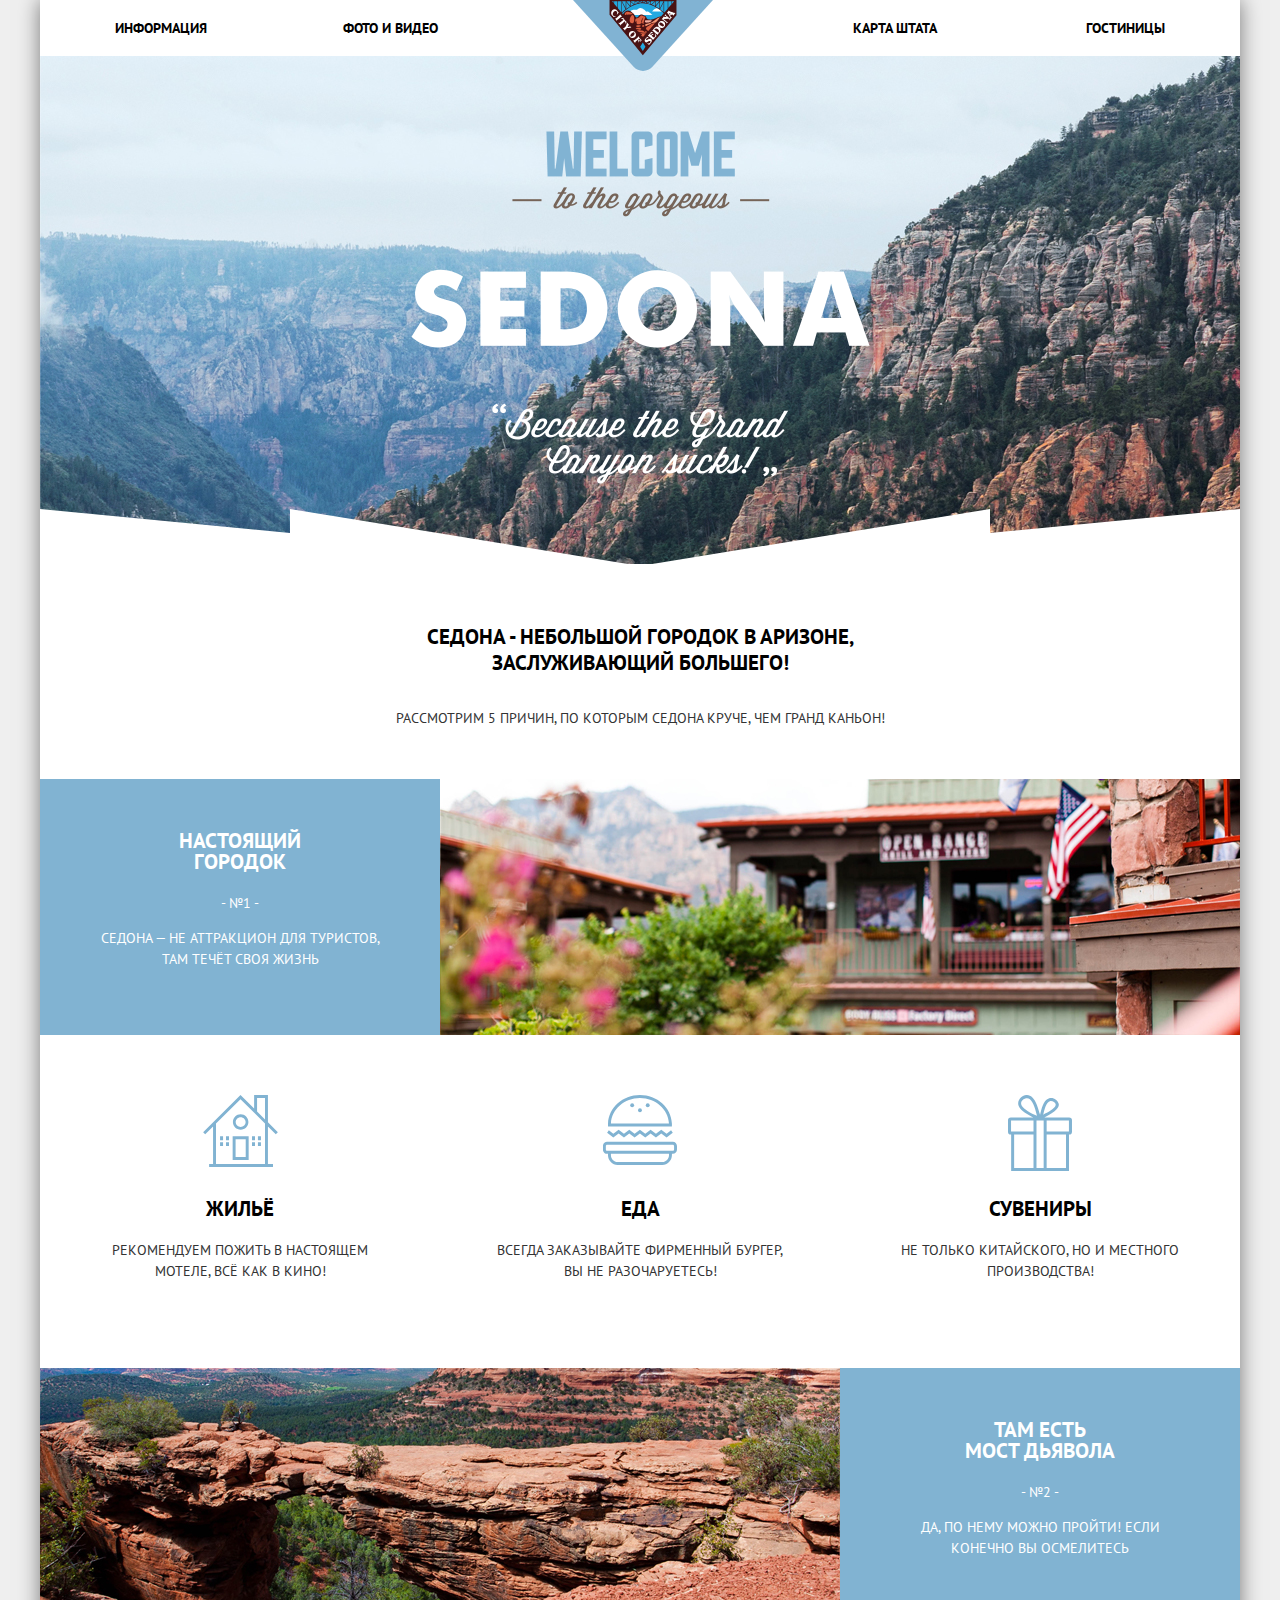
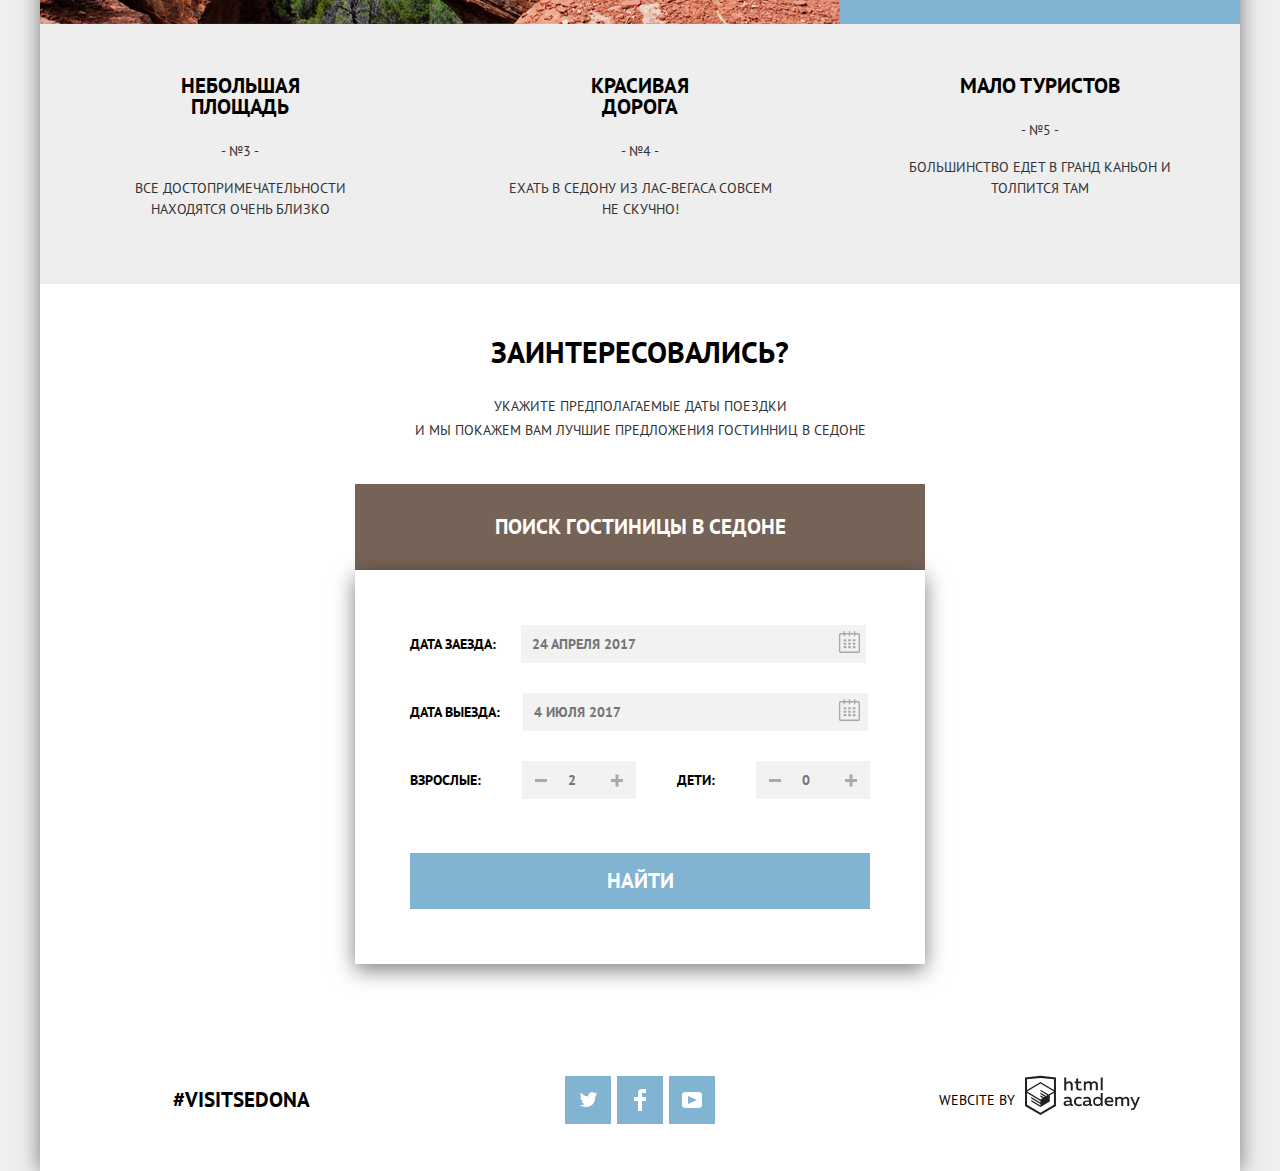
==== commit 7397e955: "предзащита, попытка №2" ====
--- a/index.html
+++ b/index.html
@@ -6,7 +6,7 @@
     <title>HTML Academy: Седона</title>
     <link href="https://fonts.googleapis.com/css?family=PT+Sans:400,700&amp;subset=cyrillic" rel="stylesheet">
     <link href="css/normalize.css" rel="stylesheet">
-    <link href="css/style.css" rel="stylesheet">
+    <link href="css/style.min.css" rel="stylesheet">
 </head>
 
 <body>
@@ -34,14 +34,16 @@
             </section>
 
             <section class="headline">
-                <h2 class="visually-hidden">Введение</h2>
-                <p class="deserve">Седона - небольшой городок в Аризоне, заслуживающий большего!</p>
-                <p>Рассмотрим 5 причин, по которым Седона круче, чем Гранд Каньон!</p>
+				<div class=".wrapper-inner">
+					<h2 class="visually-hidden">Введение</h2>
+					<p class="deserve">Седона - небольшой городок в Аризоне, заслуживающий большего!</p>
+					<p>Рассмотрим 5 причин, по которым Седона круче, чем Гранд Каньон!</p>
+				</div>
             </section>
 
             <section class="real-town">
                 <div class="real-town-info">
-                    <h3>Настоящий <br> городок</h3>
+                    <h3>Настоящий городок</h3>
                     <span>- №1 -</span>
                     <p>Седона — не аттракцион для туристов, там течёт своя жизнь</p>
                 </div>
@@ -137,7 +139,7 @@
                                 <label for="appointment-adults">Взрослые:</label>
                                 <span>
                                     <button><span class="button-minus" aria-label="Увеличить количество взрослых"></span></button>
-                                    <input id="appointment-adults" type="number" name="adults" value="" placeholder="2">
+                                    <input id="appointment-adults" type="number" name="adults" value="" placeholder="2" min="0" max="7">
                                     <button><span class="button-plus" aria-label="Уменьшить количество взрослых"></span></button>
                                 </span>
 
@@ -145,7 +147,7 @@
                                 <label for="appointment-childrens">Дети:</label>
                                 <span>
                                     <button><span class="button-minus" aria-label="Увеличить количество детей"></span></button>
-                                    <input id="appointment-childrens" type="number" name="childrens" value="" placeholder="0">
+                                    <input id="appointment-childrens" type="number" name="childrens" value="" placeholder="0" min="0" max="7">
                                     <button><span class="button-plus" aria-label="Уменьшить количество детей"></span></button>
                                 </span>
 
@@ -155,7 +157,7 @@
                     </div>
                 </div>
 
-                <iframe src="https://www.google.com/maps/embed?pb=!1m18!1m12!1m3!1d17734.267795746346!2d-111.81427633441157!3d34.86116044246057!2m3!1f0!2f0!3f0!3m2!1i1024!2i768!4f13.1!3m3!1m2!1s0x872da132f942b00d%3A0x5548c523fa6c8efd!2z0KHQtdC00L7QvdCwLCDQkNGA0LjQt9C-0L3QsCA4NjMzNiwg0KHQqNCQ!5e0!3m2!1sru!2sru!4v1544901774834" width="1200" height="593" frameborder="0" style="border:0" allowfullscreen></iframe>
+                <iframe src="https://www.google.com/maps/embed?pb=!1m18!1m12!1m3!1d17734.267795746346!2d-111.81427633441157!3d34.86116044246057!2m3!1f0!2f0!3f0!3m2!1i1024!2i768!4f13.1!3m3!1m2!1s0x872da132f942b00d%3A0x5548c523fa6c8efd!2z0KHQtdC00L7QvdCwLCDQkNGA0LjQt9C-0L3QsCA4NjMzNiwg0KHQqNCQ!5e0!3m2!1sru!2sru!4v1544901774834" width="1200" height="593" style="border:0" allowfullscreen></iframe>
             </section>
         </main>
 
--- a/css/style.min.css
+++ b/css/style.min.css
@@ -0,0 +1 @@
+.main-navigation,body{line-height:26px;font-size:14px}.welcome,.welcome:after{background-repeat:no-repeat}.headline,body{font-size:14px}.price-controls::after,.welcome:after{content:''}.appointment-form input,.btn-transparent,.button,.filter-range,body{text-transform:uppercase}.classify-item,a{text-decoration:none}.benefits-list,.classify,.features-list,.filter ul,.hotels-list>ul,.site-navigation,fieldset ul{list-style:none}a{-webkit-box-sizing:border-box;box-sizing:border-box}img{max-width:100%;height:auto}body{font-family:'PT Sans',Arial,sans-serif;font-weight:400;color:#333;background-color:#efefef}.wrapper{position:relative;width:1200px;margin:0 auto;-webkit-box-shadow:0 0 20px rgba(0,0,0,.5);box-shadow:0 0 20px rgba(0,0,0,.5);background-color:#fff}.wrapper-inner{margin:0 auto;padding:0 30px;-webkit-box-sizing:border-box;box-sizing:border-box}.main-navigation{color:#000;font-weight:700;background-color:#fff;margin:0}.main-header-logo{position:absolute;top:0;left:50%;margin-left:-67px;-webkit-box-sizing:border-box;box-sizing:border-box;z-index:2}.site-navigation{display:-webkit-box;display:-ms-flexbox;display:flex;-webkit-box-pack:justify;-ms-flex-pack:justify;justify-content:space-between;margin:0 auto;padding:0;-webkit-box-sizing:border-box;box-sizing:border-box}.active-a-menu,.site-navigation a{display:block;padding:15px 45px;vertical-align:middle}.site-navigation a{color:#000;-webkit-box-sizing:border-box;box-sizing:border-box}.site-navigation>li{width:20%}.site-navigation li:nth-child(3){text-align:right;margin-left:20%;-webkit-box-sizing:border-box;box-sizing:border-box}.site-navigation li:nth-child(4){text-align:right}.site-navigation a:focus,.site-navigation a:hover{color:#81b3d2}.site-navigation a:active{color:rgba(0,0,0,.3)}.active-a-menu{-webkit-box-sizing:border-box;box-sizing:border-box;color:#766357}.headline,.welcome img{-webkit-box-sizing:border-box}.welcome{position:relative;display:-webkit-box;display:-ms-flexbox;display:flex;-webkit-box-orient:vertical;-webkit-box-direction:normal;-ms-flex-direction:column;flex-direction:column;-webkit-box-align:center;-ms-flex-align:center;align-items:center;background-image:url(../img/bg-image.jpg);background-color:#7899bc;background-position:top;background-size:cover}.welcome:after{position:absolute;left:0;bottom:0;display:block;width:100%;height:55px;background-image:url(../img/intro-mask.svg)}.welcome img{padding-top:75px;padding-bottom:80px;box-sizing:border-box}.headline{text-align:center;line-height:24px;color:#333;background-color:#fff;display:block;padding-bottom:35px;box-sizing:border-box}.features-list,.real-town{display:-webkit-box;display:-ms-flexbox}.headline .deserve{font-size:21px;line-height:26px;font-weight:700;color:#000;-webkit-box-sizing:border-box;box-sizing:border-box;width:500px;margin:60px auto 30px}.visually-hidden:not(:focus):not(:active),input[type=checkbox].visually-hidden{-webkit-box-sizing:border-box;box-sizing:border-box}.feature-item,.real-town-info{-webkit-box-sizing:border-box}.real-town{text-align:center;margin-bottom:60px;font-size:14px;line-height:21px;color:#fff;display:flex;width:1200px}.feature-item h3,.real-town-info h3{font-size:21px;line-height:21px;font-weight:700}.real-town-info{box-sizing:border-box;background-color:#81b3d2;width:400px;padding:30px 60px 50px}.feature-item:nth-child(1),.feature-item:nth-child(2),.feature-item:nth-child(3){background-color:#fff;background-position:top center;background-repeat:no-repeat}.real-town-info h3{padding-right:50px;padding-left:50px}.real-town-img>img{display:block;width:800px}.features{margin-bottom:72px}.features-list{display:flex;margin:0;padding:0}.feature-item{width:400px;text-align:center;padding:60px 50px 0;box-sizing:border-box;background-position:top center;background-repeat:no-repeat}.feature-item h3{color:#000;padding-top:22px}.feature-item p{font-size:14px;line-height:21px}.feature-item:nth-child(1){background-image:url(../img/icon-1.svg)}.feature-item:nth-child(2){background-image:url(../img/icon-3.svg)}.feature-item:nth-child(3){background-image:url(../img/icon-2.svg)}.devils-bridge{text-align:center;font-size:14px;line-height:21px;color:#fff;display:-webkit-box;display:-ms-flexbox;display:flex;width:1200px}.benefits-item h3,.devils-bridge-info h3{font-size:21px;line-height:21px}.devils-bridge-info{-webkit-box-sizing:border-box;box-sizing:border-box;background-color:#81b3d2;width:400px;padding:30px 60px 50px}.devils-bridge-img>img{display:block;width:800px}.benefits-list{display:-webkit-box;display:-ms-flexbox;display:flex;margin:0;background-color:#eee;padding:30px 0 50px}.search,.selection{left:50%;margin-left:-285px}.benefits-item,.benefits-item h3{padding-right:60px;padding-left:60px}.benefits-item{width:400px;text-align:center;-webkit-box-sizing:border-box;box-sizing:border-box}.benefits-item h3{font-weight:700;color:#000}.benefits-item p{font-size:14px;line-height:21px}.selection{display:block;padding-top:55px;-webkit-box-sizing:border-box;box-sizing:border-box}.search,.selections .wrapper-inner{display:-webkit-box;display:-ms-flexbox;-ms-flex-direction:column;-webkit-box-orient:vertical;-webkit-box-direction:normal}.selections{position:relative}.selections .wrapper-inner{display:flex;flex-direction:column;-webkit-box-align:center;-ms-flex-align:center;align-items:center}.selections iframe{margin-top:128px;width:100%;position:relative}.selections .wrapper-inner>h2{text-align:center;font-size:30px;line-height:36px;font-weight:700;color:#000;margin-top:50px;margin-bottom:10px}.selections .wrapper-inner>p{text-align:center;font-size:14px;line-height:24px;font-weight:100;color:#333;margin-bottom:0}.appointment-form input,.search{line-height:26px;font-weight:700}.search,.search-hotels{color:#fff;-webkit-box-sizing:border-box}.search{position:absolute;font-size:21px;width:570px;display:flex;flex-direction:column;-webkit-box-align:center;-ms-flex-align:center;align-items:center;box-sizing:border-box;top:200px;z-index:100000}.appointment-form,.appointment-form p{width:100%;display:-webkit-box;display:-ms-flexbox}.search iframe{position:relative}.search-hotels{background-color:#766357;width:100%;text-align:center;padding-top:30px;padding-bottom:30px;box-sizing:border-box}.search-hotels:focus,.search-hotels:hover{background-color:#604e43}.search-hotels:active{color:rgba(0,0,0,.3);background-color:#503e33}.appointment-form{font-size:14px;line-height:26px;color:#333;display:flex;-webkit-box-orient:vertical;-webkit-box-direction:normal;-ms-flex-direction:column;flex-direction:column;-webkit-box-shadow:0 6px 20px rgba(0,0,0,.5);box-shadow:0 6px 20px rgba(0,0,0,.5);-webkit-box-sizing:border-box;box-sizing:border-box;background-color:#fff;padding:55px}.appointment-form p{position:relative;display:flex;-webkit-box-pack:justify;-ms-flex-pack:justify;justify-content:space-between;-webkit-box-align:center;-ms-flex-align:center;align-items:center}.appointment-clients>span,.filter-form{display:-webkit-box;display:-ms-flexbox}.appointment-date-in,.appointment-date-out{margin:0 0 30px}.appointment-form label{-webkit-box-sizing:border-box;box-sizing:border-box;color:#000}.appointment-form input{font-size:14px;color:rgba(0,0,0,.3);background-color:#f2f2f2}.appointment-date-in input,.appointment-date-out input{width:345px;margin-left:20px;-webkit-box-sizing:border-box;box-sizing:border-box;border:1px solid transparent;padding:5px 15px 5px 10px}.appointment-form input:focus,.appointment-form input:hover{background-color:#ebebeb}.appointment-form input:active{background-color:#fff;border-color:#e5e5e5}.appointment-date-in b>svg,.appointment-date-out b>svg{position:absolute;right:10px;top:6px;z-index:1;opacity:.3}.appointment-clients svg:last-child:focus,.appointment-clients svg:last-child:hover,.appointment-clients svg:nth-child(2):focus,.appointment-clients svg:nth-child(2):hover,.appointment-date-in b:focus>svg,.appointment-date-in b:hover>svg,.appointment-date-out b:focus>svg,.appointment-date-out b:hover>svg{opacity:1}.appointment-date-in b:active>svg,.appointment-date-out b:active>svg{fill:#81b3d2}.appointment-clients{margin-top:0;-webkit-box-sizing:border-box;box-sizing:border-box}.appointment-clients input,.button-minus,.button-plus{-webkit-box-sizing:border-box;width:38px;height:38px;text-align:center}.appointment-clients>span{display:flex}.appointment-clients input{padding:5px;border:none;box-sizing:border-box}.appointment-clients button{width:38px;height:38px;padding:0;border:0}.appointment-clients svg:last-child :active,.appointment-clients svg:nth-child(2):active{color:#81b3d2}.button-minus,.button-plus{position:relative;background-color:#f2f2f2;padding:5px;display:block;box-sizing:border-box}.button,.button-search{-webkit-box-sizing:border-box}.button-minus::before,.button-plus::after,.button-plus::before{content:'';position:absolute;width:12px;height:3px;background-color:#a9a9a9}.button-minus::before,.button-plus::before{left:13px;top:18px}.button-plus::after{left:13px;top:18px;-webkit-transform:rotate(90deg);-ms-transform:rotate(90deg);transform:rotate(90deg)}.button-minus:hover::before,.button-plus:hover::after,.button-plus:hover::before{background-color:#000}.button-minus:active::before,.button-plus:active::after,.button-plus:active::before,.button-search{background-color:#81b3d2}.button{box-sizing:border-box;display:inline-block;padding:10px 30px;font:inherit;font-weight:700;text-align:center;color:#fff;vertical-align:middle;border:none}.button-search{box-sizing:border-box;font-size:21px;line-height:26px;width:100%;padding:15px;margin-top:40px}.button-read-more,.button-reserved{-webkit-box-sizing:border-box;box-sizing:border-box;background-color:#81b3d2;padding:1px 17px;margin-top:7px}.button:focus,.button:hover{background-color:#669ec0}.button:active{color:rgba(0,0,0,.3);background-color:#5496bd}.button-reserved{background-color:#766357}.button-reserved:focus,.button-reserved:hover{background-color:#604e43}.button-reserved:active{color:rgba(0,0,0,.3);background-color:#503e33}.filter-range{width:320px;color:#fff;padding-right:40px}.filter-range-title{margin-bottom:12px;font-weight:600;font-size:16px;line-height:21px;padding-top:25px}.price-controls{position:relative;height:33px;margin-bottom:20px;font-size:0;border:2px solid #fff;border-radius:2px}.price-controls::after{position:absolute;top:50%;left:50%;width:2px;height:22px;background:#fff;-webkit-transform:translate(-50%,-50%);-ms-transform:translate(-50%,-50%);transform:translate(-50%,-50%)}.price-controls label{display:inline-block;font-size:14px;line-height:38px;vertical-align:top;cursor:pointer}.price-controls .max-price,.price-controls .min-price{width:90px;padding-left:65px}.price-controls input{width:50px;margin:0;color:inherit;font:inherit;background:0 0;border:none}.range-controls{position:relative;margin-bottom:32px}.range-controls .scale{height:2px;background:rgba(255,255,255,.3)}.range-controls .bar{width:80%;height:2px;background:#fff}.range-toggle{position:absolute;top:-9px;width:4px;height:4px;background:#ababab;border:8px solid #fff;border-radius:50%;-webkit-box-shadow:0 2px 1px 0 rgba(0,1,1,.2);box-shadow:0 2px 1px 0 rgba(0,1,1,.2);cursor:pointer}.range-toggle:hover{background:#1c4f80}.range-toggle-min{left:0}.range-toggle-max{left:80%}.btn-transparent{display:block;margin:0 auto;padding:6px 35px;font-size:14px;line-height:20px;color:#fff;background:0 0;border:2px solid #fff;border-radius:2px;cursor:pointer}.btn-transparent:hover{color:#000;background:#fff}.filter{background-image:url(../img/bg-image-diffuse.jpg);background-color:#7899bc;background-position:top;background-repeat:no-repeat;background-size:cover}.filter-form{display:flex;-webkit-box-pack:justify;-ms-flex-pack:justify;justify-content:space-between}.filter-options,.found{display:-webkit-box;display:-ms-flexbox}.filter-options{display:flex}fieldset ul{padding-left:0}.visually-hidden:not(:focus):not(:active),input[type=checkbox].visually-hidden,input[type=radio].visually-hidden{position:absolute;width:1px;height:1px;margin:-1px;border:0;padding:0;white-space:nowrap;-webkit-clip-path:inset(100%);clip-path:inset(100%);clip:rect(0 0 0 0);overflow:hidden}.filter fieldset{margin:0;border:none;padding:0 75px 4px 43px}.filter legend{font-size:16px;line-height:21px;color:#fff;margin-bottom:25px;padding-top:30px;font-weight:700}.filter ul{padding:0;margin:0;line-height:18px}.filter-option,.type-of-housing-option{font-size:14px;line-height:21px;color:#fff;padding-left:40px;margin-bottom:25px}.filter-option label,.type-of-housing-option label{position:relative;display:block;cursor:pointer;-webkit-user-select:none;-moz-user-select:none;-ms-user-select:none;user-select:none}.filter-input-checkbox+label::before,.filter-input-checkbox:disabled+label::before{content:'';position:absolute;left:-40px;top:0;width:26px;height:23px;background-image:url(../img/checkbox-off.svg)}.filter-input-checkbox+label::before{background-repeat:no-repeat;background-position:0 0}.filter-input-checkbox:disabled+label::before{background-repeat:no-repeat;background-position:0 0;fill:#6a6a6a}.filter-input-checkbox:checked+label::before,.filter-input-checkbox:checked:disabled+label::before{content:'';left:-40px;top:0;width:26px;height:23px;background-image:url(../img/checkbox-on.svg);background-repeat:no-repeat;background-position:0 0;position:absolute}.filter-input-checkbox:checked:disabled+label::before{fill:#6a6a6a}.found{display:flex;justify-content:space-between;border-bottom:solid 1px;border-color:rgba(0,0,0,.3)}.breadcrumbs,.classify{display:-webkit-box;display:-ms-flexbox}.breadcrumbs{display:flex;padding-top:11px;padding-bottom:15px}.breadcrumbs h2{padding-left:45px;padding-right:50px;color:#000;font-size:21px;line-height:26px}.classify{display:flex;padding-top:25px;padding-left:0;margin:0}.ap-and-down,.hotels-list>ul{display:-webkit-box;display:-ms-flexbox}.classify li{font-size:12px;line-height:18px;margin-right:30px}.classify li:first-child{color:#000}.classify-item-1{color:#81b3d2}.classify-item{color:rgba(0,0,0,.3);border-bottom:1px dotted #81b3d2}.classify-item :focus,.classify-item:hover{color:#81b3d2}.classify-item:active{color:#000}.ap-and-down{display:flex;-webkit-box-align:center;-ms-flex-align:center;align-items:center;padding-right:40px}.button-down svg>path,.button-up svg>path{fill:#cacaca;padding-right:50px}.button-down svg:focus>path,.button-down svg:hover>path,.button-up svg:focus>path,.button-up svg:hover>path{fill:#000}.button-down svg:active>path,.button-up svg:active>path{fill:#81b3d2}.hotels-list-box>ul{-webkit-box-sizing:border-box;box-sizing:border-box;margin:0;padding:0}.hotels-list>ul{display:flex;-webkit-box-orient:vertical;-webkit-box-direction:normal;-ms-flex-direction:column;flex-direction:column;-webkit-box-pack:justify;-ms-flex-pack:justify;justify-content:space-between}.hotels-list-inner,.hotels-list-item{display:-webkit-box;display:-ms-flexbox}.hotels-list-inner{-webkit-box-sizing:border-box;box-sizing:border-box;display:flex;-webkit-box-pack:justify;-ms-flex-pack:justify;justify-content:space-between;border-bottom:solid 1px;border-color:rgba(0,0,0,.3);padding:30px 70px}.hotels-list-item{display:flex}.hotels-list{display:-webkit-box;display:-ms-flexbox;display:flex;-ms-flex-wrap:wrap;flex-wrap:wrap}.hotels-list-img{-webkit-box-sizing:border-box;box-sizing:border-box;margin-right:29px;padding-top:0}.hashtag,.rating{-webkit-box-sizing:border-box}.hotels-list-img>img{min-height:100%;display:block}.hotels-list-details,.hotels-list-price,.hotels-list-rating{display:-webkit-box;display:-ms-flexbox;-webkit-box-orient:vertical;-webkit-box-direction:normal}.hotels-title{width:100%;margin:0;font-size:21px;line-height:22px;font-weight:700;color:#000}.hotels-list span,.rating{font-size:14px;line-height:21px;font-weight:100}.hotels-title:focus,.hotels-title:hover{color:#81b3d2}.hotels-title:active{color:rgba(0,0,0,.3)}.hotels-list-details,.hotels-list-price{display:flex;-ms-flex-direction:column;flex-direction:column;margin:0 6px 0 0}.hotels-list span{margin-bottom:10px;color:#333}.hotels-list-rating{display:flex;-ms-flex-direction:column;flex-direction:column;-webkit-box-pack:justify;-ms-flex-pack:justify;justify-content:space-between;-webkit-box-align:end;-ms-flex-align:end;align-items:flex-end}.stars-rating{margin-bottom:20px}.rating{box-sizing:border-box;text-align:right;color:#666;background-color:#f2f2f2;padding:3px 15px}.index-footer,.main-footer{padding-top:35px;padding-bottom:50px;background-color:rgba(255,255,255,.9)}.index-footer{position:absolute;top:2640px;bottom:0;width:100%}.footer-container{display:-webkit-box;display:-ms-flexbox;display:flex;-webkit-box-pack:justify;-ms-flex-pack:justify;justify-content:space-between;-webkit-box-align:center;-ms-flex-align:center;align-items:center}.hashtag{box-sizing:border-box;color:#000;font-size:21px;font-weight:700;padding:0 70px;width:30%;text-align:center}.footer-social>ul,.social-botton{-webkit-box-sizing:border-box;display:-webkit-box;display:-ms-flexbox}.footer-social>ul{box-sizing:border-box;display:flex;-ms-flex-wrap:wrap;flex-wrap:wrap;-webkit-box-pack:justify;-ms-flex-pack:justify;justify-content:space-between;list-style:none;margin:0;padding:0}.footer-social ul li{margin:0 3px}.social-botton{box-sizing:border-box;background-color:#81b3d2;padding:15px 10px;display:flex;-webkit-box-align:center;-ms-flex-align:center;align-items:center;-webkit-box-pack:center;-ms-flex-pack:center;justify-content:center;width:46px;height:48px}.social-botton:focus,.social-botton:hover{background-color:#669ec0}.social-botton:active svg path{background-color:#5496bd;fill:#88b6d1}.webcite-by{font-size:14px;line-height:26px;color:#000;display:-webkit-box;display:-ms-flexbox;display:flex;-webkit-box-align:center;-ms-flex-align:center;align-items:center;width:30%;-webkit-box-pack:center;-ms-flex-pack:center;justify-content:center}.webcite-by>span{-webkit-box-sizing:border-box;box-sizing:border-box;font-size:14px;padding-right:10px}.footer-logo:focus svg path,.footer-logo:hover svg path{fill:#81b3d2}.footer-logo:active svg{fill:#000;opacity:.3}
